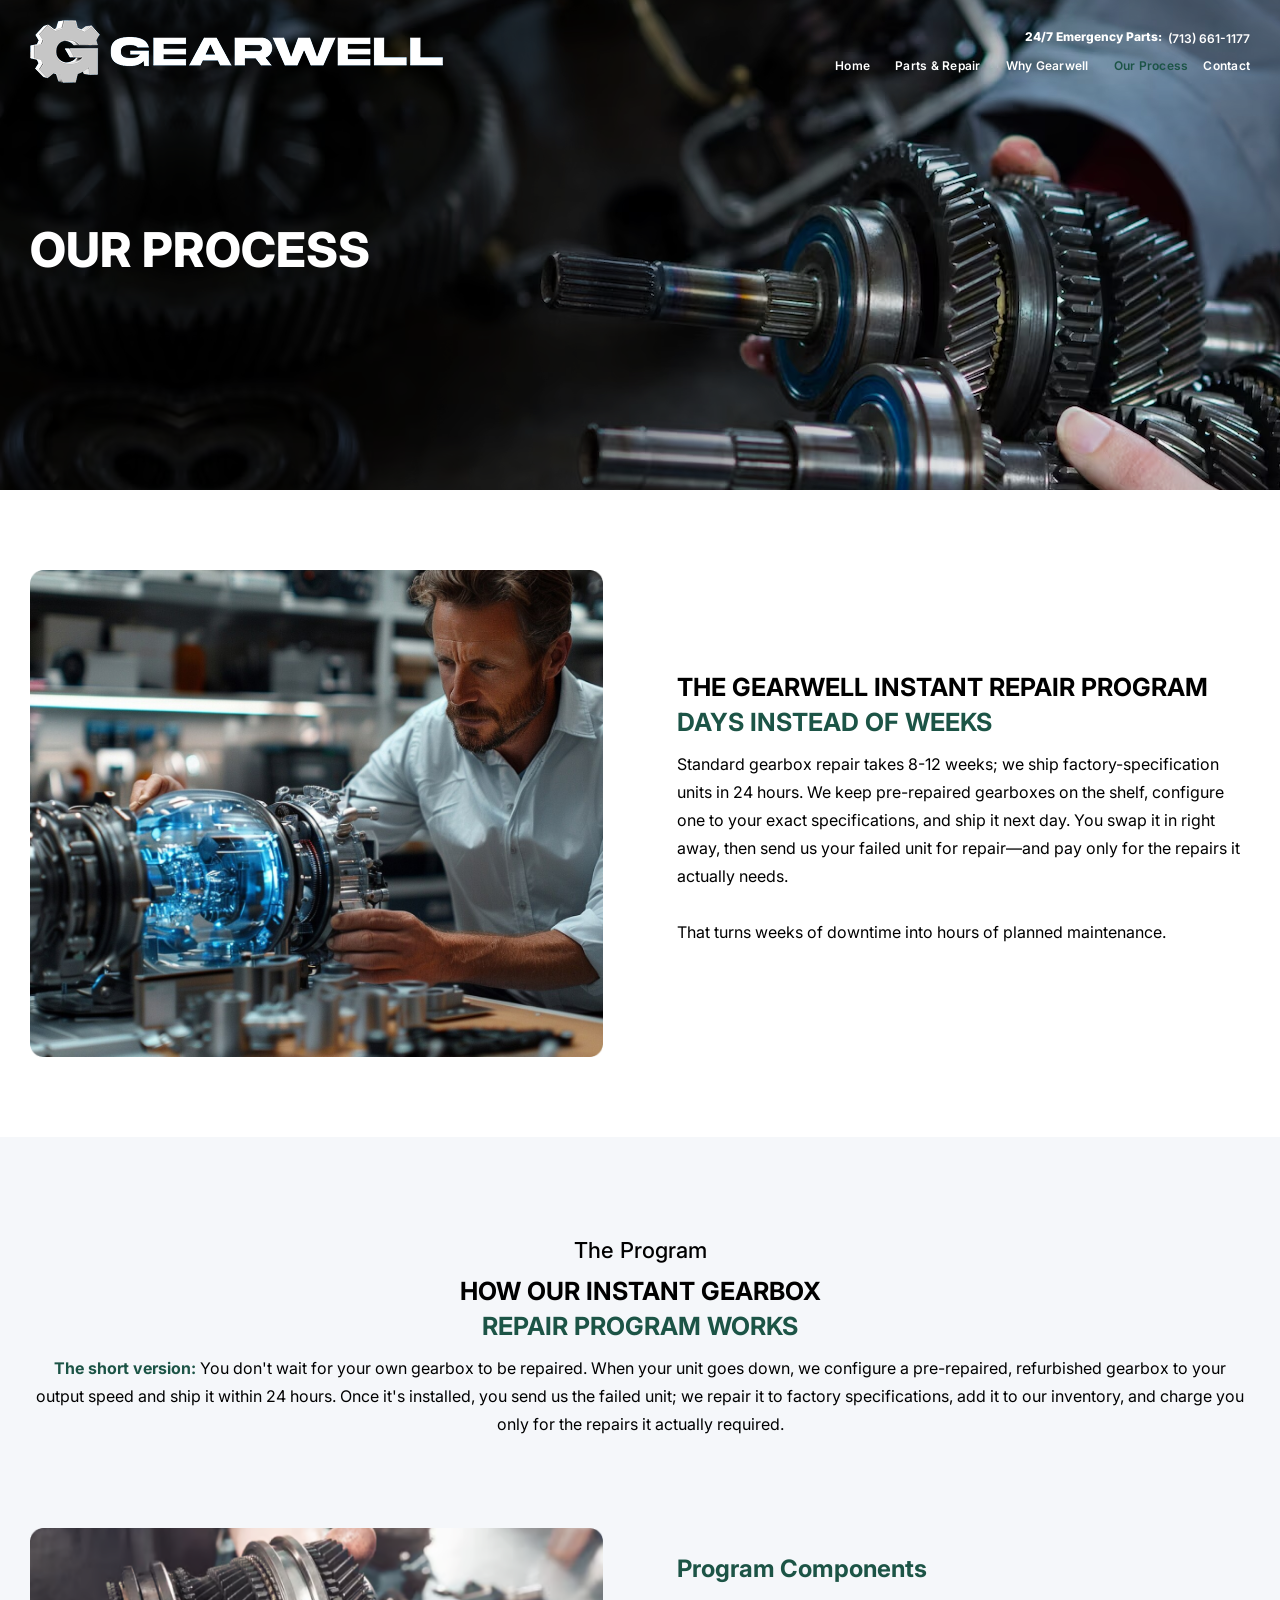
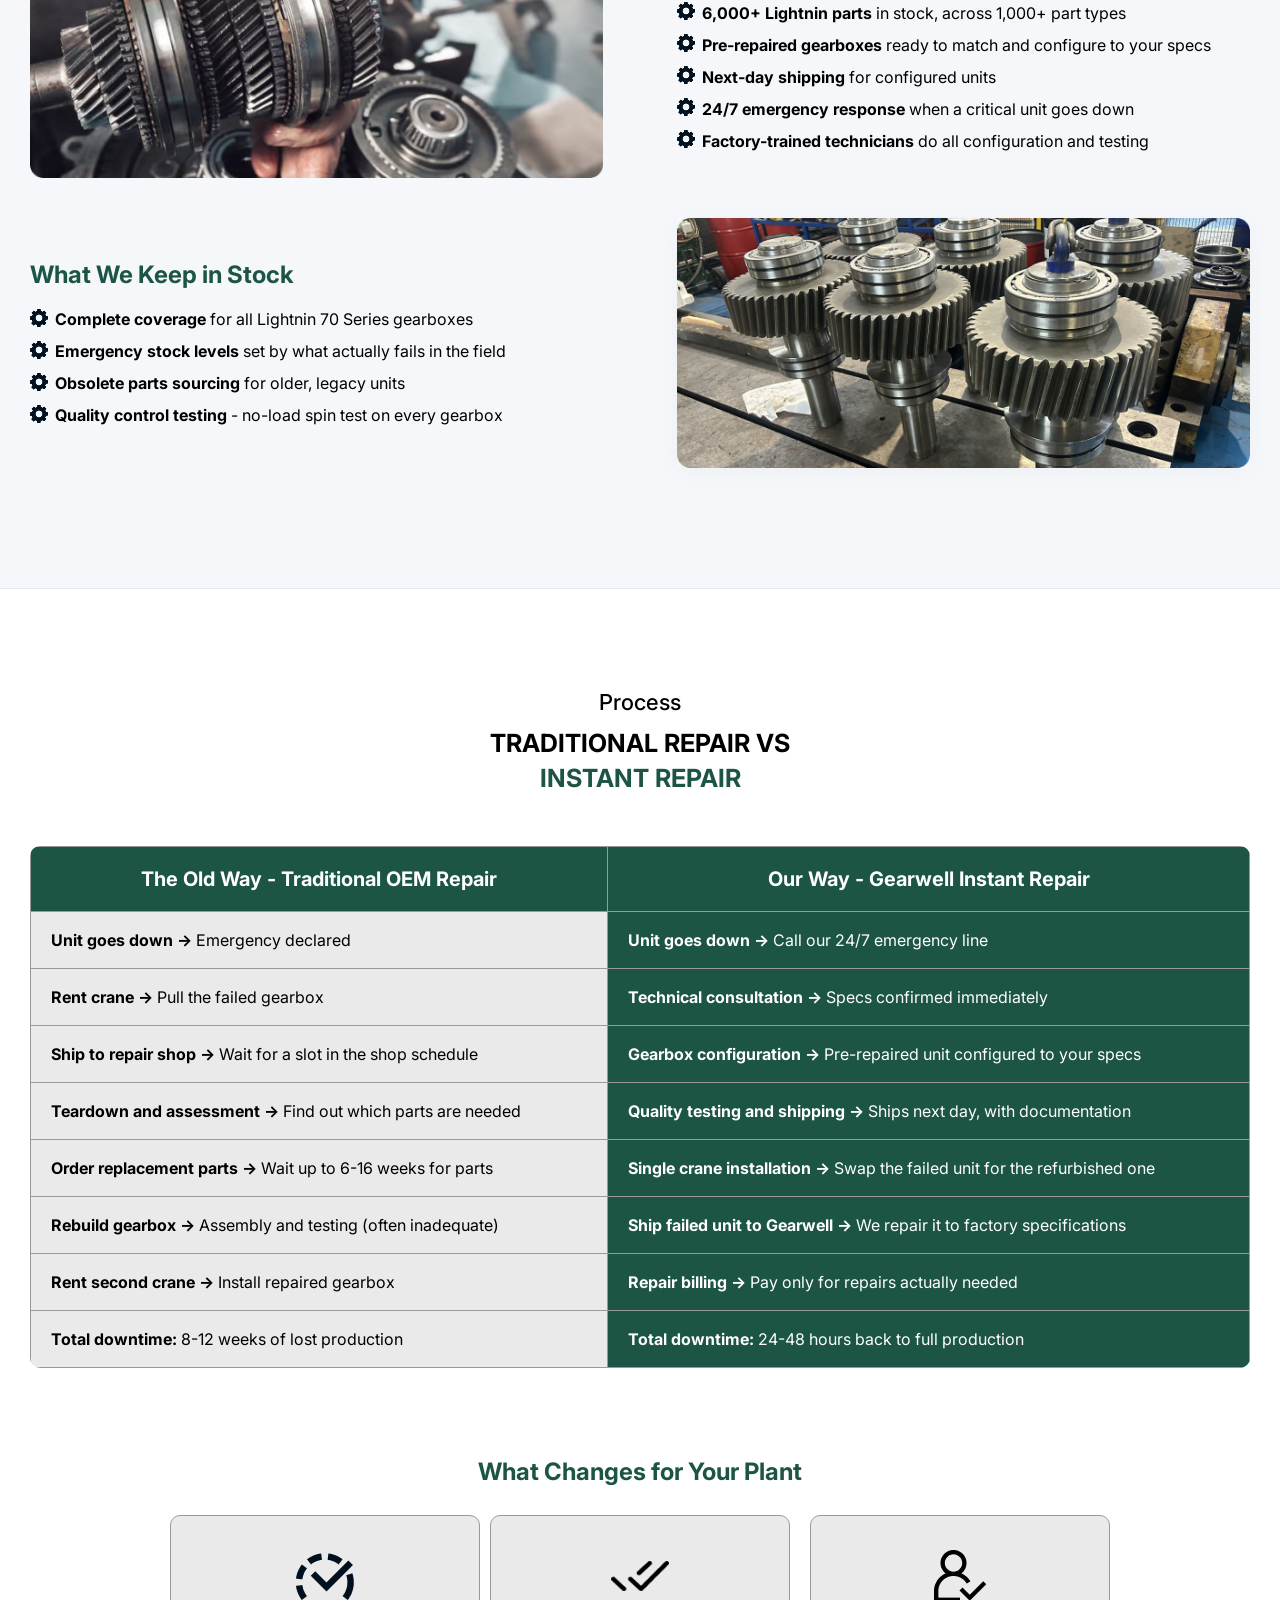
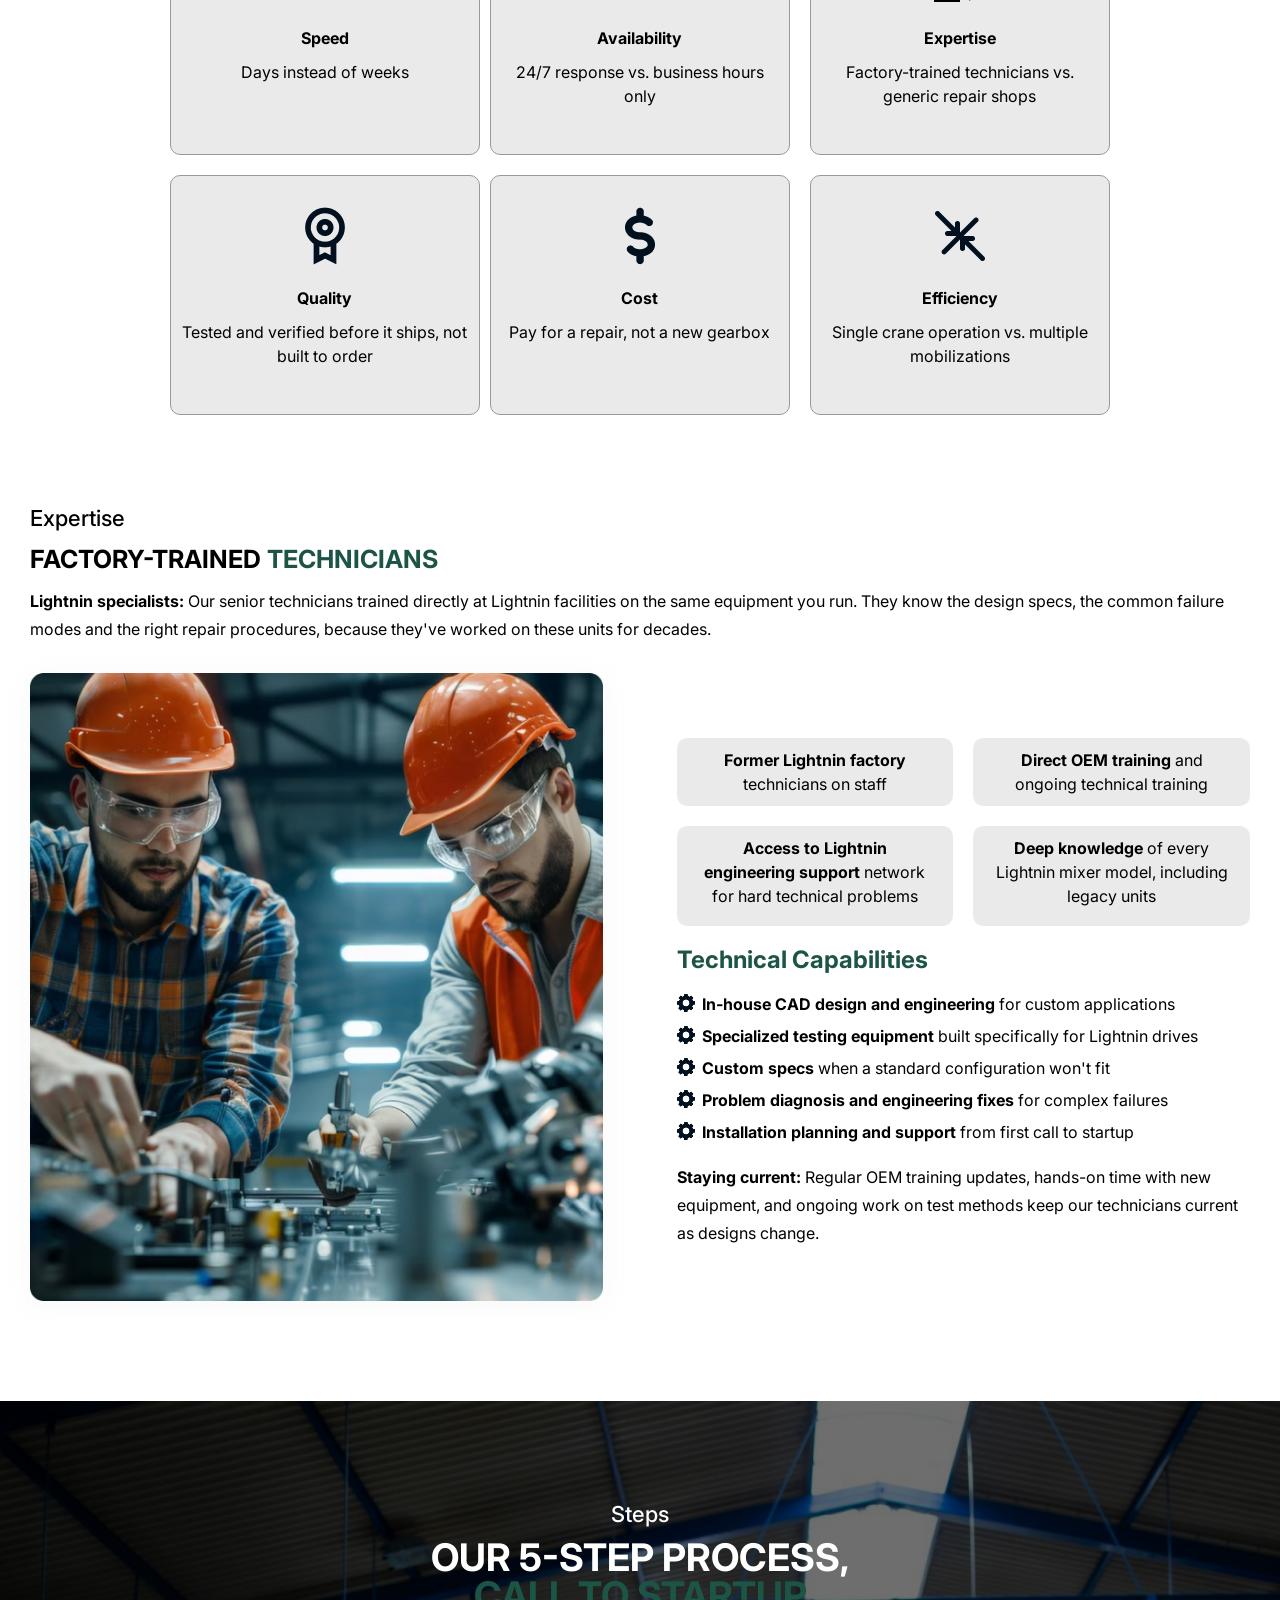
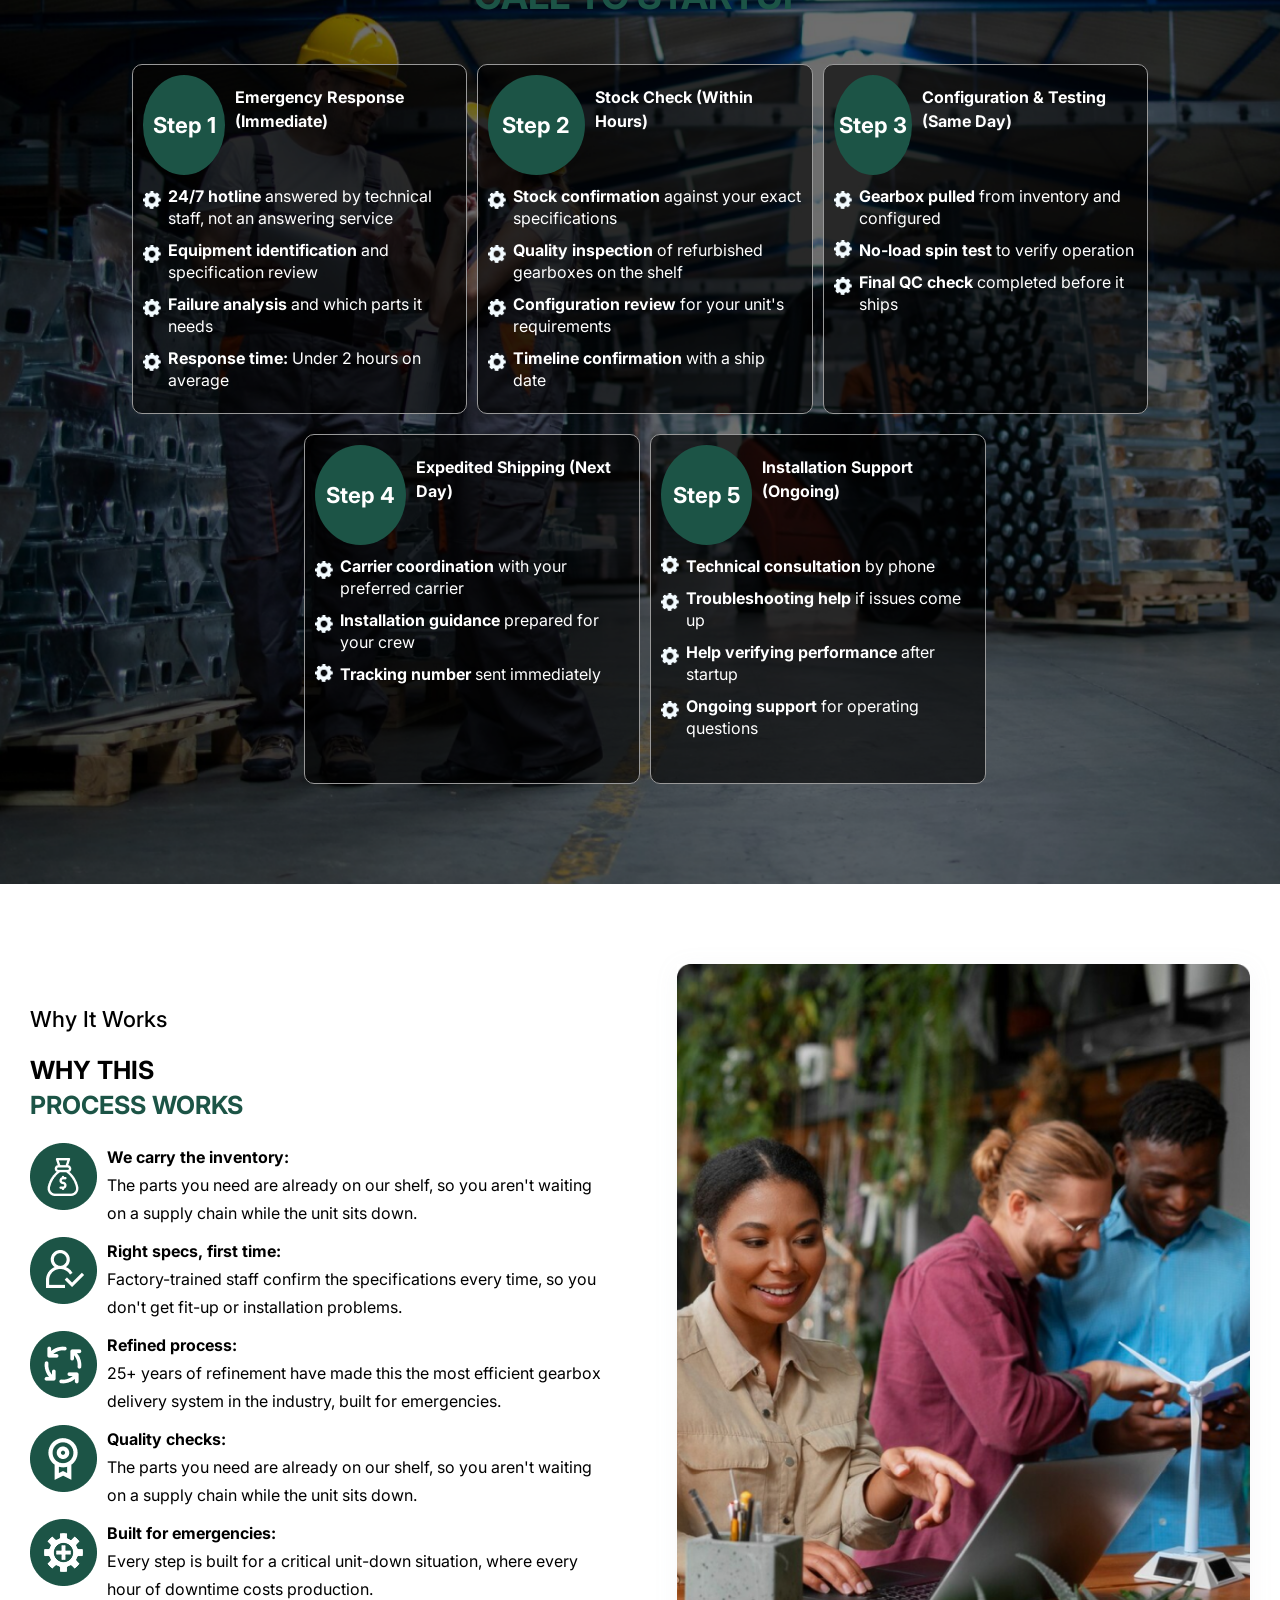
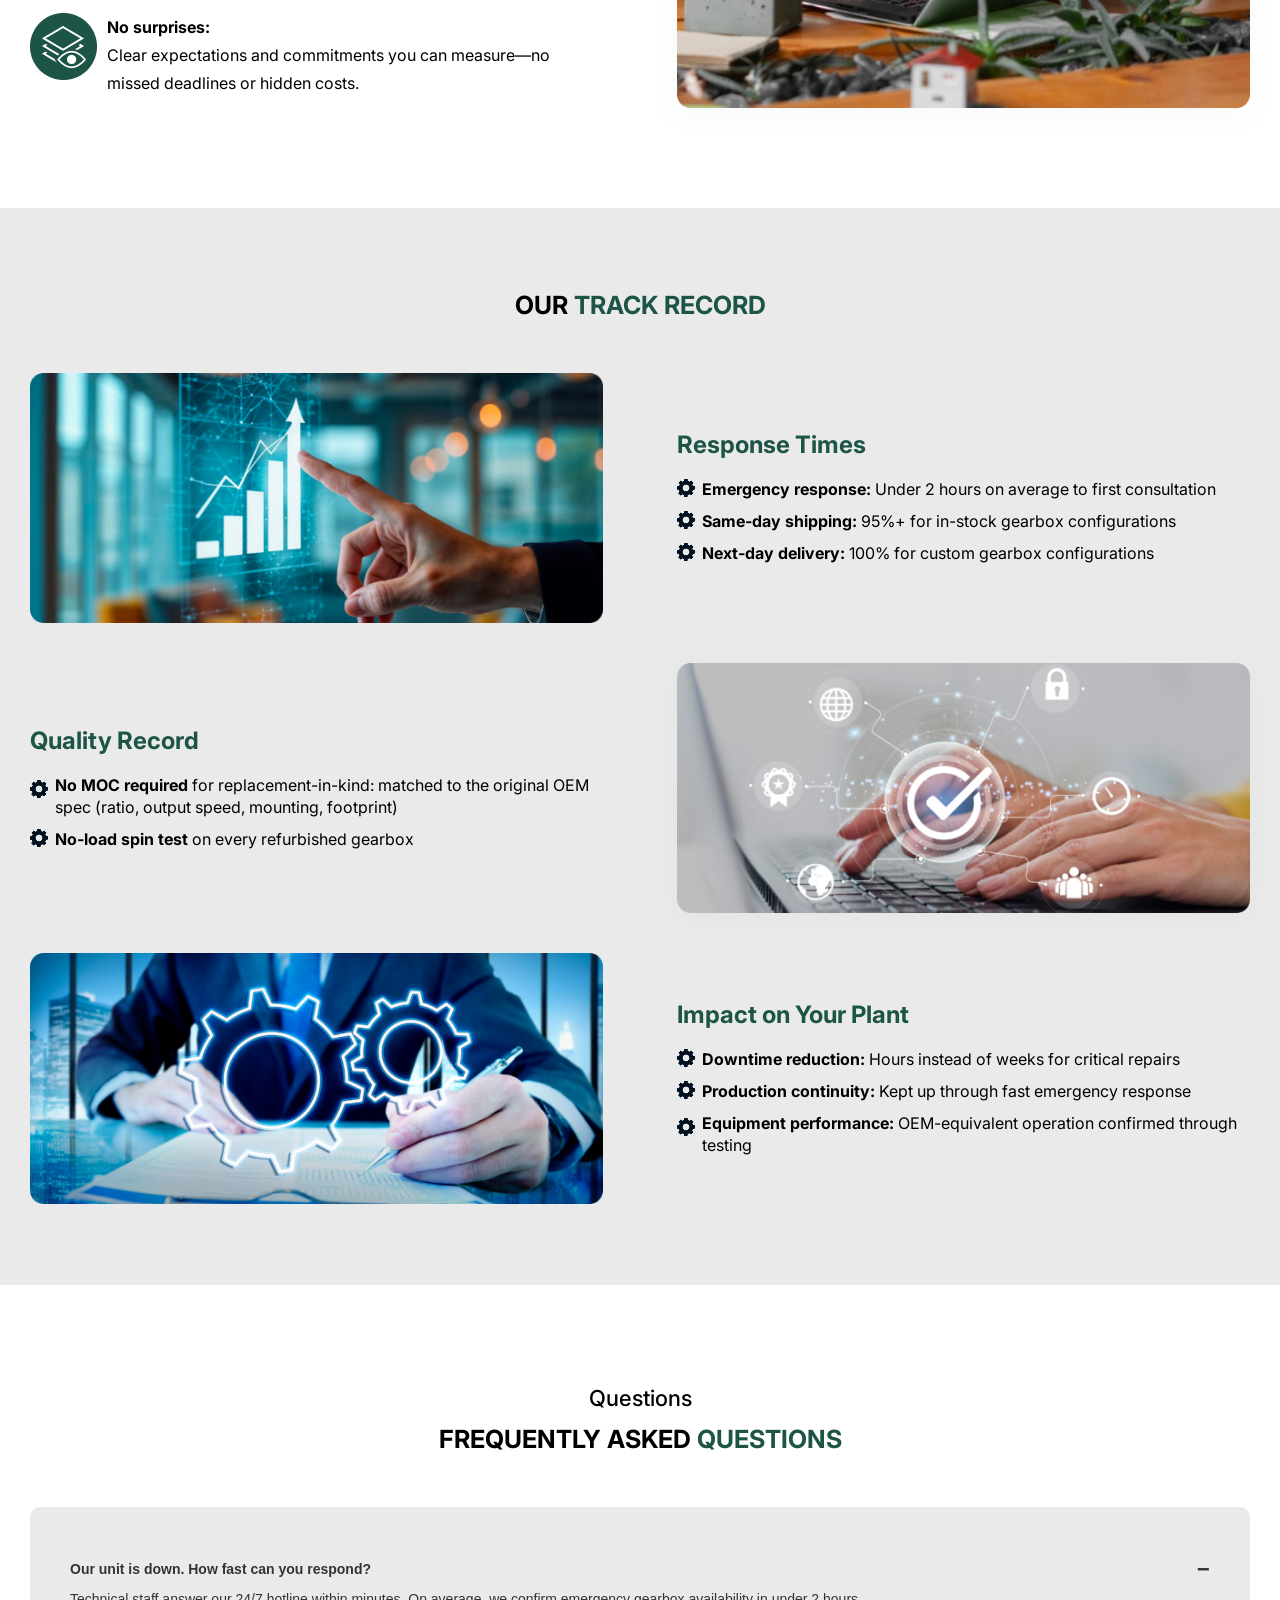
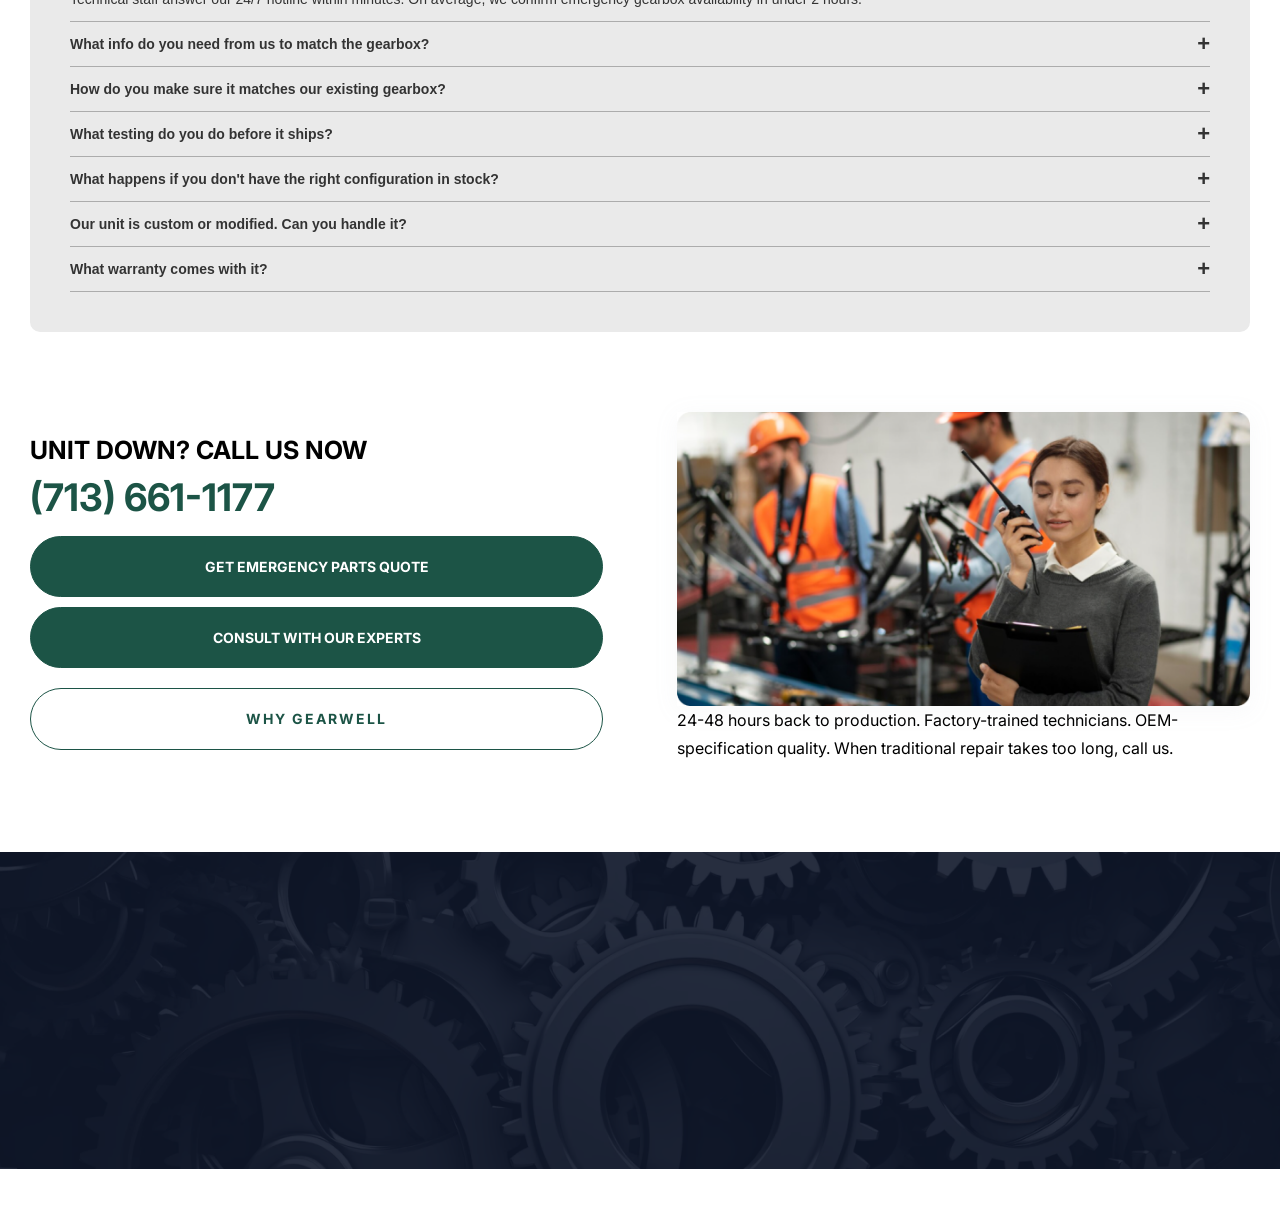
==== our-process/index.html @ dac8d780 "Static rebuild of the Gearwell site off Webflow Standalone HTML/CSS/JS migrated from gearwell.webflo" ====
<!DOCTYPE html><!-- This site was created in Webflow. https://webflow.com --><!-- Last Published: Fri Apr 17 2026 08:28:25 GMT+0000 (Coordinated Universal Time) --><html lang="en"><head><meta charset="utf-8"/><title>Instant Repair Process | Lightnin Parts | Factory-Trained Service</title><meta content="See how Gearwell&#x27;s Instant Repair Program delivers Lightnin gearboxes in days, not weeks. Factory-trained technicians ensure quality." name="description"/><meta content="See how Gearwell&#x27;s Instant Repair Program delivers Lightnin gearboxes in days, not weeks. Factory-trained technicians ensure quality." property="og:description"/><meta content="See how Gearwell&#x27;s Instant Repair Program delivers Lightnin gearboxes in days, not weeks. Factory-trained technicians ensure quality." name="twitter:description"/><meta content="Instant Repair Process | Lightnin Parts | Factory-Trained Service" property="og:title"/><meta content="Instant Repair Process | Lightnin Parts | Factory-Trained Service" name="twitter:title"/><meta content="width=device-width, initial-scale=1" name="viewport"/><link href="/css/gearwell.css" rel="stylesheet" type="text/css"/><link href="https://fonts.googleapis.com" rel="preconnect"/><link href="https://fonts.gstatic.com" rel="preconnect" crossorigin="anonymous"/><link href="https://fonts.googleapis.com/css2?family=Inter:wght@300;400;500;600;700;800;900&display=swap" rel="stylesheet"/><script type="text/javascript">!function(o,c){var n=c.documentElement,t=" w-mod-";n.className+=t+"js",("ontouchstart"in o||o.DocumentTouch&&c instanceof DocumentTouch)&&(n.className+=t+"touch")}(window,document);</script><link href="/images/698d8f3b1272c0a02df2cf87_favicon-4.png" rel="shortcut icon" type="image/x-icon"/><style>  
  .link-2 {
    color: #fff;
}
  ul.nav-menu a:hover,a.nav-link.w--current
 {
    color: #1c5446;
}
  .div-copyright.mobile {
    display: none;
}
  .nav-dropdown.w-dropdown .text-block a {
    color: #fff;
    text-decoration: none;
}
   @media screen and (max-width: 2560px) {
  /*.container-full {
    width: 1280px;
  }*/
  }
  
  @media screen and (max-width: 1180px) {
  ul, ol {
    margin-top: 0;
    /* margin-bottom: 10px; */
    padding-left: 0;
}
  }
    @media screen and (max-width: 1024px) {
  .nav-link {
   
    padding: 5px 0 5px 15px;
    }
      
      .nav-dropdown-toggle {
   
    padding: 5px 30px 5px 15px;
    font-size: 12px;
  
}
      .nav-link1 {
    
    padding: 5px 0 5px 0px;
      }
  }
  @media screen and (max-width: 768px) {
.nav-link,.nav-link1 {
    color: #000;
}

.w-nav-overlay .text-block {
    color: #000;
}
    .nav-dropdown-icon {
    color: #000;
    }
    
    .nav-dropdown-link {
  
    font-size: 12px;
    font-weight: 700;
}
}
  
   @media screen and (max-width: 736px) {
     
     .div-copyright.desktop {
    display: none;
}

.div-copyright.mobile {
    display: inline-flex;
}
  }
  
    @media screen and (max-width: 568px) {
      .nav-menu {
        
        padding-bottom: 0px;
      
    }
  }
</style><style>
.div-block-14 {
   
    background: linear-gradient(180deg, #1C5446 0%, #226C59 112.05%);
    }
    
    .list li {
    
    background: url('/images/698319d9b749dfa4b54b0b53_Untitled-4-1-1-.png');
   
    background-repeat: no-repeat;
    background-position: left center;
    background-size: 18px 18px;
    padding-left: 25px;
    background-position: top 23% left;
    line-height: 22px;
    margin: 10px 0px 10px 0px;
    }
.list{
padding-left:0px
}
table {
    width: 100%;
  
  border-spacing: 0; /* Removes space between borders */
 
  border-radius: 10px; /* Applies to the outer border of the table element */
  overflow: hidden;
}



table th {
    text-align: center;
    background: #1C5446;
    color: #fff;
    padding: 20px;
    font-size: 20px;
    line-height: 24px;
    font-family: 'Inter';
    border-top: 1px solid #999999;
    border-left: 1px solid #999999;
    border-right: 1px solid #999999;
}

table td {
    text-align: left;
    background: #1C5446;
     color: #fff; 
    padding: 20px;
    font-size: 16px;
    line-height: 16px;
    font-family: 'Inter';
    border: 1px solid #999999;
}

table tr td:first-child {
    
    background: #EAEAEA; 
    color: #000;
}
.list-icon-black li {
    
    background: url(/images/6981a65d8bf5d5975079b327_Untitled-4-1.png);
   
    background-repeat: no-repeat;
    background-position: left center;
    background-size: 18px 18px;
    padding-left: 25px;
     background-position: top 23% left;
    line-height: 22px;
    margin: 10px 0px 10px 0px;
    }
.list-icon-black{
padding-left:0px
}

.div-block-12 .columns-2-copy {
    margin-left: auto;
    margin-right: auto;
}

.div-block-20 {
    box-shadow: 0px 4px 16px 0px #00000040;
}

.cards.w-row {
    margin-left: auto;
    margin-right: auto;
}

.card.height-255.background-grey:hover {
    background:  #1C5446;
}

.card.height-255.background-grey:hover h4.card-title,.card.height-255.background-grey:hover .card-content  {
    color: #fff;
}

.card.height-240.background-grey:hover {
    background:  #1C5446;
}

.card.height-240.background-grey:hover h4.card-title,.card.height-240.background-grey:hover .card-content  {
    color: #fff;
}

    .card-name {
    
        margin: 0!important;
    }
    </style></head><body><div class="section-header"><div data-animation="default" data-collapse="medium" data-duration="400" data-easing="ease" data-easing2="ease" role="banner" class="container-navbar w-nav"><div class="container-regular"><div class="navbar-wrapper"><a href="#" class="navbar-brand w-nav-brand"><img src="/images/6971af7d9f6d87b6bb3548bd_logo-1.png" loading="lazy" alt="" class="image-13"/></a><div class="div-block-22"><div class="div-block-2"><p class="paragraph-2">24/7 Emergency Parts:  </p><p class="paragraph-3"><a href="tel:(713)661-1177" class="link-2">(713) 661-1177</a></p></div><div class="menu-button w-nav-button"><div class="icon w-icon-nav-menu"></div></div><nav role="navigation" class="nav-menu-wrapper w-nav-menu"><ul role="list" class="nav-menu w-list-unstyled"><li><a href="/" class="nav-link">Home</a></li><li><a href="/parts-repair" class="nav-link">Parts &amp; Repair</a></li><li><a href="/why-gearwell" class="nav-link">Why Gearwell</a></li><li><a href="/our-process" aria-current="page" class="nav-link w--current">Our Process</a></li><li><a href="#" class="nav-link1">Contact</a></li></ul></nav></div></div></div></div></div><section class="section-banner"><div class="w-layout-blockcontainer container-full w-container"><h1 class="heading-style-h1">Our process</h1></div></section><section class="section-instantrepair"><div class="container-full"><div class="div-flex"><div class="div-split"><img src="/images/6985c861711a1957a61fcfe8_Mask-group---2026-02-06T162357.436.png" loading="lazy" alt="" class="image-left"/></div><div class="div-split"><h2 class="heading-style-h2 heading-weight-bold heading-transform-capitalization heading-font heading-color-black">The Gearwell Instant Repair Program <br/>‍<strong class="text-color-green">Days Instead of Weeks</strong></h2><p class="text-size-small max-width-large text-color-primary">Standard gearbox repair takes 8-12 weeks; we ship factory-specification units in 24 hours. We keep pre-repaired gearboxes on the shelf, configure one to your exact specifications, and ship it next day. You swap it in right away, then send us your failed unit for repair—and pay only for the repairs it actually needs.<br/><br/>That turns weeks of downtime into hours of planned maintenance.</p></div></div></div></section><section class="section-repairprogram"><div class="container-full"><h3 class="heading-style-h4 text-align-center">The Program</h3><h2 class="heading-style-h2 heading-weight-bold heading-transform-capitalization heading-font heading-color-black text-align-center">How Our Instant Gearbox <br/>‍<strong class="text-color-green">Repair Program Works</strong></h2><p class="text-size-small max-width-large text-color-primary text-align-center"><strong class="text-color-green">The short version:</strong> You don&#x27;t wait for your own gearbox to be repaired. When your unit goes down, we configure a pre-repaired, refurbished gearbox to your output speed and ship it within 24 hours. Once it&#x27;s installed, you send us the failed unit; we repair it to factory specifications, add it to our inventory, and charge you only for the repairs it actually required.</p><div class="spacer-small"></div><div class="container-full"><div class="spacer-small"></div><div class="div-flex"><div class="div-split"><img src="/images/6985c9cd9b76f043ec5e4b50_Mask-group---2026-02-06T162949.519.png" loading="lazy" sizes="(max-width: 630px) 100vw, 630px" srcset="/images/6985c9cd9b76f043ec5e4b50_Mask-group---2026-02-06T162949.519-p-500.png 500w, /images/6985c9cd9b76f043ec5e4b50_Mask-group---2026-02-06T162949.519.png 630w" alt="" class="image-left"/></div><div class="div-split"><h3 class="heading-style-h3">Program Components</h3><div class="list w-richtext"><ul role="list" class="list-icon-black"><li class="list-item"><strong>6,000+ Lightnin parts </strong>in stock, across 1,000+ part types</li><li class="list-item"><strong>Pre-repaired gearboxes</strong> ready to match and configure to your specs</li><li class="list-item"><strong>Next-day shipping </strong>for configured units</li><li><strong>24/7 emergency response</strong> when a critical unit goes down</li><li><strong>Factory-trained technicians</strong> do all configuration and testing</li></ul></div></div></div><div class="spacer-small"></div><div class="div-flex"><div class="div-split"><h3 class="heading-style-h3">What We Keep in Stock</h3><div class="list w-richtext"><ul role="list" class="list-icon-black"><li class="list-item"><strong>Complete coverage </strong>for all Lightnin 70 Series gearboxes</li><li class="list-item"><strong>Emergency stock levels </strong>set by what actually fails in the field</li><li><strong>Obsolete parts sourcing</strong> for older, legacy units</li><li><strong>Quality control testing</strong> - no-load spin test on every gearbox</li></ul></div></div><div class="div-split"><img src="/images/6985838ab36ba42b6c9b5895_Mask-group---2026-02-06T112931.207.png" loading="lazy" sizes="(max-width: 630px) 100vw, 630px" srcset="/images/6985838ab36ba42b6c9b5895_Mask-group---2026-02-06T112931.207-p-500.png 500w, /images/6985838ab36ba42b6c9b5895_Mask-group---2026-02-06T112931.207.png 630w" alt="" class="image-right"/></div></div><div class="spacer-small"></div></div></div></section><section class="section-process"><div class="w-layout-blockcontainer container-full w-container"><h3 class="heading-style-h4 text-align-center">Process</h3><h2 class="heading-style-h2 heading-weight-bold heading-transform-capitalization heading-font heading-color-black text-align-center">Traditional Repair vs<br/>‍<strong class="text-color-green">Instant Repair</strong></h2><div class="spacer-small"></div><div class="code-table w-embed"><table>
  <tr>
    <th>The Old Way - Traditional OEM Repair</th>
    <th>Our Way - Gearwell Instant Repair</th>
 
  </tr>
  <tr>
    <td><b>Unit goes down →</b> Emergency declared</td>
    <td><b>Unit goes down →</b> Call our 24/7 emergency line</td>
   
  <tr>
    <td><b>Rent crane →</b> Pull the failed gearbox</td>
    <td><b>Technical consultation →</b> Specs confirmed immediately</td>
  </tr>
  <tr>
    <td><b>Ship to repair shop →</b> Wait for a slot in the shop schedule</td>
    <td><b>Gearbox configuration →</b> Pre-repaired unit configured to your specs</td>
     </tr>
   <tr>
    <td><b>Teardown and assessment →</b> Find out which parts are needed</td>
    <td><b>Quality testing and shipping →</b> Ships next day, with documentation</td>
  </tr>
   <tr>
    <td><b>Order replacement parts →</b> Wait up to 6-16 weeks for parts</td>
    <td><b>Single crane installation →</b> Swap the failed unit for the refurbished one</td>
   
  </tr>
  <tr>
    <td><b>Rebuild gearbox →</b> Assembly and testing (often inadequate)</td>
    <td><b>Ship failed unit to Gearwell →</b> We repair it to factory specifications</td>
  </tr>
   <tr>
    <td><b>Rent second crane →</b> Install repaired gearbox</td>
    <td><b>Repair billing →</b> Pay only for repairs actually needed</td>
   
  </tr>
   <tr>
    <td><b>Total downtime:</b> 8-12 weeks of lost production</td>
    <td><b>Total downtime:</b> 24-48 hours back to full production</td>
  </tr>
</table></div></div></section><section class="section-benefits"><div class="w-layout-blockcontainer container-small w-container"><h4 class="heading-style-h3 text-align-center">What Changes for Your Plant</h4><div class="spacer-tiny"></div><div class="columns-3 w-row"><div class="column-3 w-col w-col-4"><div class="card height-240 background-grey"><div class="card-icon"><img src="/images/6984221577676d4e450abd69_speed-grader-svgrepo-com-1.png" loading="lazy" alt="" class="image-5"/></div><h4 class="card-title">Speed</h4><div class="card-content">Days instead of weeks</div></div></div><div class="w-col w-col-4"><div class="card height-240 background-grey"><div class="card-icon"><img src="/images/6984228131189a7f31241a09_Vector-12-.png" loading="lazy" alt="" class="image-7"/></div><h4 class="card-title">Availability</h4><div class="card-content">24/7 response vs. business hours only</div></div></div><div class="w-col w-col-4"><div class="card height-240 background-grey"><div class="card-icon"><img src="/images/698422b8e5f5be0f979a881d_user-expert-svgrepo-com-1.png" loading="lazy" alt="" class="image-9"/></div><h4 class="card-title">Expertise</h4><div class="card-content">Factory-trained technicians vs. generic repair shops</div></div></div></div><div class="w-row"><div class="column-3 w-col w-col-4"><div class="card height-240 background-grey"><div class="card-icon"><img src="/images/69842633c731eebbb3b5f7d5_quality-svgrepo-com-1.png" loading="lazy" alt="" class="image-10"/></div><h4 class="card-title">Quality</h4><div class="card-content">Tested and verified before it ships, not built to order</div></div></div><div class="w-col w-col-4"><div class="card height-240 background-grey"><div class="card-icon"><img src="/images/698426530b66edca7a52d0ee_cost-svgrepo-com-1.png" loading="lazy" alt="" class="image-11"/></div><h4 class="card-title">Cost</h4><div class="card-content">Pay for a repair, not a new gearbox</div></div></div><div class="w-col w-col-4"><div class="card height-240 background-grey"><div class="card-icon"><img src="/images/69842668156610a99b698de6_compress-point-svgrepo-com-1.png" loading="lazy" alt="" class="image-12"/></div><h4 class="card-title">Efficiency</h4><div class="card-content">Single crane operation vs. multiple mobilizations</div></div></div></div></div></section><section class="section-expertise"><div class="container-4"><h4 class="heading-style-h4">Expertise</h4><h2 class="heading-style-h2 heading-weight-bold heading-transform-capitalization heading-font heading-color-black">Factory-Trained <strong class="text-color-green">Technicians</strong></h2><p class="text-size-small max-width-large text-color-primary"><strong>Lightnin specialists:</strong> Our senior technicians trained directly at Lightnin facilities on the same equipment you run. They know the design specs, the common failure modes and the right repair procedures, because they&#x27;ve worked on these units for decades.</p><div class="spacer-tiny"></div><div class="div-flex"><div class="div-split"><img src="/images/698d802e7e9ff7dd629b3c06_Mask-group---2026-02-12T125419.121.png" loading="lazy" alt="" class="image-expertise"/></div><div class="div-split"><div class="columns w-row"><div class="column w-col w-col-6"><div class="card-grey"><div class="card-content"><strong>Former Lightnin factory</strong> technicians on staff</div></div></div><div class="column-2 w-col w-col-6"><div class="card-grey"><div class="card-content"><strong>Direct OEM training</strong> and ongoing technical training</div></div></div></div><div class="columns w-row"><div class="column w-col w-col-6"><div class="card-grey height-100"><div class="card-content"><strong>Access to Lightnin engineering support </strong>network for hard technical problems</div></div></div><div class="column-2 w-col w-col-6"><div class="card-grey height-100"><div class="card-content"><strong>Deep knowledge </strong>of every Lightnin mixer model, including legacy units</div></div></div></div><p class="heading-style-h3"><strong>Technical Capabilities</strong></p><div class="list w-richtext"><ul role="list" class="list-icon-black"><li class="list-item"><strong>In-house CAD design and engineering </strong>for custom applications</li><li class="list-item"><strong>Specialized testing equipment </strong>built specifically for Lightnin drives</li><li class="list-item"><strong>Custom specs </strong>when a standard configuration won&#x27;t fit</li><li class="list-item"><strong>Problem diagnosis and engineering fixes </strong>for complex failures</li><li class="list-item"><strong>Installation planning and support </strong>from first call to startup</li></ul></div><p class="text-size-small max-width-large text-color-primary"><strong>Staying current: </strong>Regular OEM training updates, hands-on time with new equipment, and ongoing work on test methods keep our technicians current as designs change.</p></div></div></div></section><section class="section-step"><div class="w-layout-blockcontainer container-full w-container"><h3 class="heading-style-h4 text-align-center text-color-white">Steps</h3><h2 class="heading-style-h2 heading-weight-bold heading-transform-capitalization heading-font text-align-center">Our 5-Step Process, <br/>‍<strong class="text-color-green">Call to Startup</strong></h2><div class="spacer-small"></div><div class="div-large"><div class="cards w-row"><div class="column-3 w-col w-col-4"><div class="card height-350 padding-medium background-transparent"><div class="div-flex gap-small"><div class="card-name"><div class="card-step">Step 1</div></div><div class="div-block-17"><h4 class="card-title text-color-white text-align-left">Emergency Response (Immediate)</h4></div></div><div class="list w-richtext"><ul role="list" class="list-icon white"><li class="list-item"><strong>24/7 hotline </strong>answered by technical staff, not an answering service</li><li class="list-item-2"><strong>Equipment identification </strong>and specification review</li><li class="list-item-3"><strong>Failure analysis </strong>and which parts it needs</li><li class="list-item-4"><strong>Response time: </strong>Under 2 hours on average</li></ul></div></div></div><div class="column-3 w-col w-col-4"><div class="card height-350 padding-medium background-transparent"><div class="div-flex gap-small"><div class="card-name"><div class="card-step">Step 2</div></div><div class="div-block-17"><h4 class="card-title text-color-white text-align-left">Stock Check (Within Hours)</h4></div></div><div class="list w-richtext"><ul role="list" class="list-icon white"><li class="list-item"><strong>Stock confirmation </strong>against your exact specifications</li><li class="list-item"><strong>Quality inspection </strong>of refurbished gearboxes on the shelf</li><li class="list-item"><strong>Configuration review </strong>for your unit&#x27;s requirements</li><li class="list-item"><strong>Timeline confirmation </strong>with a ship date</li></ul></div></div></div><div class="w-col w-col-4"><div class="card height-350 padding-medium background-transparent"><div class="div-flex gap-small"><div class="card-name"><div class="card-step">Step 3</div></div><div class="div-block-17"><h4 class="card-title text-color-white text-align-left">Configuration &amp; Testing (Same Day)</h4></div></div><div class="list w-richtext"><ul role="list" class="list-icon white"><li class="list-item"><strong>Gearbox pulled </strong>from inventory and configured</li><li class="list-item"><strong>No-load spin test</strong> to verify operation</li><li class="list-item"><strong>Final QC check</strong> completed before it ships</li></ul></div></div></div></div><div class="cards w-row"><div class="column-3 w-col w-col-4"><div class="card height-350 padding-medium background-transparent"><div class="div-flex gap-small"><div class="card-name"><div class="card-step">Step 4</div></div><div class="div-block-17"><h4 class="card-title text-color-white text-align-left">Expedited Shipping (Next Day)</h4></div></div><div class="list w-richtext"><ul role="list" class="list-icon white"><li class="list-item"><strong>Carrier coordination </strong>with your preferred carrier</li><li class="list-item"><strong>Installation guidance </strong>prepared for your crew</li><li class="list-item"><strong>Tracking number </strong>sent immediately</li></ul></div></div></div><div class="column-3 w-col w-col-4"><div class="card height-350 padding-medium background-transparent"><div class="div-flex gap-small"><div class="card-name"><div class="card-step">Step 5</div></div><div class="div-block-17"><h4 class="card-title text-color-white text-align-left">Installation Support (Ongoing)</h4></div></div><div class="list w-richtext"><ul role="list" class="list-icon white"><li class="list-item"><strong>Technical consultation </strong>by phone</li><li class="list-item"><strong>Troubleshooting help </strong>if issues come up</li><li class="list-item"><strong>Help verifying performance </strong>after startup</li><li class="list-item"><strong>Ongoing support </strong>for operating questions</li></ul></div></div></div><div class="column-7 w-col w-col-4"><div class="div-block-10-copy"><div class="div-block-16"><div class="card-name"><div class="card-step">Step 3</div></div><div class="div-block-17"><h4 class="heading-91">Configuration &amp; Testing (Same Day)</h4></div></div><div class="w-richtext"><ul role="list" class="list-icon white"><li class="list-item"><strong>Gearbox pulled </strong>from inventory and configured</li><li class="list-item-2"><strong>No-load spin test</strong> to verify operation</li><li class="list-item-3"><strong>Final QC check</strong> completed before it ships</li></ul></div></div></div></div></div></div></section><section class="section-innovation"><div class="container-full"><div class="div-flex"><div class="div-split gap-small"><h4 class="heading-style-h4">Why It Works</h4><h2 class="heading-style-h2 heading-weight-bold heading-transform-capitalization heading-font heading-color-black">Why This<br/>‍<strong class="text-color-green">Process Works</strong></h2><div class="div-flex gap-small"><img src="/images/698466fcbb0b79c9cb3ae29e_Group-391-3-.png" loading="lazy" alt="" class="image-left"/><div class="div-vertical"><div class="text-size-small max-width-large text-color-primary"><strong>We carry the inventory:</strong> <br/>The parts you need are already on our shelf, so you aren&#x27;t waiting on a supply chain while the unit sits down.</div></div></div><div class="div-flex gap-small"><img src="/images/6984681c8eee693e3675b381_Group-391-4-.png" loading="lazy" alt="" class="image-left"/><div class="div-vertical"><div class="text-size-small max-width-large text-color-primary"><strong>Right specs, first time:</strong><br/>Factory-trained staff confirm the specifications every time, so you don&#x27;t get fit-up or installation problems.</div></div></div><div class="div-flex gap-small"><img src="/images/6984689096c48a2df396807b_Group-391-5-.png" loading="lazy" alt="" class="image-left"/><div class="div-vertical"><div class="text-size-small max-width-large text-color-primary"><strong>Refined process:<br/></strong>25+ years of refinement have made this the most efficient gearbox delivery system in the industry, built for emergencies.</div></div></div><div class="div-flex gap-small"><img src="/images/69846aa838c2bc06d49d3b2c_Group-391-6-.png" loading="lazy" alt="" class="image-left"/><div class="div-vertical"><div class="text-size-small max-width-large text-color-primary"><strong>Quality checks:</strong> <br/>The parts you need are already on our shelf, so you aren&#x27;t waiting on a supply chain while the unit sits down.</div></div></div><div class="div-flex gap-small"><img src="/images/69846b1df6b321a117ce6acf_Group-391-8-.png" loading="lazy" alt="" class="image-left"/><div class="div-vertical"><div class="text-size-small max-width-large text-color-primary"><strong>Built for emergencies:</strong><br/>Every step is built for a critical unit-down situation, where every hour of downtime costs production.</div></div></div><div class="div-flex gap-small"><img src="/images/69846b75ae1cf6eb4216d059_Group-391-10-.png" loading="lazy" alt="" class="image-left"/><div class="div-vertical"><div class="text-size-small max-width-large text-color-primary"><strong>No surprises:<br/></strong>Clear expectations and commitments you can measure—no missed deadlines or hidden costs.</div></div></div></div><div class="div-split"><img src="/images/6985ce48c625cbf76cb83b3d_Mask-group---2026-02-06T164916.229.png" loading="lazy" alt="" class="image-innovation"/></div></div></div></section><section class="section-metrics"><div class="container-full"><h2 class="heading-style-h2 heading-weight-bold heading-transform-capitalization heading-font heading-color-black text-align-center">Our <strong class="text-color-green">Track Record</strong></h2><div class="spacer-small"></div><div class="div-flex"><div class="div-split"><img src="/images/6985ce79362cb2066a336f7a_Mask-group---2026-02-06T165010.275.png" loading="lazy" sizes="(max-width: 630px) 100vw, 630px" srcset="/images/6985ce79362cb2066a336f7a_Mask-group---2026-02-06T165010.275-p-500.png 500w, /images/6985ce79362cb2066a336f7a_Mask-group---2026-02-06T165010.275.png 630w" alt="" class="image-left"/></div><div class="div-split"><h3 class="heading-style-h3">Response Times</h3><div class="list w-richtext"><ul role="list" class="list-icon-black"><li class="list-item"><strong>Emergency response: </strong>Under 2 hours on average to first consultation</li><li class="list-item"><strong>Same-day shipping: </strong>95%+ for in-stock gearbox configurations</li><li class="list-item"><strong>Next-day delivery: </strong>100% for custom gearbox configurations</li></ul></div></div></div><div class="spacer-small"></div><div class="div-flex"><div class="div-split"><h3 class="heading-style-h3">Quality Record</h3><div class="list w-richtext"><ul role="list" class="list-icon-black"><li class="list-item"><strong>No MOC required </strong>for replacement-in-kind: matched to the original OEM spec (ratio, output speed, mounting, footprint)</li><li class="list-item"><strong>No-load spin test </strong>on every refurbished gearbox</li></ul></div></div><div class="div-split"><img src="/images/6985ced10b6472897ca73a17_Mask-group---2026-02-06T165132.846.png" loading="lazy" sizes="(max-width: 630px) 100vw, 630px" srcset="/images/6985ced10b6472897ca73a17_Mask-group---2026-02-06T165132.846-p-500.png 500w, /images/6985ced10b6472897ca73a17_Mask-group---2026-02-06T165132.846.png 630w" alt="" class="image-right"/></div></div><div class="spacer-small"></div><div class="div-flex"><div class="div-split"><img src="/images/6985cef155fb0e17affa543d_Mask-group---2026-02-06T165211.128.png" loading="lazy" sizes="(max-width: 630px) 100vw, 630px" srcset="/images/6985cef155fb0e17affa543d_Mask-group---2026-02-06T165211.128-p-500.png 500w, /images/6985cef155fb0e17affa543d_Mask-group---2026-02-06T165211.128.png 630w" alt="" class="image-left"/></div><div class="div-split"><h3 class="heading-style-h3">Impact on Your Plant</h3><div class="list w-richtext"><ul role="list" class="list-icon-black"><li class="list-item"><strong>Downtime reduction: </strong>Hours instead of weeks for critical repairs</li><li class="list-item"><strong>Production continuity: </strong>Kept up through fast emergency response</li><li class="list-item"><strong>Equipment performance:</strong> OEM-equivalent operation confirmed through testing</li></ul></div></div></div></div></section><section class="section-faq"><div class="container-full"><h3 class="heading-style-h4 text-align-center">Questions</h3><h2 class="heading-style-h2 heading-weight-bold heading-transform-capitalization heading-font heading-color-black text-align-center">Frequently Asked <strong class="text-color-green">Questions</strong></h2><div class="spacer-small"></div><div class="div-faq"><div class="w-embed w-script"><div class="accordion-item active">
  <div class="accordion-title">
    <span>Our unit is down. How fast can you respond?</span>
    <span class="toggle-icon">−</span>
  </div>
  <div class="accordion-content">
    Technical staff answer our 24/7 hotline within minutes. On average, we confirm emergency gearbox availability in under 2 hours.
  </div>
</div>

<div class="accordion-item">
  <div class="accordion-title">
    <span>What info do you need from us to match the gearbox?</span>
    <span class="toggle-icon">+</span>
  </div>
  <div class="accordion-content">
    The nameplate data, the output speed you need, or your existing part numbers. If you don't have those, our technicians can often work out the spec from photos or drawings.
  </div>
</div>

<div class="accordion-item">
  <div class="accordion-title">
    <span>How do you make sure it matches our existing gearbox?</span>
    <span class="toggle-icon">+</span>
  </div>
  <div class="accordion-content">
    Former Lightnin technicians check every spec before the gearbox is configured. Every gearbox gets a no-load spin test before it ships.
  </div>
</div>

<div class="accordion-item">
  <div class="accordion-title">
    <span>What testing do you do before it ships?</span>
    <span class="toggle-icon">+</span>
  </div>
  <div class="accordion-content">
    Every refurbished gearbox gets a no-load spin test, a quality check and ratio confirmation. Full test documentation is available on request.
  </div>
</div>

<div class="accordion-item">
  <div class="accordion-title">
    <span>What happens if you don't have the right configuration in stock?</span>
    <span class="toggle-icon">+</span>
  </div>
  <div class="accordion-content">
    We'll give you a real timeline for configuring or sourcing it. Our pre-repaired stock covers most common configurations.
  </div>
</div>

<div class="accordion-item">
  <div class="accordion-title">
    <span>Our unit is custom or modified. Can you handle it?</span>
    <span class="toggle-icon">+</span>
  </div>
  <div class="accordion-content">
    Yes. In-house engineering and CAD let us work with non-standard configurations, and factory-trained technicians can adapt a standard gearbox to match your custom requirements.
  </div>
</div>

<div class="accordion-item">
  <div class="accordion-title">
    <span>What warranty comes with it?</span>
    <span class="toggle-icon">+</span>
  </div>
  <div class="accordion-content">
    Every refurbished gearbox carries a full workmanship guarantee, with warranty coverage backed by factory-trained technical support.
  </div>
</div>
<style>
.accordion-item {
  border-bottom: 1px solid #ACACAC;
  padding: 12px 0;
}

.accordion-title {
  display: flex;
  justify-content: space-between;
  align-items: center;
  cursor: pointer;
  font-weight: 600;
}

.toggle-icon {
  font-size: 22px;
  transition: transform 0.3s ease;
}

.accordion-content {
  max-height: 0;
  overflow: hidden;
  transition: max-height 0.35s ease;
  padding-top: 0;
}

.accordion-item.active .accordion-content {
  max-height: 500px;
  padding-top: 10px;
}

.accordion-item.active .toggle-icon {
  content: "-";
  transform: rotate(180deg); /* makes + look like × / − */
}
</style>
<script>
document.querySelectorAll('.accordion-title').forEach(title => {
  title.addEventListener('click', () => {
    const currentItem = title.parentElement;

    document.querySelectorAll('.accordion-item').forEach(item => {
      if (item !== currentItem) {
        item.classList.remove('active');
        item.querySelector('.toggle-icon').textContent = '+';
      }
    });

    const icon = title.querySelector('.toggle-icon');
    const isActive = currentItem.classList.contains('active');

    currentItem.classList.toggle('active');
    icon.textContent = isActive ? '+' : '−';
  });
});
</script></div></div></div></section><section class="section-contact"><div class="container-full"><div class="div-flex"><div class="div-split"><h2 class="heading-style-h2 heading-weight-bold heading-transform-capitalization heading-font heading-color-black">Unit Down? <strong>Call Us Now</strong> </h2><p class="heading-style-h2"><strong class="text-color-green">(713) 661-1177</strong></p><a href="#" class="button-link button-width button-padding-small text-align-center w-button">Get Emergency Parts Quote</a><a href="#" class="button-link button-width button-padding-small text-align-center w-button"> Consult with Our Experts </a><a href="#" class="button-large w-button">Why Gearwell</a></div><div class="div-split"><img src="/images/698d80d3c1b4f18efc138665_Mask-group---2026-02-12T125657.889.png" loading="lazy" sizes="(max-width: 630px) 100vw, 630px" srcset="/images/698d80d3c1b4f18efc138665_Mask-group---2026-02-12T125657.889-p-500.png 500w, /images/698d80d3c1b4f18efc138665_Mask-group---2026-02-12T125657.889.png 630w" alt="" class="image-right"/><p class="text-size-small max-width-large text-color-primary">24-48 hours back to production. Factory-trained technicians. OEM-specification quality. When traditional repair takes too long, call us.</p></div></div></div></section><section class="section-footer"><div data-w-id="54fc4a2b-0a58-c2c3-1911-6f0c0dac542e" class="w-layout-blockcontainer container-full w-container"><div class="w-row"><div class="column-10 w-col w-col-6"><div class="div-small"><img src="/images/6971af7d9f6d87b6bb3548bd_logo-1.png" loading="lazy" alt="" class="image-logo"/><h5 class="heading-style-h5">Follow Us</h5><div class="div-social-icons"><img src="/images/6971fd3e679dc4435477c2f4_youtube.png" loading="lazy" alt="" class="image-icon"/><img src="/images/6971fdde615394d25b2bef2a_facebook.png" loading="lazy" alt="" class="image-icon"/><img src="/images/6972fc5e0268189c88d45d55_twitter.png" loading="lazy" alt="" class="image-icon"/><img src="/images/6972fca57a5091212b10971c_instagram.png" loading="lazy" alt="" class="image-icon"/><img src="/images/6972fcd18c04696397f1b4bf_linkedin.png" loading="lazy" alt="" class="image-icon"/></div><div class="div-copyright desktop"><p class="paragraph-size-small"> @ 2025 Gearwell</p><a href="https://sun-softwares.com/" target="_blank" class="link-image w-inline-block"><img src="/images/6972fd6a92c9ea4b2c225c73_sun_logo-1-4-.png" loading="lazy" alt="" class="image-icon"/></a></div></div></div><div class="column-11 w-col w-col-3"><h4 class="heading-style-h4 text-color-white"><strong>Quick Links</strong></h4><div class="div-block-6"><a href="/" class="link">Home</a><a href="/parts-repair" class="link">Parts &amp; Repair</a><a href="/why-gearwell" class="link">Why Gearwell</a><a href="/our-process" aria-current="page" class="link w--current">Our Process</a><a href="#" class="link">Resources</a><a href="#" class="link">Contact</a></div></div><div class="w-col w-col-3"><h4 class="heading-style-h4 text-color-white"><strong>Contact Us</strong></h4><div class="div-contact-info"><img src="/images/697301d5d04c0bf7f92420db_phone-2-4-.png" loading="lazy" alt="" class="image-icon"/><a href="tel:(713)661-1177" class="link-phone w-inline-block"><p class="paragraph-size-16">(713) 661-1177</p></a></div><div class="div-contact-info"><img src="/images/697302b4b2373d7e7e5b01bc_email-2.png" loading="lazy" alt=""/><a href="mailto:hello@gearwell.com" class="link-email w-inline-block"><p class="paragraph-size-16">hello@gearwell.com</p></a></div><div class="div-copyright mobile"><p class="paragraph-size-small"> @ 2025 Gearwell</p><a href="https://sun-softwares.com/" target="_blank" class="link-image w-inline-block"><img src="/images/6972fd6a92c9ea4b2c225c73_sun_logo-1-4-.png" loading="lazy" alt="" class="image-icon"/></a></div></div></div></div></section><script src="/js/site.js" defer></script></body></html>
---- css/gearwell.css ----
html {
  -webkit-text-size-adjust: 100%;
  -ms-text-size-adjust: 100%;
  font-family: sans-serif;
}

body {
  margin: 0;
}

article, aside, details, figcaption, figure, footer, header, hgroup, main, menu, nav, section, summary {
  display: block;
}

audio, canvas, progress, video {
  vertical-align: baseline;
  display: inline-block;
}

audio:not([controls]) {
  height: 0;
  display: none;
}

[hidden], template {
  display: none;
}

a {
  background-color: #0000;
}

a:active, a:hover {
  outline: 0;
}

abbr[title] {
  border-bottom: 1px dotted;
}

b, strong {
  font-weight: bold;
}

dfn {
  font-style: italic;
}

h1 {
  margin: .67em 0;
  font-size: 2em;
}

mark {
  color: #000;
  background: #ff0;
}

small {
  font-size: 80%;
}

sub, sup {
  vertical-align: baseline;
  font-size: 75%;
  line-height: 0;
  position: relative;
}

sup {
  top: -.5em;
}

sub {
  bottom: -.25em;
}

img {
  border: 0;
}

svg:not(:root) {
  overflow: hidden;
}

hr {
  box-sizing: content-box;
  height: 0;
}

pre {
  overflow: auto;
}

code, kbd, pre, samp {
  font-family: monospace;
  font-size: 1em;
}

button, input, optgroup, select, textarea {
  color: inherit;
  font: inherit;
  margin: 0;
}

button {
  overflow: visible;
}

button, select {
  text-transform: none;
}

button, html input[type="button"], input[type="reset"] {
  -webkit-appearance: button;
  cursor: pointer;
}

button[disabled], html input[disabled] {
  cursor: default;
}

button::-moz-focus-inner, input::-moz-focus-inner {
  border: 0;
  padding: 0;
}

input {
  line-height: normal;
}

input[type="checkbox"], input[type="radio"] {
  box-sizing: border-box;
  padding: 0;
}

input[type="number"]::-webkit-inner-spin-button, input[type="number"]::-webkit-outer-spin-button {
  height: auto;
}

input[type="search"] {
  -webkit-appearance: none;
}

input[type="search"]::-webkit-search-cancel-button, input[type="search"]::-webkit-search-decoration {
  -webkit-appearance: none;
}

legend {
  border: 0;
  padding: 0;
}

textarea {
  overflow: auto;
}

optgroup {
  font-weight: bold;
}

table {
  border-collapse: collapse;
  border-spacing: 0;
}

td, th {
  padding: 0;
}

@font-face {
  font-family: webflow-icons;
  src: url("[data-uri]") format("truetype");
  font-weight: normal;
  font-style: normal;
}

[class^="w-icon-"], [class*=" w-icon-"] {
  speak: none;
  font-variant: normal;
  text-transform: none;
  -webkit-font-smoothing: antialiased;
  -moz-osx-font-smoothing: grayscale;
  font-style: normal;
  font-weight: normal;
  line-height: 1;
  font-family: webflow-icons !important;
}

.w-icon-slider-right:before {
  content: "";
}

.w-icon-slider-left:before {
  content: "";
}

.w-icon-nav-menu:before {
  content: "";
}

.w-icon-arrow-down:before, .w-icon-dropdown-toggle:before {
  content: "";
}

.w-icon-file-upload-remove:before {
  content: "";
}

.w-icon-file-upload-icon:before {
  content: "";
}

* {
  box-sizing: border-box;
}

html {
  height: 100%;
}

body {
  color: #333;
  background-color: #fff;
  min-height: 100%;
  margin: 0;
  font-family: Arial, sans-serif;
  font-size: 14px;
  line-height: 20px;
}

img {
  vertical-align: middle;
  max-width: 100%;
  display: inline-block;
}

html.w-mod-touch * {
  background-attachment: scroll !important;
}

.w-block {
  display: block;
}

.w-inline-block {
  max-width: 100%;
  display: inline-block;
}

.w-clearfix:before, .w-clearfix:after {
  content: " ";
  grid-area: 1 / 1 / 2 / 2;
  display: table;
}

.w-clearfix:after {
  clear: both;
}

.w-hidden {
  display: none;
}

.w-button {
  color: #fff;
  line-height: inherit;
  cursor: pointer;
  background-color: #3898ec;
  border: 0;
  border-radius: 0;
  padding: 9px 15px;
  text-decoration: none;
  display: inline-block;
}

input.w-button {
  -webkit-appearance: button;
}

html[data-w-dynpage] [data-w-cloak] {
  color: #0000 !important;
}

.w-code-block {
  margin: unset;
}

pre.w-code-block code {
  all: inherit;
}

pre.w-code-block code > span {
  display: block !important;
}

.w-optimization {
  display: contents;
}

.w-webflow-badge, .w-webflow-badge > img {
  box-sizing: unset;
  width: unset;
  height: unset;
  max-height: unset;
  max-width: unset;
  min-height: unset;
  min-width: unset;
  margin: unset;
  padding: unset;
  float: unset;
  clear: unset;
  border: unset;
  border-radius: unset;
  background: unset;
  background-image: unset;
  background-position: unset;
  background-size: unset;
  background-repeat: unset;
  background-origin: unset;
  background-clip: unset;
  background-attachment: unset;
  background-color: unset;
  box-shadow: unset;
  transform: unset;
  direction: unset;
  font-family: unset;
  font-weight: unset;
  color: unset;
  font-size: unset;
  line-height: unset;
  font-style: unset;
  font-variant: unset;
  text-align: unset;
  letter-spacing: unset;
  -webkit-text-decoration: unset;
  text-decoration: unset;
  text-indent: unset;
  text-transform: unset;
  list-style-type: unset;
  text-shadow: unset;
  vertical-align: unset;
  cursor: unset;
  white-space: unset;
  word-break: unset;
  word-spacing: unset;
  word-wrap: unset;
  transition: unset;
}

.w-webflow-badge {
  white-space: nowrap;
  cursor: pointer;
  box-shadow: 0 0 0 1px #0000001a, 0 1px 3px #0000001a;
  visibility: visible !important;
  opacity: 1 !important;
  z-index: 2147483647 !important;
  color: #aaadb0 !important;
  width: auto !important;
  height: auto !important;
  overflow: unset !important;
  background-color: #fff !important;
  border-radius: 3px !important;
  margin: 0 !important;
  padding: 6px !important;
  font-size: 12px !important;
  line-height: 14px !important;
  text-decoration: none !important;
  display: inline-block !important;
  position: fixed !important;
  inset: auto 12px 12px auto !important;
  transform: none !important;
}

.w-webflow-badge > img {
  position: unset;
  visibility: unset !important;
  opacity: 1 !important;
  vertical-align: middle !important;
  display: inline-block !important;
}

h1, h2, h3, h4, h5, h6 {
  margin-bottom: 10px;
  font-weight: bold;
}

h1 {
  margin-top: 20px;
  font-size: 38px;
  line-height: 44px;
}

h2 {
  margin-top: 20px;
  font-size: 32px;
  line-height: 36px;
}

h3 {
  margin-top: 20px;
  font-size: 24px;
  line-height: 30px;
}

h4 {
  margin-top: 10px;
  font-size: 18px;
  line-height: 24px;
}

h5 {
  margin-top: 10px;
  font-size: 14px;
  line-height: 20px;
}

h6 {
  margin-top: 10px;
  font-size: 12px;
  line-height: 18px;
}

p {
  margin-top: 0;
  margin-bottom: 10px;
}

blockquote {
  border-left: 5px solid #e2e2e2;
  margin: 0 0 10px;
  padding: 10px 20px;
  font-size: 18px;
  line-height: 22px;
}

figure {
  margin: 0 0 10px;
}

figcaption {
  text-align: center;
  margin-top: 5px;
}

ul, ol {
  margin-top: 0;
  margin-bottom: 10px;
  padding-left: 40px;
}

.w-list-unstyled {
  padding-left: 0;
  list-style: none;
}

.w-embed:before, .w-embed:after {
  content: " ";
  grid-area: 1 / 1 / 2 / 2;
  display: table;
}

.w-embed:after {
  clear: both;
}

.w-video {
  width: 100%;
  padding: 0;
  position: relative;
}

.w-video iframe, .w-video object, .w-video embed {
  border: none;
  width: 100%;
  height: 100%;
  position: absolute;
  top: 0;
  left: 0;
}

fieldset {
  border: 0;
  margin: 0;
  padding: 0;
}

button, [type="button"], [type="reset"] {
  cursor: pointer;
  -webkit-appearance: button;
  border: 0;
}

.w-form {
  margin: 0 0 15px;
}

.w-form-done {
  text-align: center;
  background-color: #ddd;
  padding: 20px;
  display: none;
}

.w-form-fail {
  background-color: #ffdede;
  margin-top: 10px;
  padding: 10px;
  display: none;
}

label {
  margin-bottom: 5px;
  font-weight: bold;
  display: block;
}

.w-input, .w-select {
  color: #333;
  vertical-align: middle;
  background-color: #fff;
  border: 1px solid #ccc;
  width: 100%;
  height: 38px;
  margin-bottom: 10px;
  padding: 8px 12px;
  font-size: 14px;
  line-height: 1.42857;
  display: block;
}

.w-input::placeholder, .w-select::placeholder {
  color: #999;
}

.w-input:focus, .w-select:focus {
  border-color: #3898ec;
  outline: 0;
}

.w-input[disabled], .w-select[disabled], .w-input[readonly], .w-select[readonly], fieldset[disabled] .w-input, fieldset[disabled] .w-select {
  cursor: not-allowed;
}

.w-input[disabled]:not(.w-input-disabled), .w-select[disabled]:not(.w-input-disabled), .w-input[readonly], .w-select[readonly], fieldset[disabled]:not(.w-input-disabled) .w-input, fieldset[disabled]:not(.w-input-disabled) .w-select {
  background-color: #eee;
}

textarea.w-input, textarea.w-select {
  height: auto;
}

.w-select {
  background-color: #f3f3f3;
}

.w-select[multiple] {
  height: auto;
}

.w-form-label {
  cursor: pointer;
  margin-bottom: 0;
  font-weight: normal;
  display: inline-block;
}

.w-radio {
  margin-bottom: 5px;
  padding-left: 20px;
  display: block;
}

.w-radio:before, .w-radio:after {
  content: " ";
  grid-area: 1 / 1 / 2 / 2;
  display: table;
}

.w-radio:after {
  clear: both;
}

.w-radio-input {
  float: left;
  margin: 3px 0 0 -20px;
  line-height: normal;
}

.w-file-upload {
  margin-bottom: 10px;
  display: block;
}

.w-file-upload-input {
  opacity: 0;
  z-index: -100;
  width: .1px;
  height: .1px;
  position: absolute;
  overflow: hidden;
}

.w-file-upload-default, .w-file-upload-uploading, .w-file-upload-success {
  color: #333;
  display: inline-block;
}

.w-file-upload-error {
  margin-top: 10px;
  display: block;
}

.w-file-upload-default.w-hidden, .w-file-upload-uploading.w-hidden, .w-file-upload-error.w-hidden, .w-file-upload-success.w-hidden {
  display: none;
}

.w-file-upload-uploading-btn {
  cursor: pointer;
  background-color: #fafafa;
  border: 1px solid #ccc;
  margin: 0;
  padding: 8px 12px;
  font-size: 14px;
  font-weight: normal;
  display: flex;
}

.w-file-upload-file {
  background-color: #fafafa;
  border: 1px solid #ccc;
  flex-grow: 1;
  justify-content: space-between;
  margin: 0;
  padding: 8px 9px 8px 11px;
  display: flex;
}

.w-file-upload-file-name {
  font-size: 14px;
  font-weight: normal;
  display: block;
}

.w-file-remove-link {
  cursor: pointer;
  width: auto;
  height: auto;
  margin-top: 3px;
  margin-left: 10px;
  padding: 3px;
  display: block;
}

.w-icon-file-upload-remove {
  margin: auto;
  font-size: 10px;
}

.w-file-upload-error-msg {
  color: #ea384c;
  padding: 2px 0;
  display: inline-block;
}

.w-file-upload-info {
  padding: 0 12px;
  line-height: 38px;
  display: inline-block;
}

.w-file-upload-label {
  cursor: pointer;
  background-color: #fafafa;
  border: 1px solid #ccc;
  margin: 0;
  padding: 8px 12px;
  font-size: 14px;
  font-weight: normal;
  display: inline-block;
}

.w-icon-file-upload-icon, .w-icon-file-upload-uploading {
  width: 20px;
  margin-right: 8px;
  display: inline-block;
}

.w-icon-file-upload-uploading {
  height: 20px;
}

.w-container {
  max-width: 940px;
  margin-left: auto;
  margin-right: auto;
}

.w-container:before, .w-container:after {
  content: " ";
  grid-area: 1 / 1 / 2 / 2;
  display: table;
}

.w-container:after {
  clear: both;
}

.w-container .w-row {
  margin-left: -10px;
  margin-right: -10px;
}

.w-row:before, .w-row:after {
  content: " ";
  grid-area: 1 / 1 / 2 / 2;
  display: table;
}

.w-row:after {
  clear: both;
}

.w-row .w-row {
  margin-left: 0;
  margin-right: 0;
}

.w-col {
  float: left;
  width: 100%;
  min-height: 1px;
  padding-left: 10px;
  padding-right: 10px;
  position: relative;
}

.w-col .w-col {
  padding-left: 0;
  padding-right: 0;
}

.w-col-1 {
  width: 8.33333%;
}

.w-col-2 {
  width: 16.6667%;
}

.w-col-3 {
  width: 25%;
}

.w-col-4 {
  width: 33.3333%;
}

.w-col-5 {
  width: 41.6667%;
}

.w-col-6 {
  width: 50%;
}

.w-col-7 {
  width: 58.3333%;
}

.w-col-8 {
  width: 66.6667%;
}

.w-col-9 {
  width: 75%;
}

.w-col-10 {
  width: 83.3333%;
}

.w-col-11 {
  width: 91.6667%;
}

.w-col-12 {
  width: 100%;
}

.w-hidden-main {
  display: none !important;
}

@media screen and (max-width: 991px) {
  .w-container {
    max-width: 728px;
  }

  .w-hidden-main {
    display: inherit !important;
  }

  .w-hidden-medium {
    display: none !important;
  }

  .w-col-medium-1 {
    width: 8.33333%;
  }

  .w-col-medium-2 {
    width: 16.6667%;
  }

  .w-col-medium-3 {
    width: 25%;
  }

  .w-col-medium-4 {
    width: 33.3333%;
  }

  .w-col-medium-5 {
    width: 41.6667%;
  }

  .w-col-medium-6 {
    width: 50%;
  }

  .w-col-medium-7 {
    width: 58.3333%;
  }

  .w-col-medium-8 {
    width: 66.6667%;
  }

  .w-col-medium-9 {
    width: 75%;
  }

  .w-col-medium-10 {
    width: 83.3333%;
  }

  .w-col-medium-11 {
    width: 91.6667%;
  }

  .w-col-medium-12 {
    width: 100%;
  }

  .w-col-stack {
    width: 100%;
    left: auto;
    right: auto;
  }
}

@media screen and (max-width: 767px) {
  .w-hidden-main, .w-hidden-medium {
    display: inherit !important;
  }

  .w-hidden-small {
    display: none !important;
  }

  .w-row, .w-container .w-row {
    margin-left: 0;
    margin-right: 0;
  }

  .w-col {
    width: 100%;
    left: auto;
    right: auto;
  }

  .w-col-small-1 {
    width: 8.33333%;
  }

  .w-col-small-2 {
    width: 16.6667%;
  }

  .w-col-small-3 {
    width: 25%;
  }

  .w-col-small-4 {
    width: 33.3333%;
  }

  .w-col-small-5 {
    width: 41.6667%;
  }

  .w-col-small-6 {
    width: 50%;
  }

  .w-col-small-7 {
    width: 58.3333%;
  }

  .w-col-small-8 {
    width: 66.6667%;
  }

  .w-col-small-9 {
    width: 75%;
  }

  .w-col-small-10 {
    width: 83.3333%;
  }

  .w-col-small-11 {
    width: 91.6667%;
  }

  .w-col-small-12 {
    width: 100%;
  }
}

@media screen and (max-width: 479px) {
  .w-container {
    max-width: none;
  }

  .w-hidden-main, .w-hidden-medium, .w-hidden-small {
    display: inherit !important;
  }

  .w-hidden-tiny {
    display: none !important;
  }

  .w-col {
    width: 100%;
  }

  .w-col-tiny-1 {
    width: 8.33333%;
  }

  .w-col-tiny-2 {
    width: 16.6667%;
  }

  .w-col-tiny-3 {
    width: 25%;
  }

  .w-col-tiny-4 {
    width: 33.3333%;
  }

  .w-col-tiny-5 {
    width: 41.6667%;
  }

  .w-col-tiny-6 {
    width: 50%;
  }

  .w-col-tiny-7 {
    width: 58.3333%;
  }

  .w-col-tiny-8 {
    width: 66.6667%;
  }

  .w-col-tiny-9 {
    width: 75%;
  }

  .w-col-tiny-10 {
    width: 83.3333%;
  }

  .w-col-tiny-11 {
    width: 91.6667%;
  }

  .w-col-tiny-12 {
    width: 100%;
  }
}

.w-widget {
  position: relative;
}

.w-widget-map {
  width: 100%;
  height: 400px;
}

.w-widget-map label {
  width: auto;
  display: inline;
}

.w-widget-map img {
  max-width: inherit;
}

.w-widget-map .gm-style-iw {
  text-align: center;
}

.w-widget-map .gm-style-iw > button {
  display: none !important;
}

.w-widget-twitter {
  overflow: hidden;
}

.w-widget-twitter-count-shim {
  vertical-align: top;
  text-align: center;
  background: #fff;
  border: 1px solid #758696;
  border-radius: 3px;
  width: 28px;
  height: 20px;
  display: inline-block;
  position: relative;
}

.w-widget-twitter-count-shim * {
  pointer-events: none;
  -webkit-user-select: none;
  user-select: none;
}

.w-widget-twitter-count-shim .w-widget-twitter-count-inner {
  text-align: center;
  color: #999;
  font-family: serif;
  font-size: 15px;
  line-height: 12px;
  position: relative;
}

.w-widget-twitter-count-shim .w-widget-twitter-count-clear {
  display: block;
  position: relative;
}

.w-widget-twitter-count-shim.w--large {
  width: 36px;
  height: 28px;
}

.w-widget-twitter-count-shim.w--large .w-widget-twitter-count-inner {
  font-size: 18px;
  line-height: 18px;
}

.w-widget-twitter-count-shim:not(.w--vertical) {
  margin-left: 5px;
  margin-right: 8px;
}

.w-widget-twitter-count-shim:not(.w--vertical).w--large {
  margin-left: 6px;
}

.w-widget-twitter-count-shim:not(.w--vertical):before, .w-widget-twitter-count-shim:not(.w--vertical):after {
  content: " ";
  pointer-events: none;
  border: solid #0000;
  width: 0;
  height: 0;
  position: absolute;
  top: 50%;
  left: 0;
}

.w-widget-twitter-count-shim:not(.w--vertical):before {
  border-width: 4px;
  border-color: #75869600 #5d6c7b #75869600 #75869600;
  margin-top: -4px;
  margin-left: -9px;
}

.w-widget-twitter-count-shim:not(.w--vertical).w--large:before {
  border-width: 5px;
  margin-top: -5px;
  margin-left: -10px;
}

.w-widget-twitter-count-shim:not(.w--vertical):after {
  border-width: 4px;
  border-color: #fff0 #fff #fff0 #fff0;
  margin-top: -4px;
  margin-left: -8px;
}

.w-widget-twitter-count-shim:not(.w--vertical).w--large:after {
  border-width: 5px;
  margin-top: -5px;
  margin-left: -9px;
}

.w-widget-twitter-count-shim.w--vertical {
  width: 61px;
  height: 33px;
  margin-bottom: 8px;
}

.w-widget-twitter-count-shim.w--vertical:before, .w-widget-twitter-count-shim.w--vertical:after {
  content: " ";
  pointer-events: none;
  border: solid #0000;
  width: 0;
  height: 0;
  position: absolute;
  top: 100%;
  left: 50%;
}

.w-widget-twitter-count-shim.w--vertical:before {
  border-width: 5px;
  border-color: #5d6c7b #75869600 #75869600;
  margin-left: -5px;
}

.w-widget-twitter-count-shim.w--vertical:after {
  border-width: 4px;
  border-color: #fff #fff0 #fff0;
  margin-left: -4px;
}

.w-widget-twitter-count-shim.w--vertical .w-widget-twitter-count-inner {
  font-size: 18px;
  line-height: 22px;
}

.w-widget-twitter-count-shim.w--vertical.w--large {
  width: 76px;
}

.w-background-video {
  color: #fff;
  height: 500px;
  position: relative;
  overflow: hidden;
}

.w-background-video > video {
  object-fit: cover;
  z-index: -100;
  background-position: 50%;
  background-size: cover;
  width: 100%;
  height: 100%;
  margin: auto;
  position: absolute;
  inset: -100%;
}

.w-background-video > video::-webkit-media-controls-start-playback-button {
  -webkit-appearance: none;
  display: none !important;
}

.w-background-video--control {
  background-color: #0000;
  padding: 0;
  position: absolute;
  bottom: 1em;
  right: 1em;
}

.w-background-video--control > [hidden] {
  display: none !important;
}

.w-slider {
  text-align: center;
  clear: both;
  -webkit-tap-highlight-color: #0000;
  tap-highlight-color: #0000;
  background: #ddd;
  height: 300px;
  position: relative;
}

.w-slider-mask {
  z-index: 1;
  white-space: nowrap;
  height: 100%;
  display: block;
  position: relative;
  left: 0;
  right: 0;
  overflow: hidden;
}

.w-slide {
  vertical-align: top;
  white-space: normal;
  text-align: left;
  width: 100%;
  height: 100%;
  display: inline-block;
  position: relative;
}

.w-slider-nav {
  z-index: 2;
  text-align: center;
  -webkit-tap-highlight-color: #0000;
  tap-highlight-color: #0000;
  height: 40px;
  margin: auto;
  padding-top: 10px;
  position: absolute;
  inset: auto 0 0;
}

.w-slider-nav.w-round > div {
  border-radius: 100%;
}

.w-slider-nav.w-num > div {
  width: auto;
  height: auto;
  font-size: inherit;
  line-height: inherit;
  padding: .2em .5em;
}

.w-slider-nav.w-shadow > div {
  box-shadow: 0 0 3px #3336;
}

.w-slider-nav-invert {
  color: #fff;
}

.w-slider-nav-invert > div {
  background-color: #2226;
}

.w-slider-nav-invert > div.w-active {
  background-color: #222;
}

.w-slider-dot {
  cursor: pointer;
  background-color: #fff6;
  width: 1em;
  height: 1em;
  margin: 0 3px .5em;
  transition: background-color .1s, color .1s;
  display: inline-block;
  position: relative;
}

.w-slider-dot.w-active {
  background-color: #fff;
}

.w-slider-dot:focus {
  outline: none;
  box-shadow: 0 0 0 2px #fff;
}

.w-slider-dot:focus.w-active {
  box-shadow: none;
}

.w-slider-arrow-left, .w-slider-arrow-right {
  cursor: pointer;
  color: #fff;
  -webkit-tap-highlight-color: #0000;
  tap-highlight-color: #0000;
  -webkit-user-select: none;
  user-select: none;
  width: 80px;
  margin: auto;
  font-size: 40px;
  position: absolute;
  inset: 0;
  overflow: hidden;
}

.w-slider-arrow-left [class^="w-icon-"], .w-slider-arrow-right [class^="w-icon-"], .w-slider-arrow-left [class*=" w-icon-"], .w-slider-arrow-right [class*=" w-icon-"] {
  position: absolute;
}

.w-slider-arrow-left:focus, .w-slider-arrow-right:focus {
  outline: 0;
}

.w-slider-arrow-left {
  z-index: 3;
  right: auto;
}

.w-slider-arrow-right {
  z-index: 4;
  left: auto;
}

.w-icon-slider-left, .w-icon-slider-right {
  width: 1em;
  height: 1em;
  margin: auto;
  inset: 0;
}

.w-slider-aria-label {
  clip: rect(0 0 0 0);
  border: 0;
  width: 1px;
  height: 1px;
  margin: -1px;
  padding: 0;
  position: absolute;
  overflow: hidden;
}

.w-slider-force-show {
  display: block !important;
}

.w-dropdown {
  text-align: left;
  z-index: 900;
  margin-left: auto;
  margin-right: auto;
  display: inline-block;
  position: relative;
}

.w-dropdown-btn, .w-dropdown-toggle, .w-dropdown-link {
  vertical-align: top;
  color: #222;
  text-align: left;
  white-space: nowrap;
  margin-left: auto;
  margin-right: auto;
  padding: 20px;
  text-decoration: none;
  position: relative;
}

.w-dropdown-toggle {
  -webkit-user-select: none;
  user-select: none;
  cursor: pointer;
  padding-right: 40px;
  display: inline-block;
}

.w-dropdown-toggle:focus {
  outline: 0;
}

.w-icon-dropdown-toggle {
  width: 1em;
  height: 1em;
  margin: auto 20px auto auto;
  position: absolute;
  top: 0;
  bottom: 0;
  right: 0;
}

.w-dropdown-list {
  background: #ddd;
  min-width: 100%;
  display: none;
  position: absolute;
}

.w-dropdown-list.w--open {
  display: block;
}

.w-dropdown-link {
  color: #222;
  padding: 10px 20px;
  display: block;
}

.w-dropdown-link.w--current {
  color: #0082f3;
}

.w-dropdown-link:focus {
  outline: 0;
}

@media screen and (max-width: 767px) {
  .w-nav-brand {
    padding-left: 10px;
  }
}

.w-lightbox-backdrop {
  cursor: auto;
  letter-spacing: normal;
  text-indent: 0;
  text-shadow: none;
  text-transform: none;
  visibility: visible;
  white-space: normal;
  word-break: normal;
  word-spacing: normal;
  word-wrap: normal;
  color: #fff;
  text-align: center;
  z-index: 2000;
  opacity: 0;
  -webkit-user-select: none;
  -moz-user-select: none;
  -webkit-tap-highlight-color: transparent;
  background: #000000e6;
  outline: 0;
  font-family: Helvetica Neue, Helvetica, Ubuntu, Segoe UI, Verdana, sans-serif;
  font-size: 17px;
  font-style: normal;
  font-weight: 300;
  line-height: 1.2;
  list-style: disc;
  position: fixed;
  inset: 0;
  -webkit-transform: translate(0);
}

.w-lightbox-backdrop, .w-lightbox-container {
  -webkit-overflow-scrolling: touch;
  height: 100%;
  overflow: auto;
}

.w-lightbox-content {
  height: 100vh;
  position: relative;
  overflow: hidden;
}

.w-lightbox-view {
  opacity: 0;
  width: 100vw;
  height: 100vh;
  position: absolute;
}

.w-lightbox-view:before {
  content: "";
  height: 100vh;
}

.w-lightbox-group, .w-lightbox-group .w-lightbox-view, .w-lightbox-group .w-lightbox-view:before {
  height: 86vh;
}

.w-lightbox-frame, .w-lightbox-view:before {
  vertical-align: middle;
  display: inline-block;
}

.w-lightbox-figure {
  margin: 0;
  position: relative;
}

.w-lightbox-group .w-lightbox-figure {
  cursor: pointer;
}

.w-lightbox-img {
  width: auto;
  max-width: none;
  height: auto;
}

.w-lightbox-image {
  float: none;
  max-width: 100vw;
  max-height: 100vh;
  display: block;
}

.w-lightbox-group .w-lightbox-image {
  max-height: 86vh;
}

.w-lightbox-caption {
  text-align: left;
  text-overflow: ellipsis;
  white-space: nowrap;
  background: #0006;
  padding: .5em 1em;
  position: absolute;
  bottom: 0;
  left: 0;
  right: 0;
  overflow: hidden;
}

.w-lightbox-embed {
  width: 100%;
  height: 100%;
  position: absolute;
  inset: 0;
}

.w-lightbox-control {
  cursor: pointer;
  background-position: center;
  background-repeat: no-repeat;
  background-size: 24px;
  width: 4em;
  transition: all .3s;
  position: absolute;
  top: 0;
}

.w-lightbox-left {
  background-image: url("[data-uri]");
  display: none;
  bottom: 0;
  left: 0;
}

.w-lightbox-right {
  background-image: url("[data-uri]");
  display: none;
  bottom: 0;
  right: 0;
}

.w-lightbox-close {
  background-image: url("[data-uri]");
  background-size: 18px;
  height: 2.6em;
  right: 0;
}

.w-lightbox-strip {
  white-space: nowrap;
  padding: 0 1vh;
  line-height: 0;
  position: absolute;
  bottom: 0;
  left: 0;
  right: 0;
  overflow: auto hidden;
}

.w-lightbox-item {
  box-sizing: content-box;
  cursor: pointer;
  width: 10vh;
  padding: 2vh 1vh;
  display: inline-block;
  -webkit-transform: translate3d(0, 0, 0);
}

.w-lightbox-active {
  opacity: .3;
}

.w-lightbox-thumbnail {
  background: #222;
  height: 10vh;
  position: relative;
  overflow: hidden;
}

.w-lightbox-thumbnail-image {
  position: absolute;
  top: 0;
  left: 0;
}

.w-lightbox-thumbnail .w-lightbox-tall {
  width: 100%;
  top: 50%;
  transform: translate(0, -50%);
}

.w-lightbox-thumbnail .w-lightbox-wide {
  height: 100%;
  left: 50%;
  transform: translate(-50%);
}

.w-lightbox-spinner {
  box-sizing: border-box;
  border: 5px solid #0006;
  border-radius: 50%;
  width: 40px;
  height: 40px;
  margin-top: -20px;
  margin-left: -20px;
  animation: .8s linear infinite spin;
  position: absolute;
  top: 50%;
  left: 50%;
}

.w-lightbox-spinner:after {
  content: "";
  border: 3px solid #0000;
  border-bottom-color: #fff;
  border-radius: 50%;
  position: absolute;
  inset: -4px;
}

.w-lightbox-hide {
  display: none;
}

.w-lightbox-noscroll {
  overflow: hidden;
}

@media (min-width: 768px) {
  .w-lightbox-content {
    height: 96vh;
    margin-top: 2vh;
  }

  .w-lightbox-view, .w-lightbox-view:before {
    height: 96vh;
  }

  .w-lightbox-group, .w-lightbox-group .w-lightbox-view, .w-lightbox-group .w-lightbox-view:before {
    height: 84vh;
  }

  .w-lightbox-image {
    max-width: 96vw;
    max-height: 96vh;
  }

  .w-lightbox-group .w-lightbox-image {
    max-width: 82.3vw;
    max-height: 84vh;
  }

  .w-lightbox-left, .w-lightbox-right {
    opacity: .5;
    display: block;
  }

  .w-lightbox-close {
    opacity: .8;
  }

  .w-lightbox-control:hover {
    opacity: 1;
  }
}

.w-lightbox-inactive, .w-lightbox-inactive:hover {
  opacity: 0;
}

.w-richtext:before, .w-richtext:after {
  content: " ";
  grid-area: 1 / 1 / 2 / 2;
  display: table;
}

.w-richtext:after {
  clear: both;
}

.w-richtext[contenteditable="true"]:before, .w-richtext[contenteditable="true"]:after {
  white-space: initial;
}

.w-richtext ol, .w-richtext ul {
  overflow: hidden;
}

.w-richtext .w-richtext-figure-selected.w-richtext-figure-type-video div:after, .w-richtext .w-richtext-figure-selected[data-rt-type="video"] div:after, .w-richtext .w-richtext-figure-selected.w-richtext-figure-type-image div, .w-richtext .w-richtext-figure-selected[data-rt-type="image"] div {
  outline: 2px solid #2895f7;
}

.w-richtext figure.w-richtext-figure-type-video > div:after, .w-richtext figure[data-rt-type="video"] > div:after {
  content: "";
  display: none;
  position: absolute;
  inset: 0;
}

.w-richtext figure {
  max-width: 60%;
  position: relative;
}

.w-richtext figure > div:before {
  cursor: default !important;
}

.w-richtext figure img {
  width: 100%;
}

.w-richtext figure figcaption.w-richtext-figcaption-placeholder {
  opacity: .6;
}

.w-richtext figure div {
  color: #0000;
  font-size: 0;
}

.w-richtext figure.w-richtext-figure-type-image, .w-richtext figure[data-rt-type="image"] {
  display: table;
}

.w-richtext figure.w-richtext-figure-type-image > div, .w-richtext figure[data-rt-type="image"] > div {
  display: inline-block;
}

.w-richtext figure.w-richtext-figure-type-image > figcaption, .w-richtext figure[data-rt-type="image"] > figcaption {
  caption-side: bottom;
  display: table-caption;
}

.w-richtext figure.w-richtext-figure-type-video, .w-richtext figure[data-rt-type="video"] {
  width: 60%;
  height: 0;
}

.w-richtext figure.w-richtext-figure-type-video iframe, .w-richtext figure[data-rt-type="video"] iframe {
  width: 100%;
  height: 100%;
  position: absolute;
  top: 0;
  left: 0;
}

.w-richtext figure.w-richtext-figure-type-video > div, .w-richtext figure[data-rt-type="video"] > div {
  width: 100%;
}

.w-richtext figure.w-richtext-align-center {
  clear: both;
  margin-left: auto;
  margin-right: auto;
}

.w-richtext figure.w-richtext-align-center.w-richtext-figure-type-image > div, .w-richtext figure.w-richtext-align-center[data-rt-type="image"] > div {
  max-width: 100%;
}

.w-richtext figure.w-richtext-align-normal {
  clear: both;
}

.w-richtext figure.w-richtext-align-fullwidth {
  text-align: center;
  clear: both;
  width: 100%;
  max-width: 100%;
  margin-left: auto;
  margin-right: auto;
  display: block;
}

.w-richtext figure.w-richtext-align-fullwidth > div {
  padding-bottom: inherit;
  display: inline-block;
}

.w-richtext figure.w-richtext-align-fullwidth > figcaption {
  display: block;
}

.w-richtext figure.w-richtext-align-floatleft {
  float: left;
  clear: none;
  margin-right: 15px;
}

.w-richtext figure.w-richtext-align-floatright {
  float: right;
  clear: none;
  margin-left: 15px;
}

.w-nav {
  z-index: 1000;
  background: #ddd;
  position: relative;
}

.w-nav:before, .w-nav:after {
  content: " ";
  grid-area: 1 / 1 / 2 / 2;
  display: table;
}

.w-nav:after {
  clear: both;
}

.w-nav-brand {
  float: left;
  color: #333;
  text-decoration: none;
  position: relative;
}

.w-nav-link {
  vertical-align: top;
  color: #222;
  text-align: left;
  margin-left: auto;
  margin-right: auto;
  padding: 20px;
  text-decoration: none;
  display: inline-block;
  position: relative;
}

.w-nav-link.w--current {
  color: #0082f3;
}

.w-nav-menu {
  float: right;
  position: relative;
}

[data-nav-menu-open] {
  text-align: center;
  background: #c8c8c8;
  min-width: 200px;
  position: absolute;
  top: 100%;
  left: 0;
  right: 0;
  overflow: visible;
  display: block !important;
}

.w--nav-link-open {
  display: block;
  position: relative;
}

.w-nav-overlay {
  width: 100%;
  display: none;
  position: absolute;
  top: 100%;
  left: 0;
  right: 0;
  overflow: hidden;
}

.w-nav-overlay [data-nav-menu-open] {
  top: 0;
}

.w-nav[data-animation="over-left"] .w-nav-overlay {
  width: auto;
}

.w-nav[data-animation="over-left"] .w-nav-overlay, .w-nav[data-animation="over-left"] [data-nav-menu-open] {
  z-index: 1;
  top: 0;
  right: auto;
}

.w-nav[data-animation="over-right"] .w-nav-overlay {
  width: auto;
}

.w-nav[data-animation="over-right"] .w-nav-overlay, .w-nav[data-animation="over-right"] [data-nav-menu-open] {
  z-index: 1;
  top: 0;
  left: auto;
}

.w-nav-button {
  float: right;
  cursor: pointer;
  -webkit-tap-highlight-color: #0000;
  tap-highlight-color: #0000;
  -webkit-user-select: none;
  user-select: none;
  padding: 18px;
  font-size: 24px;
  display: none;
  position: relative;
}

.w-nav-button:focus {
  outline: 0;
}

.w-nav-button.w--open {
  color: #fff;
  background-color: #c8c8c8;
}

.w-nav[data-collapse="all"] .w-nav-menu {
  display: none;
}

.w-nav[data-collapse="all"] .w-nav-button, .w--nav-dropdown-open, .w--nav-dropdown-toggle-open {
  display: block;
}

.w--nav-dropdown-list-open {
  position: static;
}

@media screen and (max-width: 991px) {
  .w-nav[data-collapse="medium"] .w-nav-menu {
    display: none;
  }

  .w-nav[data-collapse="medium"] .w-nav-button {
    display: block;
  }
}

@media screen and (max-width: 767px) {
  .w-nav[data-collapse="small"] .w-nav-menu {
    display: none;
  }

  .w-nav[data-collapse="small"] .w-nav-button {
    display: block;
  }

  .w-nav-brand {
    padding-left: 10px;
  }
}

@media screen and (max-width: 479px) {
  .w-nav[data-collapse="tiny"] .w-nav-menu {
    display: none;
  }

  .w-nav[data-collapse="tiny"] .w-nav-button {
    display: block;
  }
}

.w-tabs {
  position: relative;
}

.w-tabs:before, .w-tabs:after {
  content: " ";
  grid-area: 1 / 1 / 2 / 2;
  display: table;
}

.w-tabs:after {
  clear: both;
}

.w-tab-menu {
  position: relative;
}

.w-tab-link {
  vertical-align: top;
  text-align: left;
  cursor: pointer;
  color: #222;
  background-color: #ddd;
  padding: 9px 30px;
  text-decoration: none;
  display: inline-block;
  position: relative;
}

.w-tab-link.w--current {
  background-color: #c8c8c8;
}

.w-tab-link:focus {
  outline: 0;
}

.w-tab-content {
  display: block;
  position: relative;
  overflow: hidden;
}

.w-tab-pane {
  display: none;
  position: relative;
}

.w--tab-active {
  display: block;
}

@media screen and (max-width: 479px) {
  .w-tab-link {
    display: block;
  }
}

.w-ix-emptyfix:after {
  content: "";
}

@keyframes spin {
  0% {
    transform: rotate(0);
  }

  100% {
    transform: rotate(360deg);
  }
}

.w-dyn-empty {
  background-color: #ddd;
  padding: 10px;
}

.w-dyn-hide, .w-dyn-bind-empty, .w-condition-invisible {
  display: none !important;
}

.wf-layout-layout {
  display: grid;
}

.w-layout-blockcontainer {
  max-width: 940px;
  margin-left: auto;
  margin-right: auto;
  display: block;
}

@media screen and (max-width: 991px) {
  .w-layout-blockcontainer {
    max-width: 728px;
  }
}

@media screen and (max-width: 767px) {
  .w-layout-blockcontainer {
    max-width: none;
  }
}

.slider {
  height: 500px;
}

.slider.no-perspective {
  height: 820px;
  margin-bottom: 140px;
  transform: none;
}

.hero-image {
  width: 100%;
  height: 820px;
}

.slider-thumb-wrap {
  background-color: #bfbfff00;
  width: 294px;
  height: 195px;
  margin-left: 10px;
  margin-right: 10px;
  padding: 10px;
  display: inline-block;
  position: relative;
}

.slider-arrow {
  color: #777;
}

.slider-arrow.left {
  display: none;
  left: -76px;
}

.slider-arrow.right {
  display: none;
  right: -77px;
}

.container-large {
  perspective: 843px;
  perspective-origin: 50% 10%;
  max-width: 100%;
  padding-top: 0;
  padding-left: 0;
  padding-right: 0;
}

.slider-navigation {
  z-index: 4;
  background-color: #ffffff45;
  border: 1px dashed #32ff47;
  height: 100px;
  margin: 0;
  padding-top: 0;
  position: absolute;
  inset: auto 0% -25%;
}

.slider-navigation.default-no-perspective {
  z-index: 5;
  opacity: .07;
  background-color: #fff0;
  border: 1px #000;
  width: auto;
  font-size: 100px;
  display: block;
  bottom: -13%;
}

.slider-navigation.no-perspective {
  grid-column-gap: 16px;
  grid-row-gap: 16px;
  background-color: #fff;
  border-style: none;
  grid-template-rows: auto auto;
  grid-template-columns: 1fr 1fr;
  grid-auto-columns: 1fr;
  margin-top: -30px;
  display: inline;
  bottom: -13%;
}

.slider-navigation.default-no-perspective {
  z-index: 5;
  opacity: .07;
  background-color: #fff0;
  border: 1px #000;
  width: auto;
  height: 195px;
  margin-top: -30px;
  margin-left: auto;
  margin-right: auto;
  padding: 30px 10px;
  font-size: 100px;
}

.slider-navigation.no-perspective {
  border-style: none;
  border-radius: 20px;
  width: auto;
  height: 195px;
  margin-left: auto;
  margin-right: auto;
  padding: 25px 10px;
  display: block;
}

.slider-thumb-image {
  width: 100%;
  height: 100%;
  position: absolute;
  inset: 0%;
}

.heading-style-h2 {
  color: #fff;
  font-family: Inter, sans-serif;
  font-size: 38px;
  font-weight: 400;
  line-height: 38px;
}

.heading-style-h2.heading-weight-bold.heading-transform-capitalization.heading-font.heading-color-black {
  color: #000;
  text-align: left;
  margin-top: 0;
  font-family: Inter, sans-serif;
  font-size: 25px;
  font-weight: 700;
  line-height: 35px;
  text-transform: uppercase;
}

.heading-style-h2.heading-weight-bold.heading-transform-capitalization.heading-font.heading-color-black.text-align-center, .heading-style-h2.heading-weight-bold.heading-transform-capitalization.heading-font.text-align-center {
  text-align: center;
}

.div-medium {
  z-index: auto;
  box-sizing: content-box;
  object-fit: fill;
  flex-flow: column;
  justify-content: center;
  align-items: flex-start;
  width: 80%;
  height: 100%;
  padding-left: 30px;
  display: inline-flex;
  position: absolute;
}

.heading-2 {
  position: absolute;
}

.container-full {
  width: 100%;
  max-width: none;
  height: auto;
}

.heading-style-h1 {
  color: #fff;
  font-family: Inter, sans-serif;
  font-size: 48px;
  font-weight: 800;
  line-height: 48px;
  text-transform: uppercase;
}

.paragraph {
  color: #fff;
  margin-top: 20px;
  font-family: Inter, sans-serif;
  font-size: 18px;
  line-height: 32px;
}

.button-link {
  color: #fff;
  text-transform: uppercase;
  background-color: #1c5446;
  border: 1px solid #1c5446;
  border-radius: 162px;
  margin-top: 20px;
  padding: 25px 45px;
  font-family: Inter, sans-serif;
  font-size: 18px;
  font-weight: 700;
  line-height: 19px;
}

.button-link.button-padding.button-margin.button-width-large {
  margin-top: 10px;
  font-size: 18px;
}

.button-link.button-padding.button-margin.button-width-medium {
  margin-top: 10px;
}

.button-link.button-width.button-padding-small.text-align-center {
  text-align: center;
  width: 100%;
  margin-top: 10px;
  font-size: 14px;
}

.section-header {
  width: 100%;
  max-width: none;
  margin-left: auto;
  margin-right: auto;
  padding-left: 30px;
  padding-right: 30px;
  position: absolute;
}

.container-navbar {
  z-index: 5;
  background-color: #0000;
  width: 100%;
  max-width: 1280px;
  margin-left: auto;
  margin-right: auto;
  padding: 20px 0;
}

.container-regular {
  width: 100%;
  max-width: 1280px;
  min-height: 30px;
  margin-left: auto;
  margin-right: auto;
}

.navbar-wrapper {
  justify-content: space-between;
  align-items: center;
  display: flex;
}

.nav-menu-wrapper {
  text-align: right;
}

.nav-menu {
  justify-content: space-between;
  align-items: center;
  margin-bottom: 0;
  padding-bottom: 0;
  padding-left: 0;
  display: flex;
}

.nav-link {
  color: #fff;
  letter-spacing: .25px;
  text-transform: capitalize;
  margin-left: 5px;
  margin-right: 0;
  padding: 5px 0 5px 20px;
  font-family: Inter, sans-serif;
  font-size: 12px;
  font-weight: 600;
  line-height: 12px;
  text-decoration: none;
}

.nav-link:hover {
  color: #1a1b1fbf;
}

.nav-link:focus-visible, .nav-link[data-wf-focus-visible] {
  outline-offset: 0px;
  color: #0050bd;
  border-radius: 4px;
  outline: 2px solid #0050bd;
}

.nav-link.w--current {
  font-size: 12px;
  line-height: 12px;
}

.nav-dropdown {
  margin-left: 5px;
  margin-right: 5px;
}

.nav-dropdown-toggle {
  letter-spacing: .25px;
  padding: 5px 30px 5px 20px;
  font-size: 14px;
  line-height: 20px;
}

.nav-dropdown-toggle:hover {
  color: #1a1b1fbf;
}

.nav-dropdown-toggle:focus-visible, .nav-dropdown-toggle[data-wf-focus-visible] {
  outline-offset: 0px;
  color: #0050bd;
  border-radius: 5px;
  outline: 2px solid #0050bd;
}

.nav-dropdown-icon {
  color: #fff;
  margin-right: 10px;
}

.nav-dropdown-list {
  background-color: #fff;
  border-radius: 12px;
}

.nav-dropdown-list.w--open {
  padding-top: 10px;
  padding-bottom: 10px;
}

.nav-dropdown-link {
  padding-top: 5px;
  padding-bottom: 5px;
  font-size: 14px;
}

.nav-dropdown-link:focus-visible, .nav-dropdown-link[data-wf-focus-visible] {
  outline-offset: 0px;
  color: #0050bd;
  border-radius: 5px;
  outline: 2px solid #0050bd;
}

.nav-button-wrapper {
  margin-left: 120px;
}

.button-primary {
  color: #fff;
  letter-spacing: 2px;
  text-transform: uppercase;
  background-color: #1a1b1f;
  padding: 12px 25px;
  font-size: 12px;
  line-height: 20px;
  transition: all .2s;
}

.button-primary:hover {
  color: #fff;
  background-color: #32343a;
}

.button-primary:active {
  background-color: #43464d;
}

.text-block {
  color: #fff;
  text-transform: capitalize;
  font-family: Inter, sans-serif;
  font-size: 12px;
  font-weight: 600;
  line-height: 12px;
}

.paragraph-2 {
  color: #fff;
  text-transform: capitalize;
  font-family: Inter, sans-serif;
  font-size: 12px;
  font-weight: 800;
  line-height: 12px;
}

.div-block-2 {
  justify-content: flex-end;
  align-items: center;
  display: flex;
}

.paragraph-3 {
  color: #fff;
  text-transform: capitalize;
  font-family: Inter, sans-serif;
  font-size: 16px;
  font-weight: 600;
  line-height: 16px;
}

.nav-link1 {
  color: #fff;
  letter-spacing: .25px;
  text-transform: capitalize;
  margin-left: 5px;
  margin-right: 0;
  padding: 5px 0 5px 10px;
  font-family: Inter, sans-serif;
  font-size: 12px;
  font-weight: 600;
  line-height: 12px;
  text-decoration: none;
}

.nav-link1:hover {
  color: #1a1b1fbf;
}

.nav-link1:focus-visible, .nav-link1[data-wf-focus-visible] {
  outline-offset: 0px;
  color: #0050bd;
  border-radius: 4px;
  outline: 2px solid #0050bd;
}

.container-3 {
  max-width: 1280px;
}

.section-footer {
  background-color: #000;
  padding: 60px 30px;
}

.div-social-icons {
  grid-column-gap: 5px;
  grid-row-gap: 5px;
  display: flex;
}

.heading-style-h5 {
  color: #e2e8f0;
  margin-top: 0;
  margin-bottom: 0;
  font-family: Inter, sans-serif;
  font-size: 16px;
  font-weight: 500;
}

.paragraph-size-small {
  color: #fff;
  margin-top: 10px;
  font-family: Inter, sans-serif;
  font-size: 16px;
}

.div-block-4 {
  grid-column-gap: 10px;
  grid-row-gap: 10px;
  justify-content: flex-start;
  align-items: center;
  margin-top: 10px;
  display: flex;
}

.image-2 {
  width: 23px;
  max-width: none;
  height: 14px;
}

.div-small {
  grid-column-gap: 10px;
  grid-row-gap: 10px;
  flex-flow: column;
  display: flex;
}

.heading-5 {
  color: #fff;
  margin-bottom: 20px;
  font-family: Inter, sans-serif;
  font-size: 22px;
}

.div-block-6 {
  grid-column-gap: 5px;
  grid-row-gap: 5px;
  flex-flow: column;
  display: flex;
}

.link, .link.w--current {
  color: #e2e8f0;
  font-family: Inter, sans-serif;
  font-size: 16px;
  text-decoration: none;
}

.image-logo {
  object-fit: none;
  align-self: flex-start;
  width: auto;
  max-width: none;
  margin-bottom: 10px;
}

.div-contact-info {
  grid-column-gap: 7px;
  grid-row-gap: 7px;
  object-fit: none;
  flex-flow: row;
  justify-content: flex-start;
  align-items: flex-start;
  display: flex;
}

.paragraph-size-16 {
  color: #fff;
  font-family: Inter, sans-serif;
  font-size: 16px;
  line-height: 16px;
}

.section-equipment {
  background-color: #fff;
  border-top: 0 #000;
  border-bottom: 0 #e4ebf3;
  padding: 80px 30px;
  position: relative;
}

.container-4 {
  width: 100%;
  max-width: 1280px;
  margin-left: auto;
  margin-right: auto;
}

.div-flex {
  justify-content: space-between;
  align-items: center;
  display: flex;
}

.div-flex.spacer-small {
  margin-bottom: 20px;
}

.div-flex.gap-small {
  grid-column-gap: 10px;
  grid-row-gap: 10px;
  justify-content: space-between;
  align-items: flex-start;
  display: flex;
}

.div-split {
  flex-direction: column;
  justify-content: flex-start;
  align-items: flex-start;
  max-width: 47%;
  display: flex;
}

.div-split.mobile {
  display: none;
}

.margin-bottom-24px {
  color: #000;
  margin-bottom: 24px;
  font-family: Inter, sans-serif;
  font-size: 16px;
  line-height: 28px;
}

.margin-bottom-24px.text-style-italic {
  font-style: italic;
  font-weight: 500;
}

.margin-bottom-24px.center {
  text-align: center;
}

.button-primary-2 {
  color: #fff;
  letter-spacing: 2px;
  text-transform: uppercase;
  background-color: #1c5446;
  border-radius: 162px;
  padding: 20px 40px;
  font-family: Inter, sans-serif;
  font-size: 18px;
  font-weight: 700;
  line-height: 20px;
  transition: all .2s;
}

.button-primary-2:hover {
  color: #fff;
  background-color: #32343a;
}

.button-primary-2:active {
  background-color: #43464d;
}

.image-expertise {
  margin-bottom: 20px;
  box-shadow: 0 4px 24px #96a3b514;
}

.columns {
  width: 100%;
  margin-bottom: 20px;
}

.card-grey {
  text-align: center;
  background-color: #eaeaea;
  border-radius: 10px;
  padding: 10px;
}

.column {
  padding-left: 0;
}

.column-2 {
  padding-right: 0;
}

.heading-style-h6 {
  color: #000;
  font-family: Inter, sans-serif;
  font-size: 22px;
  font-weight: 500;
  line-height: 22px;
}

.heading-style-h6.text-align-center {
  text-align: center;
}

.heading-style-h6.text-align-center.text-color-white {
  color: #fff;
}

.card-title {
  color: #000;
  text-transform: capitalize;
  font-family: Inter, sans-serif;
  font-size: 16px;
  font-weight: 700;
  line-height: 24px;
}

.card-title.text-color-white {
  color: #fff;
}

.italic-text {
  color: #1c5446;
  font-style: normal;
}

.text-size-h2 {
  color: #000;
  text-transform: uppercase;
  margin-bottom: 10px;
  font-family: Inter, sans-serif;
  font-size: 38px;
  font-weight: 700;
  line-height: 38px;
}

.text-size-h2.text-align-center.white {
  color: #fff;
}

.text-size-h2.text-align-center {
  text-align: center;
}

.text-size-h2.text-align-center.text-color-white {
  color: #fff;
}

.section-service {
  background-color: #eaeaea;
  border-bottom: 1px solid #e4ebf3;
  padding: 80px 30px;
  position: relative;
}

.container-5 {
  width: 100%;
  max-width: 1280px;
  margin-left: auto;
  margin-right: auto;
}

.centered-heading {
  text-align: center;
  margin-bottom: 16px;
}

.centered-heading.margin-bottom-32px {
  margin-bottom: 32px;
}

.hero-wrapper-2 {
  justify-content: space-between;
  align-items: center;
  margin-bottom: 40px;
  display: flex;
}

.hero-split-2 {
  flex-direction: column;
  justify-content: flex-start;
  align-items: flex-start;
  max-width: 49%;
  display: flex;
}

.margin-bottom-24px-2 {
  color: #000;
  margin-bottom: 24px;
  font-family: Inter, sans-serif;
  font-size: 16px;
  line-height: 28px;
}

.margin-bottom-24px-2.center {
  text-align: center;
}

.button-primary-3 {
  color: #fff;
  letter-spacing: 2px;
  text-transform: uppercase;
  background-color: #1a1b1f;
  padding: 12px 25px;
  font-size: 12px;
  line-height: 20px;
  transition: all .2s;
}

.button-primary-3:hover {
  color: #fff;
  background-color: #32343a;
}

.button-primary-3:active {
  background-color: #43464d;
}

.image-service {
  box-shadow: 0 4px 24px #96a3b514;
}

.heading-7 {
  color: #000;
  text-align: center;
  margin-bottom: 10px;
  font-family: Inter, sans-serif;
  font-size: 22px;
  font-weight: 500;
}

.heading-7.white {
  color: #fff;
}

.list-icon {
  color: #000;
  font-family: Inter, sans-serif;
  font-size: 16px;
  line-height: 28px;
}

.list-icon.white, .list-icon.text-color-white {
  color: #fff;
  padding-left: 0;
}

.heading-style-h4 {
  color: #000;
  text-align: left;
  text-transform: capitalize;
  font-family: Inter, sans-serif;
  font-size: 22px;
  font-weight: 500;
  line-height: 27px;
}

.heading-style-h4.center {
  text-align: center;
  margin-bottom: 30px;
}

.heading-style-h4.white {
  color: #fff;
}

.heading-style-h4.text-align-center {
  text-align: center;
}

.heading-style-h4.text-color-white {
  color: #fff;
}

.heading-style-h4.text-color-white.heading-margin-no {
  margin-top: 0;
  margin-bottom: 20px;
}

.spacer-small {
  margin-bottom: 40px;
}

.card {
  opacity: 1;
  text-align: center;
  background-color: #0000;
  border: 1px solid #999;
  border-radius: 10px;
  height: 275px;
  padding: 20px 10px;
  display: block;
  position: relative;
}

.card.height-260 {
  height: 300px;
}

.card.height-260.padding-small {
  height: 260px;
  padding-top: 10px;
  padding-bottom: 10px;
}

.card.height-200 {
  height: 200px;
}

.card.height-200.padding-small {
  height: 180px;
  padding-top: 10px;
  padding-bottom: 10px;
}

.card.height-200.padding-medium {
  height: 200px;
  padding: 10px 10px 10px 20px;
}

.card.height-200.padding-medium.background-grey {
  background-color: #eaeaea;
}

.card.height-255 {
  height: 200px;
}

.card.height-255.padding-small {
  height: 180px;
  padding-top: 10px;
  padding-bottom: 10px;
}

.card.height-255.padding-medium {
  height: 200px;
  padding: 10px 10px 10px 20px;
}

.card.height-255.padding-medium.background-grey {
  background-color: #eaeaea;
}

.card.height-350 {
  height: 300px;
}

.card.height-350.padding-small {
  height: 260px;
  padding-top: 10px;
  padding-bottom: 10px;
}

.card.height-240 {
  height: 200px;
}

.card.height-240.padding-small {
  height: 180px;
  padding-top: 10px;
  padding-bottom: 10px;
}

.card.height-240.padding-medium {
  height: 200px;
  padding: 10px 10px 10px 20px;
}

.card.height-240.padding-medium.background-grey {
  background-color: #eaeaea;
}

.column-3 {
  padding-left: 10px;
  padding-right: 10px;
}

.heading-9 {
  color: #000;
  text-transform: capitalize;
  font-family: Inter, sans-serif;
  font-size: 16px;
}

.card-content {
  color: #000;
  font-family: Inter, sans-serif;
  font-size: 16px;
  line-height: 24px;
}

.card-content.text-color-white {
  color: #fff;
}

.card-icon {
  background-color: #eaeaea;
  border-radius: 162px;
  justify-content: center;
  align-items: center;
  width: 90px;
  height: 90px;
  min-height: 75px;
  margin-left: auto;
  margin-right: auto;
  display: flex;
}

.container-6 {
  text-align: center;
  width: 100%;
  max-width: 1280px;
}

.code-table {
  margin-left: auto;
  margin-right: auto;
}

.section-compare {
  padding: 80px 30px;
}

.section-works {
  background-image: url("/images/6981d6b25d92f188f5a8ccd0_Mask-group---2026-02-03T163501.205.png");
  background-position: 0%;
  background-size: cover;
  padding: 80px 30px;
}

.cards {
  text-align: center;
  justify-content: center;
  align-items: center;
  width: auto;
  margin-bottom: 20px;
  margin-left: auto;
  margin-right: auto;
  display: flex;
  position: relative;
}

.card-name {
  background-color: #1c5446;
  border-radius: 100%;
  justify-content: center;
  align-items: center;
  width: 100px;
  max-width: none;
  height: 100px;
  min-height: 0;
  margin: auto;
  display: flex;
  position: relative;
}

.card-step {
  color: #fff;
  font-family: Inter, sans-serif;
  font-size: 22px;
  font-weight: 700;
  line-height: 24px;
}

.column-4 {
  padding-right: 0;
}

.heading-9-copy {
  color: #fff;
  text-transform: capitalize;
  font-family: Inter, sans-serif;
  font-size: 16px;
}

.text-block-4-copy {
  color: #fff;
  font-family: Inter, sans-serif;
  font-size: 16px;
  line-height: 24px;
}

.div-block-10-copy {
  opacity: 1;
  text-align: center;
  background-color: #000000a1;
  border: 1px solid #999;
  border-radius: 10px;
  justify-content: flex-start;
  align-items: flex-start;
  height: auto;
  padding: 10px;
  display: block;
  position: relative;
}

.div-block-12 {
  justify-content: center;
  align-items: center;
  width: 100%;
  max-width: 1280px;
  margin-left: auto;
  margin-right: auto;
  display: block;
}

.column-5 {
  display: none;
}

.container-7 {
  text-align: center;
  max-width: 1280px;
}

.text-size-medium {
  color: #fff;
  font-family: Inter, sans-serif;
  font-size: 24px;
  font-weight: 700;
  line-height: 27px;
}

.text-size-medium.text-align-center {
  text-align: center;
}

.small-heading {
  color: #1c5446;
  margin-top: 10px;
  margin-bottom: 24px;
  font-family: Inter, sans-serif;
  font-size: 24px;
  font-weight: 700;
  line-height: 28px;
}

.small-heading.italic {
  font-style: italic;
  font-weight: 500;
}

.div-block-8-copy {
  text-align: center;
  background-color: #eaeaea;
  border-radius: 10px;
  padding: 10px 10px 10px 20px;
}

.text-block-2-copy {
  color: #000;
  text-align: left;
  text-transform: capitalize;
  margin-bottom: 10px;
  font-family: Inter, sans-serif;
  font-size: 16px;
  font-weight: 700;
  line-height: 24px;
}

.text-block-7 {
  color: #000;
  text-align: left;
  font-family: Inter, sans-serif;
  font-size: 16px;
  line-height: 24px;
}

.btn_quotenow {
  color: #fff;
  text-align: center;
  letter-spacing: 2px;
  text-transform: uppercase;
  background-color: #1c5446;
  border-radius: 162px;
  width: 308px;
  margin-top: 10px;
  padding: 20px 40px;
  font-family: Inter, sans-serif;
  font-size: 18px;
  font-weight: 700;
  line-height: 20px;
  transition: all .2s;
}

.btn_quotenow:hover {
  color: #fff;
  background-color: #32343a;
}

.btn_quotenow:active {
  background-color: #43464d;
}

.small-heading1 {
  color: #1c5446;
  margin-top: 10px;
  margin-bottom: 24px;
  font-family: Inter, sans-serif;
  font-size: 38px;
  font-weight: 700;
  line-height: 38px;
}

.small-heading1.italic {
  font-style: italic;
  font-weight: 500;
}

.div-block-13 {
  grid-column-gap: 10px;
  grid-row-gap: 10px;
  display: flex;
}

.button-primary-21 {
  color: #fff;
  letter-spacing: 2px;
  text-transform: uppercase;
  background-color: #1c5446;
  border-radius: 162px;
  margin-top: 10px;
  padding: 20px;
  font-family: Inter, sans-serif;
  font-size: 18px;
  font-weight: 700;
  line-height: 20px;
  transition: all .2s;
}

.button-primary-21:hover {
  color: #fff;
  background-color: #32343a;
}

.button-primary-21:active {
  background-color: #43464d;
}

.hero-split-copy {
  flex-direction: column;
  justify-content: flex-start;
  align-items: flex-start;
  max-width: 50%;
  display: flex;
}

.button-large {
  color: #1c5446;
  text-align: center;
  letter-spacing: 2px;
  text-transform: uppercase;
  background-color: #1c544600;
  border: 1px solid #1c5446;
  border-radius: 162px;
  width: 100%;
  margin-top: 10px;
  padding: 20px 40px;
  font-family: Inter, sans-serif;
  font-size: 14px;
  font-weight: 700;
  line-height: 20px;
  transition: all .2s;
}

.button-large:hover {
  color: #fff;
  background-color: #32343a;
}

.button-large:active {
  background-color: #43464d;
}

.section-banner {
  background-image: url("/images/69830e0ba3b03ec6053ef166_Group-249-2-.png");
  background-position: 0 0;
  background-size: auto;
  justify-content: center;
  align-items: center;
  height: 490px;
  padding-left: 30px;
  padding-right: 30px;
  display: flex;
}

.container-8 {
  width: 100%;
  max-width: 1280px;
}

.heading-10 {
  color: #fff;
  text-transform: uppercase;
  font-size: 48px;
  font-weight: 700;
  line-height: 48px;
}

.section-instantrepair {
  background-color: #f5f7fa00;
  border-bottom: 1px solid #e4ebf3;
  padding: 80px 30px;
  position: relative;
}

.container-9 {
  width: 100%;
  max-width: 1280px;
  margin-left: auto;
  margin-right: auto;
}

.hero-wrapper-3 {
  justify-content: space-between;
  align-items: center;
  display: flex;
}

.hero-split-3 {
  flex-direction: column;
  justify-content: flex-start;
  align-items: flex-start;
  max-width: 46%;
  display: flex;
}

.shadow-two-3 {
  box-shadow: 0 4px 24px #96a3b514;
}

.margin-bottom-24px-3 {
  margin-bottom: 24px;
}

.button-primary-23 {
  color: #fff;
  letter-spacing: 2px;
  text-transform: uppercase;
  background-color: #1a1b1f;
  padding: 12px 25px;
  font-size: 12px;
  line-height: 20px;
  transition: all .2s;
}

.button-primary-23:hover {
  color: #fff;
  background-color: #32343a;
}

.button-primary-23:active {
  background-color: #43464d;
}

.section-repairprogram {
  background-color: #f5f7fa;
  border-bottom: 1px solid #e4ebf3;
  padding: 80px 30px;
  position: relative;
}

.container-10 {
  width: 100%;
  max-width: 1100px;
  margin-left: auto;
  margin-right: auto;
}

.centered-heading-2 {
  text-align: center;
  margin-bottom: 16px;
}

.centered-heading-2.margin-bottom-32px {
  margin-bottom: 32px;
}

.card-green {
  background-color: #1c5446;
  border-radius: 15px;
  padding: 20px;
}

.container-11 {
  text-align: center;
  justify-content: center;
  align-items: center;
  max-width: 956px;
  display: block;
}

.section-benefits {
  padding: 0 30px 80px;
}

.div-block9 {
  margin-bottom: 40px;
}

.image-4 {
  max-width: none;
}

.image-5 {
  width: 58px;
  max-width: none;
  height: 58px;
}

.image-6 {
  max-width: none;
}

.image-7 {
  width: 58px;
  max-width: none;
  height: 30px;
}

.image-8, .image-9 {
  width: 52px;
  max-width: none;
  height: 52px;
}

.columns-3 {
  margin-bottom: 20px;
  margin-left: auto;
  margin-right: auto;
}

.image-10, .image-11 {
  width: 68px;
  height: 68px;
}

.image-12 {
  width: 60px;
  height: 60px;
}

.div-block-15 {
  opacity: 1;
  text-align: center;
  background-color: #eaeaea;
  border: 1px solid #999;
  border-radius: 10px;
  height: 200px;
  padding: 10px;
  display: block;
  position: relative;
}

.text-block2 {
  color: #000;
  text-transform: capitalize;
  font-family: Inter, sans-serif;
  font-size: 16px;
  font-weight: 400;
  line-height: 24px;
}

.list1 {
  color: #000;
  font-family: Inter, sans-serif;
  font-size: 16px;
  line-height: 28px;
}

.list1.white {
  color: #fff;
}

.heading-91 {
  color: #fff;
  text-align: left;
  text-transform: capitalize;
  justify-content: flex-start;
  align-items: flex-start;
  width: auto;
  padding-left: 10px;
  font-family: Inter, sans-serif;
  font-size: 16px;
  display: block;
  position: relative;
}

.div-block-16 {
  grid-column-gap: 0px;
  grid-row-gap: 0px;
  text-align: left;
  justify-content: center;
  align-items: center;
  width: 100%;
  display: flex;
  position: relative;
}

.list-item, .list-item-2, .list-item-3, .list-item-4 {
  text-align: left;
}

.div-block-17 {
  justify-content: flex-start;
  align-items: flex-start;
  display: flex;
  position: relative;
}

.columns-2-copy {
  text-align: center;
  justify-content: center;
  align-items: center;
  width: 90%;
  margin-bottom: 20px;
  margin-left: auto;
  margin-right: auto;
  display: block;
  position: relative;
}

.column-6 {
  padding-right: 0;
}

.column-7 {
  display: none;
}

.div-block-18 {
  grid-column-gap: 15px;
  grid-row-gap: 15px;
  justify-content: flex-start;
  align-items: center;
  width: 100%;
  margin-bottom: 10px;
  display: flex;
}

.div-vertical {
  flex-flow: column;
  display: flex;
}

.text-block-8 {
  color: #000;
  font-family: Inter, sans-serif;
  font-size: 16px;
  line-height: 27px;
}

.div-block-20 {
  background-color: #eaeaea;
  border-radius: 10px;
  padding: 40px;
}

.container-12 {
  max-width: 1280px;
}

.columns3 {
  grid-column-gap: 15px;
  grid-row-gap: 15px;
  flex-flow: column;
  width: 100%;
  margin-bottom: 20px;
  display: flex;
}

.column31 {
  padding-left: 0;
  padding-right: 0;
}

.div-block-21 {
  grid-column-gap: 15px;
  grid-row-gap: 15px;
  flex-flow: column;
  width: 100%;
  display: flex;
}

.div-block8 {
  text-align: left;
  background-color: #eaeaea;
  border-radius: 10px;
  padding: 20px;
}

.hero-heading-center2 {
  background-color: #f5f7fa00;
  background-image: url("/images/69859b1412f135d9374838da_Mask-group---2026-02-06T130954.142.png");
  background-position: 0 0;
  background-size: auto;
  border-bottom: 1px solid #e4ebf3;
  padding: 80px 30px;
  position: relative;
}

.heading7 {
  color: #fff;
  text-align: center;
  margin-bottom: 10px;
  font-family: Inter, sans-serif;
  font-size: 22px;
  font-weight: 500;
}

.heading7.white {
  color: #fff;
}

.text-block3 {
  color: #000;
  text-transform: uppercase;
  margin-bottom: 10px;
  font-size: 38px;
  font-weight: 700;
  line-height: 38px;
}

.text-block3.center {
  color: #fff;
  text-align: center;
}

.text-block3.center.white {
  color: #fff;
}

.margin-bottom24px {
  color: #000;
  margin-bottom: 24px;
  font-family: Inter, sans-serif;
  font-size: 16px;
  line-height: 28px;
}

.margin-bottom24px.italic {
  font-style: italic;
  font-weight: 500;
}

.margin-bottom24px.center {
  color: #fff;
  text-align: center;
}

.columns-4 {
  margin-bottom: 20px;
}

.text-block24 {
  color: #000;
  text-align: left;
  text-transform: capitalize;
  font-family: Inter, sans-serif;
  font-size: 16px;
  font-weight: 400;
  line-height: 24px;
}

.div-block88 {
  text-align: center;
  background-color: #eaeaea;
  border-radius: 10px;
  padding: 10px 20px;
}

.section-career {
  background-color: #eaeaea;
  padding: 0 30px 80px;
}

.div-block15 {
  opacity: 1;
  text-align: center;
  background-color: #eaeaea;
  border: 1px solid #999;
  border-radius: 10px;
  height: 270px;
  padding: 10px;
  display: block;
  position: relative;
}

.column-8 {
  display: none;
}

.container11 {
  text-align: center;
  justify-content: center;
  align-items: center;
  max-width: 1280px;
  display: block;
}

.column-9 {
  padding-right: 0;
}

.container10 {
  width: 100%;
  max-width: 1280px;
  margin-left: auto;
  margin-right: auto;
}

.button-primary29 {
  color: #fff;
  text-align: center;
  letter-spacing: 2px;
  text-transform: uppercase;
  background-color: #1c5446;
  border-radius: 162px;
  width: auto;
  margin-top: 10px;
  padding: 20px 40px;
  font-family: Inter, sans-serif;
  font-size: 18px;
  font-weight: 700;
  line-height: 20px;
  transition: all .2s;
}

.button-primary29:hover {
  color: #fff;
  background-color: #32343a;
}

.button-primary29:active {
  background-color: #43464d;
}

.link-2 {
  font-size: 12px;
  line-height: 12px;
  text-decoration: none;
}

.columns-second-row {
  text-align: center;
  justify-content: center;
  align-items: center;
  width: 85%;
  margin-bottom: 30px;
  margin-left: 0;
  margin-right: 0;
  display: flex;
  position: relative;
}

.small-heading-copy {
  color: #1c5446;
  margin-top: 10px;
  margin-bottom: 10px;
  font-family: Inter, sans-serif;
  font-size: 24px;
  font-weight: 700;
  line-height: 28px;
}

.small-heading-copy.italic {
  font-style: italic;
  font-weight: 500;
}

.btn_findparts {
  color: #fff;
  text-align: center;
  letter-spacing: 2px;
  text-transform: uppercase;
  background-color: #1c5446;
  border-radius: 162px;
  width: 262px;
  margin-top: 10px;
  padding: 20px 40px;
  font-family: Inter, sans-serif;
  font-size: 18px;
  font-weight: 700;
  line-height: 20px;
  transition: all .2s;
}

.btn_findparts:hover {
  color: #fff;
  background-color: #32343a;
}

.btn_findparts:active {
  background-color: #43464d;
}

.btn_learnprocess {
  color: #1c5446;
  letter-spacing: 2px;
  text-transform: uppercase;
  background-color: #1c544600;
  border: 1px solid #1c5446;
  border-radius: 162px;
  margin-top: 10px;
  padding: 20px 40px;
  font-family: Inter, sans-serif;
  font-size: 18px;
  font-weight: 700;
  line-height: 20px;
  transition: all .2s;
}

.btn_learnprocess:hover {
  color: #fff;
  background-color: #32343a;
}

.btn_learnprocess:active {
  background-color: #43464d;
}

.text-color-green {
  color: #1c5446;
}

.text-size-regular {
  color: #fff;
  margin-top: 20px;
  font-family: Inter, sans-serif;
  font-size: 18px;
  line-height: 32px;
}

.text-size-regular.max-width-large.text-color-secondary {
  color: #1c5446;
  font-size: 16px;
  line-height: 29px;
}

.text-size-regular.max-width-large.text-color-black {
  color: #000;
}

.div-large {
  margin-left: auto;
  margin-right: auto;
  display: block;
}

.text-size-small {
  color: #fff;
  margin-top: 20px;
  font-family: Inter, sans-serif;
  font-size: 18px;
  line-height: 32px;
}

.text-size-small.max-width-large.text-color-primary {
  color: #000;
  text-align: left;
  margin-top: 0;
  font-size: 16px;
  line-height: 28px;
}

.text-size-small.max-width-large.text-color-primary.text-align-center, .text-size-small.max-width-large.text-align-center {
  text-align: center;
}

.section-choose {
  background-color: #fff;
  border-top: 0 #000;
  border-bottom: 0 #e4ebf3;
  padding: 80px 30px;
  position: relative;
}

.section-response {
  background-color: #fff;
  border-top: 0 #000;
  border-bottom: 0 #e4ebf3;
  padding: 0 30px 80px;
  position: relative;
}

.div-copyright {
  grid-column-gap: 10px;
  grid-row-gap: 10px;
  justify-content: flex-start;
  align-items: center;
  margin-top: 10px;
  display: flex;
}

.heading-style-h3 {
  color: #1c5446;
  font-family: Inter, sans-serif;
  line-height: 27px;
}

.heading-style-h3.text-align-center {
  text-align: center;
}

.heading-style-h3.text-align-center.heading-margin-bottom {
  text-align: center;
  margin-bottom: 20px;
}

.heading-style-h3.text-color-white {
  color: #fff;
}

.section-process {
  padding: 80px 30px;
}

.section-expertise {
  background-color: #fff;
  border-top: 0 #000;
  border-bottom: 0 #e4ebf3;
  padding: 80px 30px;
  position: relative;
}

.list-icon-black {
  color: #000;
  font-family: Inter, sans-serif;
  font-size: 16px;
  line-height: 28px;
}

.list-icon-black.white {
  color: #fff;
}

.section-step {
  background-image: url("/images/6981d6b25d92f188f5a8ccd0_Mask-group---2026-02-03T163501.205.png");
  background-position: 0%;
  background-size: cover;
  padding: 80px 30px;
}

.section-innovation {
  background-color: #fff;
  border-top: 0 #000;
  border-bottom: 0 #e4ebf3;
  padding: 80px 30px;
  position: relative;
}

.image-innovation {
  margin-bottom: 20px;
  box-shadow: 0 4px 24px #96a3b514;
}

.image-right {
  box-shadow: 0 4px 24px #96a3b514;
}

.section-faq {
  background-color: #f5f7fa;
  border-bottom: 1px solid #e4ebf3;
  padding: 80px 30px;
  position: relative;
}

.section-metrics {
  background-color: #eaeaea;
  border-bottom: 1px solid #e4ebf3;
  padding: 80px 30px;
  position: relative;
}

.section-contact {
  background-color: #fff;
  border-top: 0 #000;
  border-bottom: 0 #e4ebf3;
  padding: 80px 30px;
  position: relative;
}

.section-guarantee {
  background-color: #eaeaea;
  border-bottom: 1px solid #e4ebf3;
  padding: 80px 30px;
  position: relative;
}

.section-advantage {
  padding: 80px 30px;
}

.section-highlights {
  background-color: #fff;
  border-top: 0 #000;
  border-bottom: 0 #e4ebf3;
  padding: 80px 30px;
  position: relative;
}

.div-grey {
  text-align: left;
  background-color: #eaeaea;
  border-radius: 10px;
  padding: 20px;
}

.section-repairprogramworks {
  background-color: #f5f7fa00;
  background-image: url("/images/69859b1412f135d9374838da_Mask-group---2026-02-06T130954.142.png");
  background-position: 0 0;
  background-size: auto;
  border-bottom: 1px solid #e4ebf3;
  padding: 80px 30px;
  position: relative;
}

.section-specialization {
  background-color: #fff;
  border-top: 0 #000;
  border-bottom: 0 #e4ebf3;
  padding: 80px 30px;
  position: relative;
}

.div-block88-copy {
  text-align: center;
  background-color: #eaeaea;
  border-radius: 10px;
  padding: 10px 20px;
}

.columns-6 {
  margin-left: auto;
  margin-right: auto;
}

.list-item-5 {
  font-size: 12px;
}

.image-13 {
  max-width: none;
}

.div-block-22 {
  flex-flow: column;
  display: flex;
}

.spacer-tiny {
  margin-bottom: 40px;
}

.div-faq {
  background-color: #eaeaea;
  border-radius: 10px;
  padding: 40px;
}

.paragraph-large {
  color: #fff;
  font-family: Inter, sans-serif;
  font-size: 38px;
  font-weight: 400;
  line-height: 38px;
}

.paragraph-large.heading-weight-bold.heading-transform-capitalization.heading-font.heading-color-black {
  color: #000;
  margin-top: 0;
  font-family: Inter, sans-serif;
  font-weight: 700;
  text-transform: uppercase;
}

.paragraph-large.heading-weight-bold.heading-transform-capitalization.heading-font.heading-color-black.text-align-center, .paragraph-large.heading-weight-bold.heading-transform-capitalization.heading-font.text-align-center {
  text-align: center;
}

.paragraph-large.text-color-green {
  color: #1c5446;
}

.hero-subscribe-left {
  background-color: #f5f7fa;
  border-bottom: 1px solid #e4ebf3;
  padding: 80px 30px;
  position: relative;
}

.container {
  width: 100%;
  max-width: 940px;
  margin-left: auto;
  margin-right: auto;
}

.hero-wrapper {
  justify-content: space-between;
  align-items: center;
  display: flex;
}

.hero-split {
  flex-direction: column;
  justify-content: flex-start;
  align-items: flex-start;
  max-width: 46%;
  display: flex;
}

.margin-bottom-24px-4 {
  margin-bottom: 24px;
}

.hero-form {
  margin-bottom: 12px;
}

.hero-form-container {
  justify-content: flex-start;
  align-items: stretch;
  display: flex;
}

.hero-form-input {
  color: #1a1b1f;
  border: 1px solid #d1d6db;
  width: 240px;
  height: auto;
  margin-bottom: 0;
  margin-right: 9px;
  padding: 5px 16px;
  font-size: 14px;
  line-height: 20px;
  transition: all .2s;
}

.hero-form-input:hover, .hero-form-input:focus {
  border-color: #76879d;
}

.hero-form-input::placeholder {
  color: #1a1b1fcc;
}

.button-primary-24 {
  color: #fff;
  letter-spacing: 2px;
  text-transform: uppercase;
  background-color: #1a1b1f;
  padding: 12px 25px;
  font-size: 12px;
  line-height: 20px;
  transition: all .2s;
}

.button-primary-24:hover {
  color: #fff;
  background-color: #32343a;
}

.button-primary-24:active {
  background-color: #43464d;
}

.text-link-arrow {
  color: #1a1b1f;
  justify-content: flex-start;
  align-items: center;
  font-size: 14px;
  line-height: 20px;
  text-decoration: none;
  display: flex;
}

.arrow-embed {
  margin-left: 2px;
  display: flex;
}

.shadow-two {
  box-shadow: 0 4px 24px #96a3b514;
}

.collection-list-wrapper {
  display: flex;
}

.collection-list {
  width: 100%;
  display: block;
}

.hero-heading-left {
  background-color: #f5f7fa;
  border-bottom: 1px solid #e4ebf3;
  padding: 80px 30px;
  position: relative;
}

.container-14 {
  width: 100%;
  max-width: 940px;
  margin-left: auto;
  margin-right: auto;
}

.hero-wrapper-4 {
  justify-content: space-between;
  align-items: center;
  display: flex;
}

.hero-split-4 {
  flex-direction: column;
  justify-content: flex-start;
  align-items: flex-start;
  max-width: 46%;
  display: flex;
}

.margin-bottom-24px-5 {
  margin-bottom: 24px;
}

.button-primary-25 {
  color: #fff;
  letter-spacing: 2px;
  text-transform: uppercase;
  background-color: #1a1b1f;
  padding: 12px 25px;
  font-size: 12px;
  line-height: 20px;
  transition: all .2s;
}

.button-primary-25:hover {
  color: #fff;
  background-color: #32343a;
}

.button-primary-25:active {
  background-color: #43464d;
}

.shadow-two-4 {
  box-shadow: 0 4px 24px #96a3b514;
}

.tabs-menu {
  grid-column-gap: 20px;
  grid-row-gap: 20px;
  justify-content: flex-start;
  align-items: center;
  margin-bottom: 80px;
  display: flex;
}

.section {
  padding-top: 80px;
  padding-bottom: 80px;
}

.text-block-9 {
  color: #000;
  font-family: Inter, sans-serif;
  font-size: 16px;
  font-weight: 700;
  line-height: 24px;
}

.hero-heading-right {
  background-color: #f5f7fa;
  border-bottom: 1px solid #e4ebf3;
  padding: 80px 30px;
  position: relative;
}

.container-15 {
  width: 100%;
  max-width: 940px;
  margin-left: auto;
  margin-right: auto;
}

.hero-wrapper-5 {
  grid-column-gap: 40px;
  grid-row-gap: 40px;
  justify-content: space-between;
  align-items: center;
  display: flex;
}

.hero-split-5 {
  flex-direction: column;
  justify-content: flex-start;
  align-items: flex-start;
  max-width: none;
  display: flex;
}

.shadow-two-5 {
  width: 630px;
  max-width: 630px;
  box-shadow: 0 4px 24px #96a3b514;
}

.margin-bottom-24px-6 {
  margin-bottom: 24px;
}

.button-primary-26 {
  color: #fff;
  letter-spacing: 2px;
  text-transform: uppercase;
  background-color: #1a1b1f;
  padding: 12px 25px;
  font-size: 12px;
  line-height: 20px;
  transition: all .2s;
}

.button-primary-26:hover {
  color: #fff;
  background-color: #32343a;
}

.button-primary-26:active {
  background-color: #43464d;
}

.tab-link-tab-3 {
  text-align: center;
  background-color: #eaeaea;
  border-radius: 10px;
  flex-flow: column;
  justify-content: center;
  align-self: auto;
  align-items: center;
  width: 178.5px;
  height: 113px;
  margin-top: auto;
  margin-bottom: auto;
  margin-left: 0;
  display: flex;
}

.tab-link-tab-3.w--current {
  background-color: #1c5446;
}

.div-block-23 {
  background-image: url("/images/69d732d6b1545eadc0124254_Ellipse-8.png");
  background-position: 0 0;
  background-size: auto;
  justify-content: center;
  align-items: center;
  width: 55px;
  height: 55px;
  margin-bottom: 5px;
  display: flex;
}

.image-14 {
  width: 25px;
  height: 30px;
}

.collection-list-wrapper-2 {
  grid-column-gap: 0px;
  grid-row-gap: 0px;
  grid-template-rows: auto auto;
  grid-template-columns: 1fr 1fr;
  grid-auto-columns: 1fr;
  justify-content: center;
  align-items: center;
  width: 100%;
  display: flex;
}

.heading-92 {
  color: #fff;
  margin-bottom: 0;
  padding-left: 20px;
  padding-right: 20px;
  font-family: Inter, sans-serif;
  font-size: 34px;
  position: absolute;
  inset: auto 0% 40px;
}

.collection-item {
  width: 100%;
  margin-left: 0;
  margin-right: 0;
  padding-left: 0;
  padding-right: 0;
}

.collection-list-2 {
  grid-column-gap: 20px;
  grid-row-gap: 20px;
  justify-content: center;
  align-items: center;
  margin-left: 0;
  margin-right: 0;
  display: flex;
}

.image-15 {
  border-radius: 15px;
}

.tabs-content, .tab-pane-tab-3 {
  width: 100%;
}

.image-14-copy {
  width: 33px;
  height: 33px;
}

.image11, .image-21 {
  width: 25px;
  height: 30px;
}

.hero-heading-right1 {
  background-color: #f5f7fa;
  border-bottom: 1px solid #e4ebf3;
  padding: 80px 30px;
  position: relative;
}

@media screen and (min-width: 1280px) {
  .heading-style-h2 {
    margin-top: 0;
  }

  .heading-style-h2.heading-weight-bold {
    font-weight: 700;
  }

  .heading-style-h2.heading-weight-bold.heading-transform-capitalization {
    text-transform: uppercase;
  }

  .heading-style-h2.heading-weight-bold.heading-transform-capitalization.heading-font {
    font-family: Inter, sans-serif;
  text-transform: uppercase;
}

  .heading-style-h2.heading-weight-bold.heading-transform-capitalization.heading-font.heading-color-black {
    color: #000;
  }

  .heading-style-h2.heading-weight-bold.heading-transform-capitalization.heading-font.heading-color-black.text-align-center, .heading-style-h2.heading-weight-bold.heading-transform-capitalization.heading-font.text-align-center {
    text-align: center;
  }

  .div-medium {
    width: 70%;
    padding-left: 30px;
  }

  .container-full {
    max-width: 1280px;
    margin-left: auto;
    margin-right: auto;
  }

  .button-link.button-padding {
    padding: 20px 40px;
  }

  .button-link.button-padding.button-margin {
    margin-top: 10px;
  }

  .button-link.button-padding.button-margin.button-width-large {
    width: 308px;
  }

  .button-link.button-padding.button-margin.button-width-large.button-color-white {
    color: #1c5446;
    background-color: #fff;
  }

  .button-link.button-padding.button-margin.button-width-large.button-color-white.text-align-center {
    text-align: center;
  }

  .button-link.button-padding.button-margin.button-width-medium {
    width: 262px;
  }

  .button-link.button-padding.button-width {
    width: 366px;
  }

  .button-link.button-padding-small {
    padding: 20px;
  }

  .button-link.button-width {
    width: 366px;
  }

  .button-link.button-width.button-padding-small.text-align-center {
    text-align: center;
  }

  .container-navbar {
    padding-left: 0;
    padding-right: 0;
  }

  .section-footer {
    background-image: url("/images/6989a552a0412a8984134ab4_Mask-group-1.png");
    background-position: 50%;
    background-size: cover;
    padding-left: 20px;
    padding-right: 20px;
  }

  .div-flex.gap-small {
    grid-column-gap: 10px;
    grid-row-gap: 10px;
    justify-content: flex-start;
    align-items: flex-start;
    display: flex;
  }

  .div-flex.div-direction-vertical {
    grid-column-gap: 10px;
    grid-row-gap: 10px;
    flex-flow: column;
  }

  .div-split {
    width: 47%;
  }

  .div-split.gap-small {
    grid-column-gap: 10px;
    grid-row-gap: 10px;
  }

  .div-split.mobile {
    display: none;
  }

  .image-expertise {
    width: 100%;
  }

  .card-grey {
    padding-left: 20px;
    padding-right: 20px;
  }

  .card-grey.height-100 {
    height: 100px;
  }

  .heading-style-h6.text-align-center {
    text-align: center;
  }

  .card-title.text-color-white.text-align-left {
    text-align: left;
    overflow-wrap: break-word;
  }

  .image-service {
    width: 100%;
  }

  .list-icon {
    padding-left: 0;
  }

  .list-icon.text-color-white {
    color: #fff;
  }

  .heading-style-h4 {
    color: #000;
    font-size: 22px;
    font-weight: 500;
  }

  .heading-style-h4.text-align-center {
    text-align: center;
  }

  .heading-style-h4.text-align-center.text-color-white, .heading-style-h4.text-color-white {
    color: #fff;
  }

  .spacer-small {
    width: auto;
    display: flex;
  }

  .card.height-260.background-grey {
    background-color: #eaeaea;
  }

  .card.height-255 {
    height: 255px;
  }

  .card.height-255.background-grey {
    background-color: #eaeaea;
    padding-top: 20px;
    padding-bottom: 20px;
  }

  .card.height-350.padding-small {
    height: 350px;
  }

  .card.height-350.background-grey {
    background-color: #eaeaea;
  }

  .card.height-350.padding-medium {
    height: 350px;
    padding: 10px;
  }

  .card.height-350.padding-medium.background-transparent {
    background-color: #000000a1;
  }

  .card.height-240 {
    height: 255px;
  }

  .card.height-240.background-grey {
    background-color: #eaeaea;
    height: 240px;
    padding-top: 20px;
    padding-bottom: 20px;
  }

  .column-3 {
    padding-left: 10px;
    padding-right: 0;
  }

  .column-3.first {
    padding-right: 10px;
  }

  .card-icon {
    width: 80px;
    height: 80px;
  }

  .card-icon.height-auto {
    width: auto;
    height: auto;
  }

  .cards {
    width: 85%;
  }

  .card-name {
    border-radius: 50%;
    width: 100px;
  }

  .btn_quotenow {
    letter-spacing: normal;
    border: 1px solid #1c5446;
    line-height: 17px;
  }

  .button-large {
    margin-top: 20px;
  }

  .section-banner {
    padding-left: 30px;
    padding-right: 30px;
  }

  .heading-10 {
    font-family: Inter, sans-serif;
  text-transform: uppercase;
}

  .section-instantrepair {
    background-color: #fff;
    border-bottom-style: none;
    border-bottom-width: 0;
  }

  .card-green {
    height: 300px;
    padding-left: 40px;
    padding-right: 40px;
  }

  .columns-2-copy {
    display: flex;
  }

  .section-career {
    padding-top: 80px;
  }

  .btn_findparts {
    letter-spacing: normal;
    border: 1px solid #1c5446;
    line-height: 17px;
    text-decoration: none;
  }

  .btn_learnprocess {
    text-align: center;
    letter-spacing: normal;
    width: 308px;
    line-height: 17px;
  }

  .link-block, .link-email, .link-image {
    text-decoration: none;
  }

  .text-size-regular {
    width: 79%;
  }

  .text-size-regular.max-width-large {
    width: auto;
  }

  .text-size-regular.max-width-large.text-color-primary {
    color: #000;
    margin-top: 0;
    line-height: 28px;
  }

  .text-size-regular.max-width-large.text-color-primary.text-style-italic {
    font-style: italic;
  }

  .text-size-regular.max-width-large.text-color-secondary {
    color: #1c5446;
    font-style: normal;
  }

  .container-13 {
    max-width: 1280px;
  }

  .div-large {
    text-align: left;
    width: auto;
  }

  .text-size-small {
    width: 79%;
  }

  .text-size-small.max-width-large {
    width: auto;
  }

  .text-size-small.max-width-large.text-color-primary {
    color: #000;
    margin-top: 0;
    font-size: 16px;
    line-height: 28px;
  }

  .text-size-small.max-width-large.text-color-primary.text-style-italic {
    font-style: italic;
  }

  .text-size-small.max-width-large.text-color-primary.text-align-left {
    text-align: left;
  }

  .text-size-small.max-width-large.text-color-secondary {
    color: #1c5446;
    font-style: normal;
  }

  .text-size-small.max-width-large.text-align-center {
    text-align: center;
  }

  .image-choose, .image-response {
    width: 100%;
  }

  .div-copyright.mobile {
    display: none;
  }

  .heading-style-h3 {
    color: #1c5446;
    font-family: Inter, sans-serif;
    font-size: 24px;
    line-height: 27px;
  }

  .heading-style-h3.text-align-center {
    text-align: center;
  }

  .heading-style-h3.text-align-center.heading-margin-bottom {
    margin-bottom: 20px;
  }

  .heading-style-h3.text-color-white {
    color: #fff;
  }

  .link-phone {
    text-decoration: none;
  }

  .section-expertise {
    padding-top: 0;
  }

  .list-icon-black {
    padding-left: 0;
  }

  .list-icon-black.text-color-white {
    color: #fff;
  }

  .section-faq {
    background-color: #0000;
    border-bottom-style: none;
    padding-bottom: 0;
  }

  .section-advantage {
    padding-top: 80px;
  }

  .section-highlights {
    padding-top: 0;
  }

  .div-grey.height-300 {
    height: 300px;
  }

  .columns-5 {
    margin-left: auto;
    margin-right: auto;
  }

  .cards-flex {
    justify-content: center;
    align-items: center;
    margin-bottom: 20px;
    margin-left: auto;
    margin-right: auto;
    display: flex;
  }

  .spacer-tiny {
    width: auto;
    margin-bottom: 20px;
    display: flex;
  }

  .div-faq {
    max-width: 1240px;
    margin-left: auto;
    margin-right: auto;
  }

  .paragraph-large {
    margin-top: 0;
  }

  .paragraph-large.heading-weight-bold {
    font-weight: 700;
  }

  .paragraph-large.heading-weight-bold.heading-transform-capitalization {
    text-transform: uppercase;
  }

  .paragraph-large.heading-weight-bold.heading-transform-capitalization.heading-font {
    font-family: Inter, sans-serif;
  text-transform: uppercase;
}

  .paragraph-large.heading-weight-bold.heading-transform-capitalization.heading-font.heading-color-black {
    color: #000;
  }

  .paragraph-large.heading-weight-bold.heading-transform-capitalization.heading-font.heading-color-black.text-align-center, .paragraph-large.heading-weight-bold.heading-transform-capitalization.heading-font.text-align-center {
    text-align: center;
  }

  .paragraph-large.text-color-green {
    color: #1c5446;
  }

  .tabs-menu {
    text-align: center;
    margin-bottom: 60px;
  }

  .tabs {
    margin-top: 40px;
    margin-bottom: 40px;
  }

  .section {
    max-width: none;
    padding: 80px 30px;
  }

  .text-block-9 {
    font-size: 16px;
  }

  .text-block-10 {
    font-size: 19px;
  }

  .text-block-11 {
    text-align: center;
    margin-top: 20px;
    font-size: 20px;
  }

  .section-2 {
    padding: 80px 30px;
  }

  .hero-heading-right {
    background-color: #f5f7fa00;
    padding: 0;
  }

  .container-15 {
    max-width: none;
  }

  .hero-wrapper-5 {
    grid-column-gap: 40px;
    grid-row-gap: 40px;
    justify-content: space-between;
    align-items: flex-start;
  }

  .heading-92 {
    font-size: 24px;
    line-height: 34px;
  }

  .collection-list-2 {
    grid-column-gap: 20px;
    grid-row-gap: 20px;
    justify-content: center;
  }

  .section-3 {
    padding-top: 80px;
    padding-bottom: 0;
  }

  .rich-text-block {
    text-align: center;
  }

  .container-16 {
    width: 72%;
    max-width: 1280px;
  }

  .section-4 {
    background-color: #eaeaea;
    padding-top: 80px;
    padding-bottom: 80px;
  }

  .hero-heading-right1 {
    background-color: #f5f7fa00;
    border-bottom-style: none;
    padding: 0;
  }
}

@media screen and (max-width: 991px) {
  .slider.no-perspective {
    margin-bottom: 100px;
  }

  .slider-thumb-wrap {
    width: 200px;
    height: 100px;
  }

  .slider-navigation.default-no-perspective {
    width: 90%;
    height: 150px;
    margin-top: 0;
    position: absolute;
    bottom: -10%;
  }

  .slider-navigation.no-perspective {
    width: 90%;
    height: 150px;
    margin-top: 0;
    display: none;
    position: absolute;
    bottom: -10%;
  }

  .heading-style-h2 {
    margin-top: 0;
  }

  .div-medium {
    width: auto;
    padding-right: 30px;
  }

  .heading-style-h1 {
    margin-top: 0;
    font-size: 38px;
    line-height: 45px;
  }

  .button-link.button-padding.button-margin.button-width-large {
    display: block;
  }

  .button-link.button-padding.button-margin.button-width-medium {
    text-align: center;
    display: block;
  }

  .nav-menu-wrapper {
    background-color: #0000;
  }

  .nav-menu {
    background-color: #fff;
    flex-wrap: wrap;
    justify-content: space-around;
    align-items: center;
    padding-left: 0;
    display: flex;
  }

  .nav-link {
    padding-left: 5px;
    padding-right: 5px;
  }

  .nav-dropdown-list.shadow-three.w--open {
    position: absolute;
  }

  .nav-button-wrapper {
    width: 100%;
    margin-left: 0;
  }

  .menu-button {
    padding: 12px;
  }

  .menu-button.w--open {
    color: #fff;
    background-color: #a6b1bf;
  }

  .div-block-2 {
    justify-content: flex-start;
    align-self: auto;
    align-items: center;
    line-height: 14px;
  }

  .nav-link1 {
    padding-left: 5px;
    padding-right: 5px;
  }

  .div-small {
    width: 100%;
  }

  .image-logo {
    object-fit: contain;
    width: 100%;
  }

  .container-4 {
    max-width: 728px;
  }

  .div-flex {
    flex-direction: column;
    justify-content: flex-start;
    align-items: flex-start;
    margin-bottom: -40px;
  }

  .div-flex.gap-small {
    flex-flow: row;
    margin-bottom: 0;
    display: flex;
  }

  .div-split {
    justify-content: center;
    align-items: center;
    width: 100%;
    max-width: 100%;
    margin-bottom: 40px;
    margin-left: auto;
    margin-right: auto;
  }

  .div-split.mobile {
    display: flex;
  }

  .div-split.desktop {
    display: none;
  }

  .image-expertise {
    align-self: auto;
    width: auto;
    max-width: none;
    margin-left: auto;
    margin-right: auto;
    position: relative;
  }

  .container-5 {
    max-width: 728px;
  }

  .hero-wrapper-2 {
    flex-direction: column;
    justify-content: flex-start;
    align-items: flex-start;
    margin-bottom: -40px;
  }

  .hero-split-2 {
    max-width: 100%;
    margin-bottom: 40px;
  }

  .card {
    height: 230px;
  }

  .card.height-260.padding-small {
    height: 295px;
  }

  .column-3 {
    margin-bottom: 20px;
  }

  .cards {
    flex-flow: column;
    display: flex;
  }

  .card-step {
    color: #fff;
    font-size: 22px;
    font-weight: 700;
    line-height: 24px;
  }

  .hero-split-copy {
    max-width: 100%;
    margin-bottom: 40px;
  }

  .section-banner {
    height: 300px;
  }

  .container-9 {
    max-width: 728px;
  }

  .hero-wrapper-3 {
    flex-direction: column;
    justify-content: flex-start;
    align-items: flex-start;
    margin-bottom: -40px;
  }

  .hero-split-3 {
    max-width: 100%;
    margin-bottom: 40px;
  }

  .container-10, .container10 {
    max-width: 728px;
  }

  .text-size-regular {
    margin-top: 0;
  }

  .text-size-small.max-width-large.text-color-primary {
    text-align: center;
  }

  .heading-style-h3 {
    font-size: 17px;
  }

  .div-block-22 {
    flex-flow: row;
    justify-content: flex-start;
    align-items: center;
  }

  .icon {
    color: #fff;
  }

  .paragraph-large {
    margin-top: 0;
  }

  .columns-7 {
    display: block;
  }

  .container {
    max-width: 728px;
  }

  .hero-wrapper {
    flex-direction: column;
    justify-content: flex-start;
    align-items: flex-start;
    margin-bottom: -40px;
  }

  .hero-split {
    max-width: 100%;
    margin-bottom: 40px;
  }

  .container-14 {
    max-width: 728px;
  }

  .hero-wrapper-4 {
    flex-direction: column;
    justify-content: flex-start;
    align-items: flex-start;
    margin-bottom: -40px;
  }

  .hero-split-4 {
    max-width: 100%;
    margin-bottom: 40px;
  }

  .container-15 {
    max-width: 728px;
  }

  .hero-wrapper-5 {
    flex-direction: column;
    justify-content: flex-start;
    align-items: flex-start;
    margin-bottom: -40px;
  }

  .hero-split-5 {
    max-width: 100%;
    margin-bottom: 40px;
  }
}

@media screen and (max-width: 767px) {
  .slider.no-perspective, .hero-image {
    height: 800px;
  }

  .slider-thumb-wrap {
    width: 140px;
    height: 70px;
  }

  .slider-navigation.default-no-perspective {
    height: 120px;
    padding-top: 25px;
    padding-bottom: 25px;
    bottom: -5%;
  }

  .slider-navigation.no-perspective {
    height: 120px;
    display: flex;
    bottom: -5%;
  }

  .heading-style-h2 {
    font-size: 20px;
    line-height: 31px;
  }

  .heading-style-h2.heading-weight-bold.heading-transform-capitalization.heading-font.heading-color-black {
    text-align: center;
  }

  .heading-style-h1 {
    font-size: 25px;
    line-height: 35px;
  }

  .button-link.button-padding.button-margin.button-width-large {
    text-align: center;
    width: 70%;
    font-size: 14px;
    line-height: 14px;
  }

  .button-link.button-padding.button-margin.button-width-medium {
    width: 70%;
    font-size: 14px;
    line-height: 14px;
  }

  .navbar-wrapper {
    flex-flow: column;
  }

  .navbar-brand {
    padding-left: 0;
  }

  .nav-menu {
    flex-direction: column;
    padding-bottom: 30px;
    padding-left: 0;
  }

  .nav-link {
    padding-top: 10px;
    padding-bottom: 10px;
    display: inline-block;
  }

  .nav-dropdown {
    flex-direction: column;
    align-items: center;
    display: flex;
  }

  .nav-dropdown-toggle {
    padding-top: 10px;
    padding-bottom: 10px;
  }

  .nav-dropdown-list.shadow-three {
    box-shadow: 0 8px 50px #0000000d;
  }

  .nav-dropdown-list.shadow-three.w--open {
    position: relative;
  }

  .nav-dropdown-list.shadow-three.mobile-shadow-hide {
    box-shadow: none;
  }

  .mobile-margin-top-10 {
    margin-top: 10px;
  }

  .nav-link1 {
    padding-top: 10px;
    padding-bottom: 10px;
    display: inline-block;
  }

  .section-equipment {
    padding: 0 15px 60px;
  }

  .div-flex.gap-small {
    grid-column-gap: 10px;
    grid-row-gap: 10px;
    flex-flow: row;
    width: 100%;
  }

  .div-split {
    width: 100%;
    max-width: none;
    margin-bottom: 0;
    padding-top: 20px;
  }

  .div-split.mobile {
    margin-bottom: 0;
  }

  .image-expertise {
    width: 100%;
    overflow: clip;
  }

  .columns {
    column-count: auto;
    width: 100%;
    margin-bottom: 0;
  }

  .column {
    margin-bottom: 10px;
    padding-right: 0;
  }

  .column-2 {
    padding-left: 0;
  }

  .section-service {
    padding: 60px 15px;
  }

  .card.height-260.padding-small {
    height: auto;
    padding-top: 20px;
    padding-bottom: 20px;
  }

  .card.height-200.padding-medium.background-grey {
    height: auto;
  }

  .cards {
    display: block;
  }

  .div-block-13 {
    width: 100%;
  }

  .section-instantrepair, .section-repairprogram, .hero-heading-center2, .section-choose, .section-response {
    padding: 60px 15px;
  }

  .div-copyright.desktop {
    display: none;
  }

  .heading-style-h3 {
    margin-top: 0;
  }

  .section-expertise, .section-innovation, .section-faq, .section-metrics, .section-contact, .section-guarantee, .section-highlights, .section-repairprogramworks, .section-specialization {
    padding: 60px 15px;
  }

  .div-block-22 {
    flex-flow: row;
  }

  .paragraph-large {
    font-size: 20px;
    line-height: 31px;
  }

  .column-10, .column-11 {
    margin-bottom: 20px;
  }

  .hero-subscribe-left, .hero-heading-left, .hero-heading-right, .hero-heading-right1 {
    padding: 60px 15px;
  }
}

@media screen and (max-width: 479px) {
  .slider.no-perspective {
    height: 600px;
    margin-bottom: 60px;
  }

  .heading-style-h2 {
    font-size: 16px;
    line-height: 26px;
  }

  .div-medium {
    padding-top: 0;
  }

  .heading-style-h1 {
    font-size: 12px;
    line-height: 20px;
  }

  .button-link {
    padding-top: 10px;
    padding-bottom: 10px;
    font-size: 12px;
  }

  .button-link.button-padding.button-margin.button-width-large {
    width: 100%;
  }

  .button-link.button-padding.button-margin.button-width-large.button-color-white.text-align-center {
    text-align: center;
    width: 100%;
  }

  .button-link.button-padding.button-margin.button-width-medium {
    width: 100%;
  }

  .section-header {
    position: absolute;
  }

  .nav-menu {
    flex-direction: column;
  }

  .nav-button-wrapper {
    width: auto;
  }

  .section-footer {
    padding-left: 10px;
    padding-right: 10px;
  }

  .image-logo {
    object-fit: contain;
    width: 100%;
    position: relative;
  }

  .container-4 {
    max-width: none;
  }

  .div-flex.gap-small {
    grid-column-gap: 0px;
    grid-row-gap: 0px;
    flex-flow: column;
    width: 100%;
  }

  .container-5 {
    max-width: none;
  }

  .centered-heading {
    margin-bottom: 24px;
  }

  .text-size-medium.text-align-center {
    font-size: 18px;
    line-height: 28px;
  }

  .div-block-13 {
    width: 100%;
  }

  .container-9, .container-10 {
    max-width: none;
  }

  .centered-heading-2 {
    margin-bottom: 24px;
  }

  .container10 {
    max-width: none;
  }

  .text-size-regular {
    font-size: 12px;
    line-height: 22px;
  }

  .heading-style-h3 {
    font-size: 18px;
    line-height: 25px;
  }

  .image-13 {
    width: 100%;
  }

  .div-block-22 {
    flex-flow: column;
  }

  .container {
    max-width: none;
  }

  .hero-form {
    align-self: stretch;
    margin-bottom: 15px;
  }

  .hero-form-container {
    flex-direction: column;
    align-items: flex-start;
  }

  .hero-form-input {
    width: 100%;
    height: 48px;
    margin-bottom: 10px;
  }

  .container-14, .container-15 {
    max-width: none;
  }
}
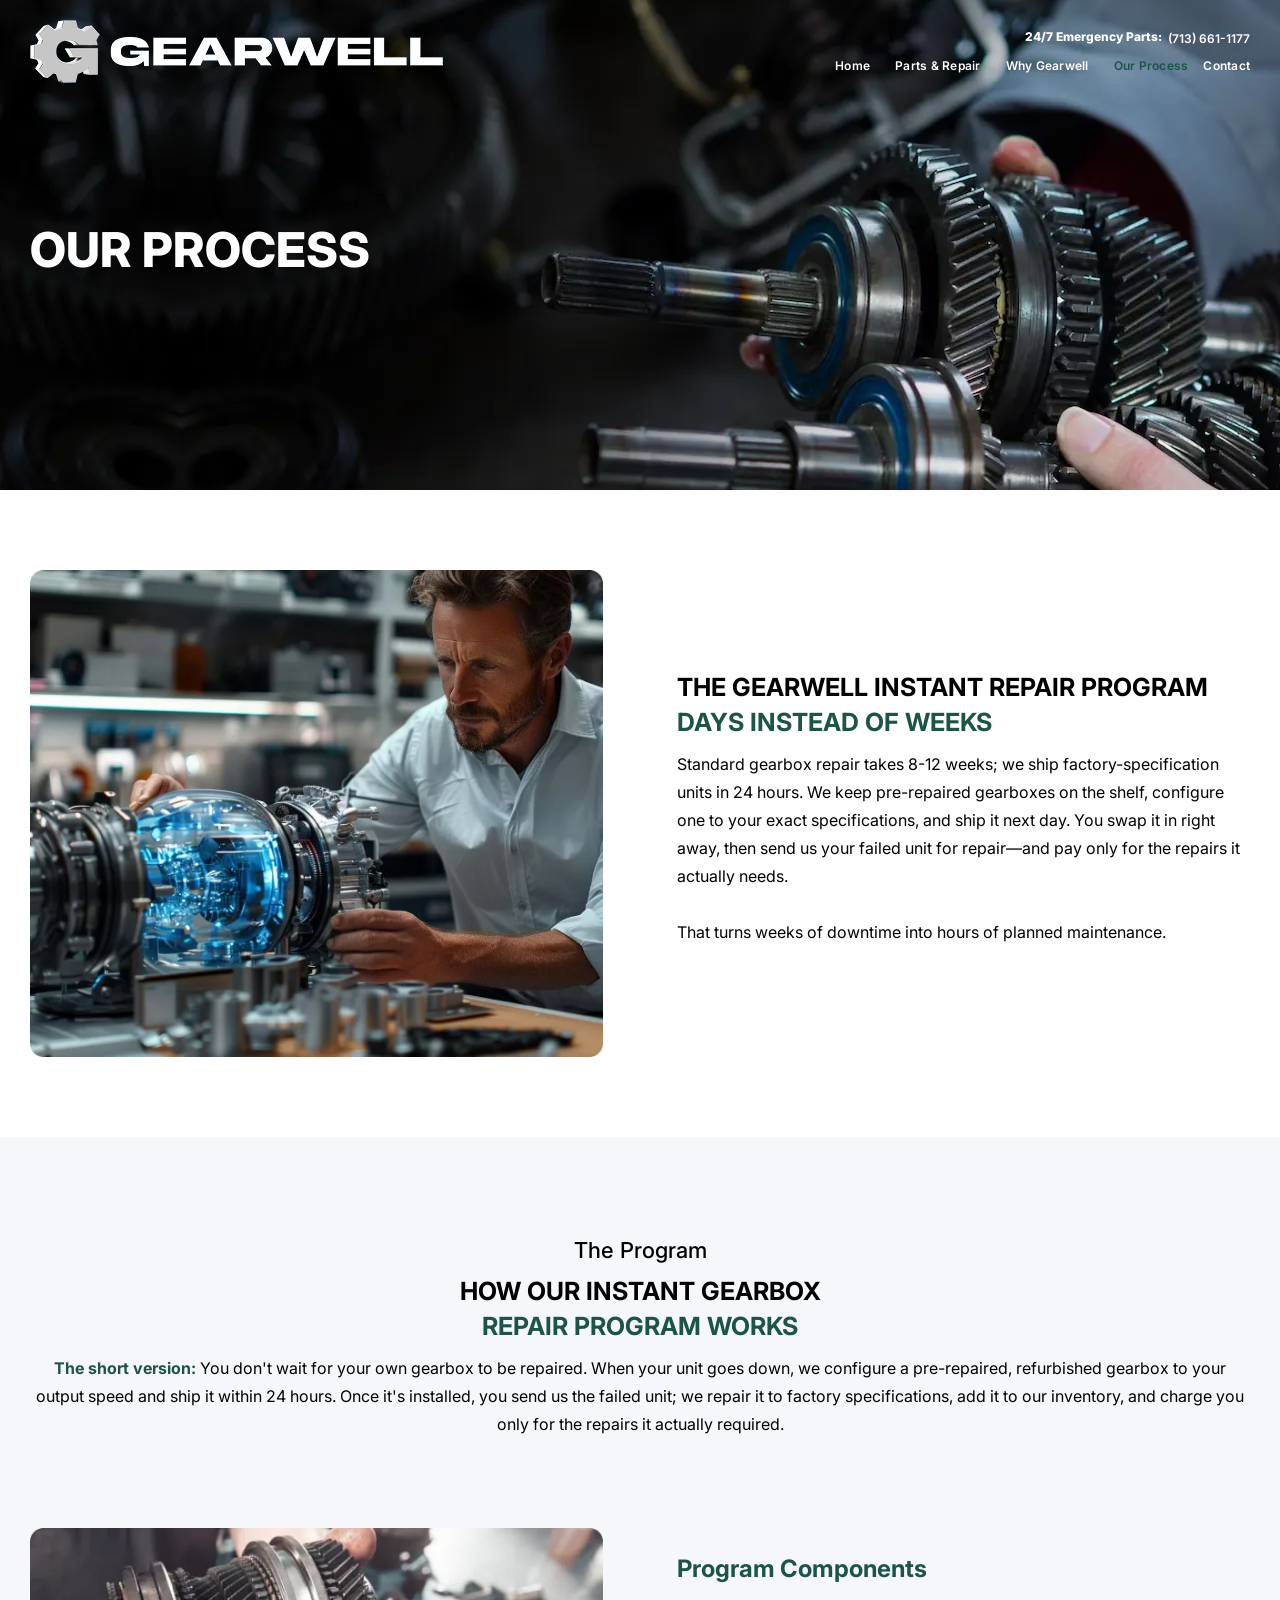
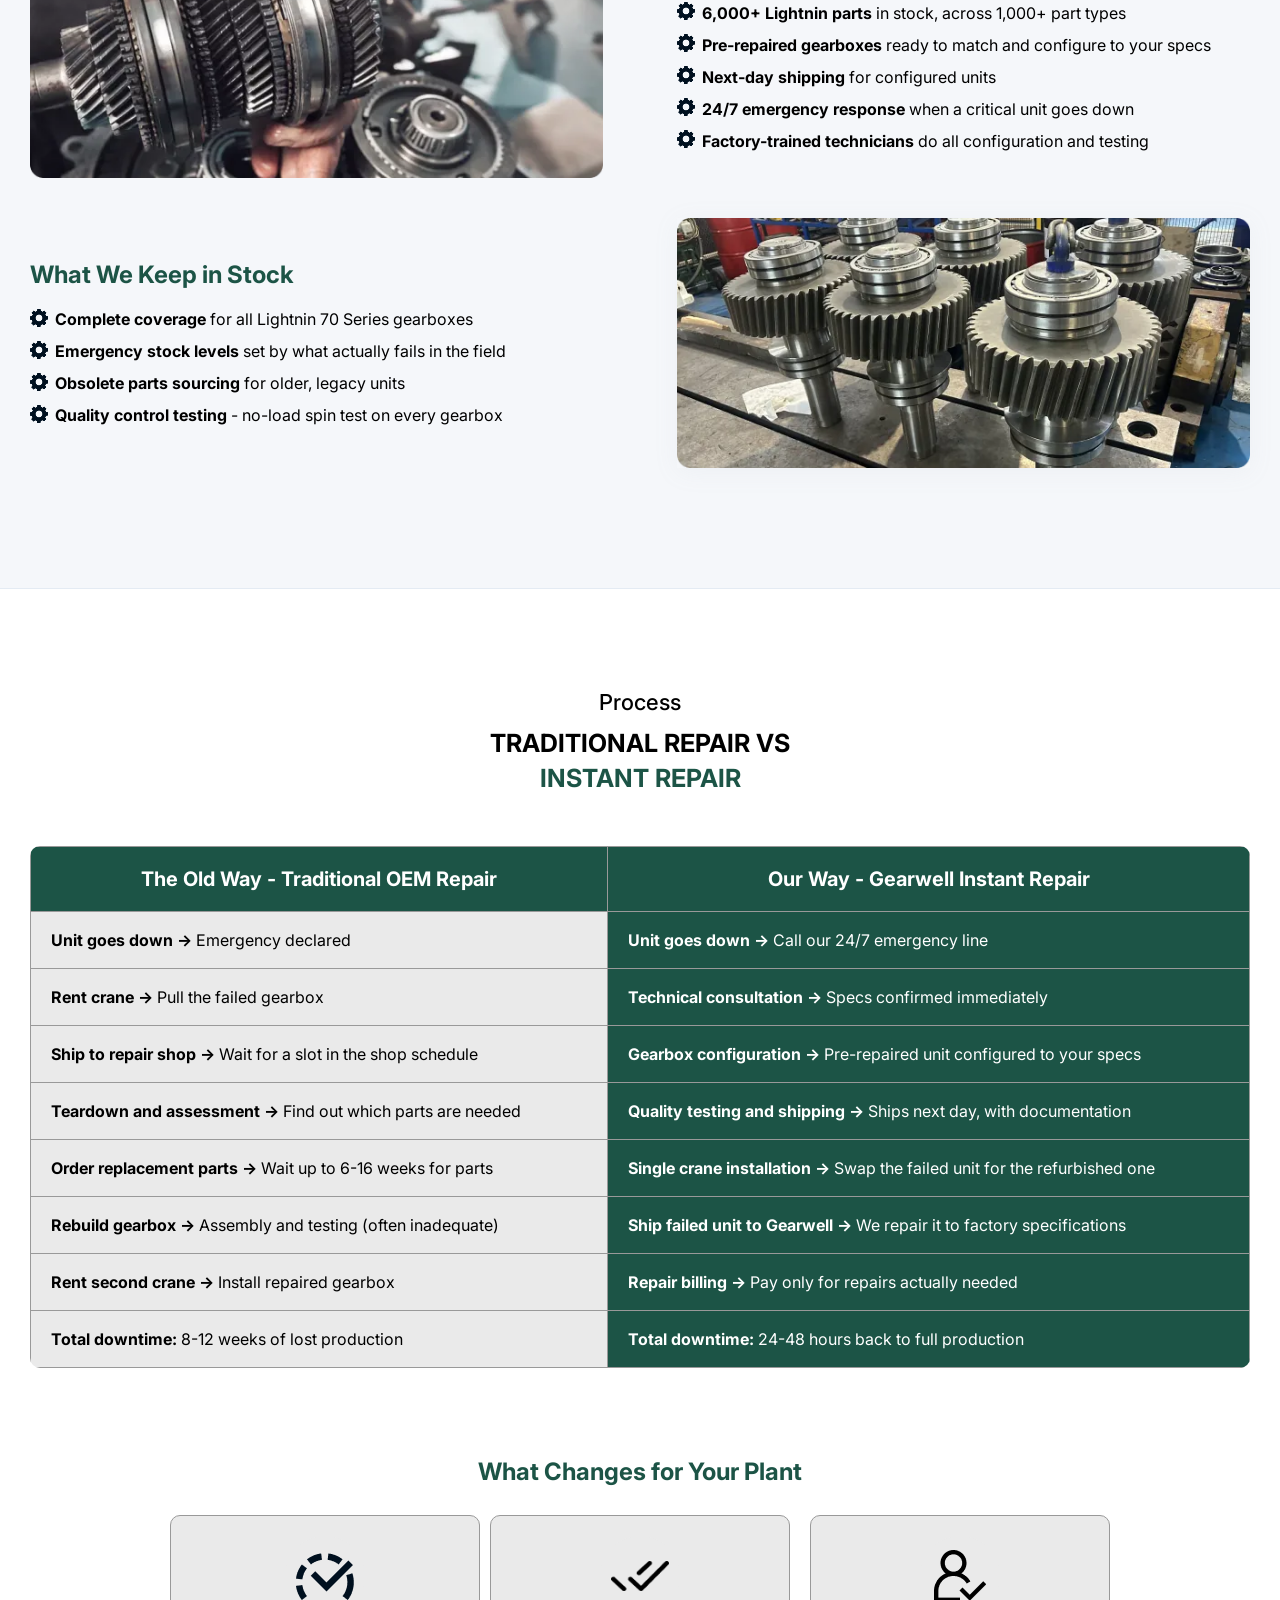
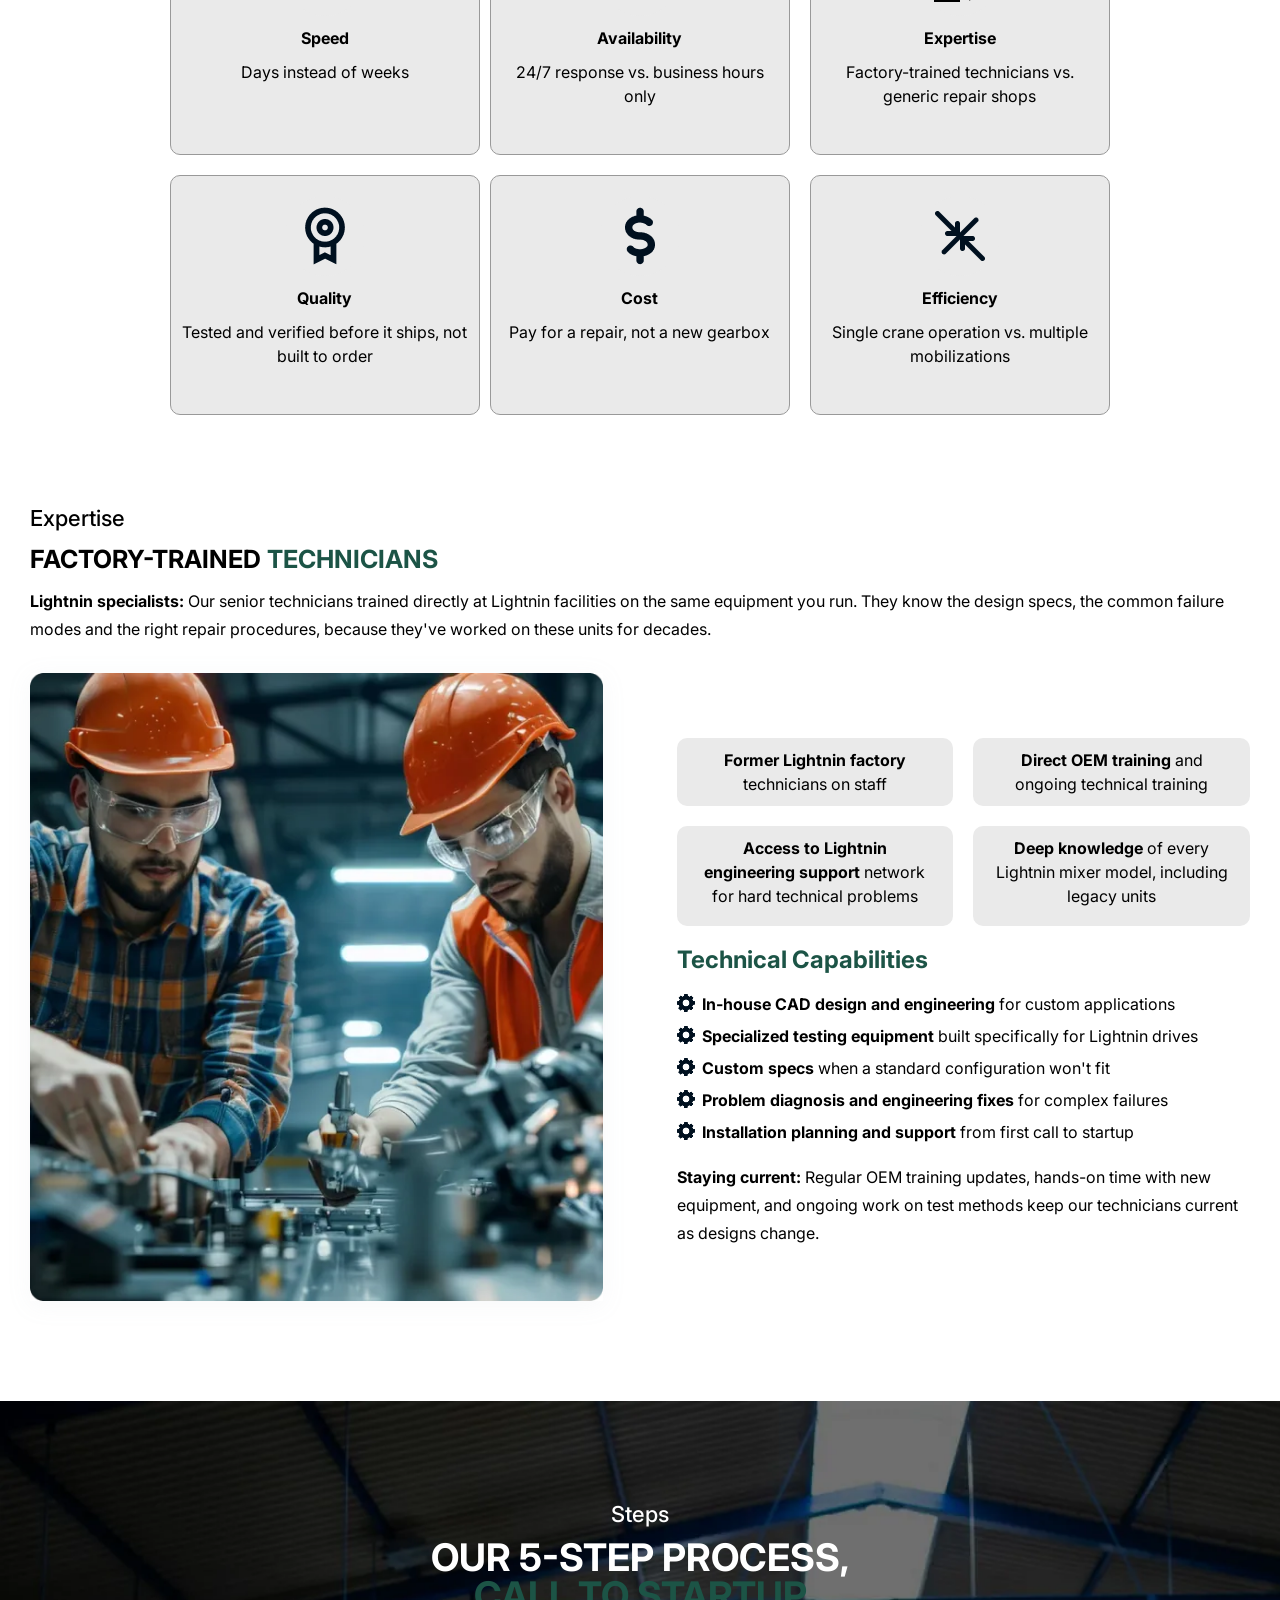
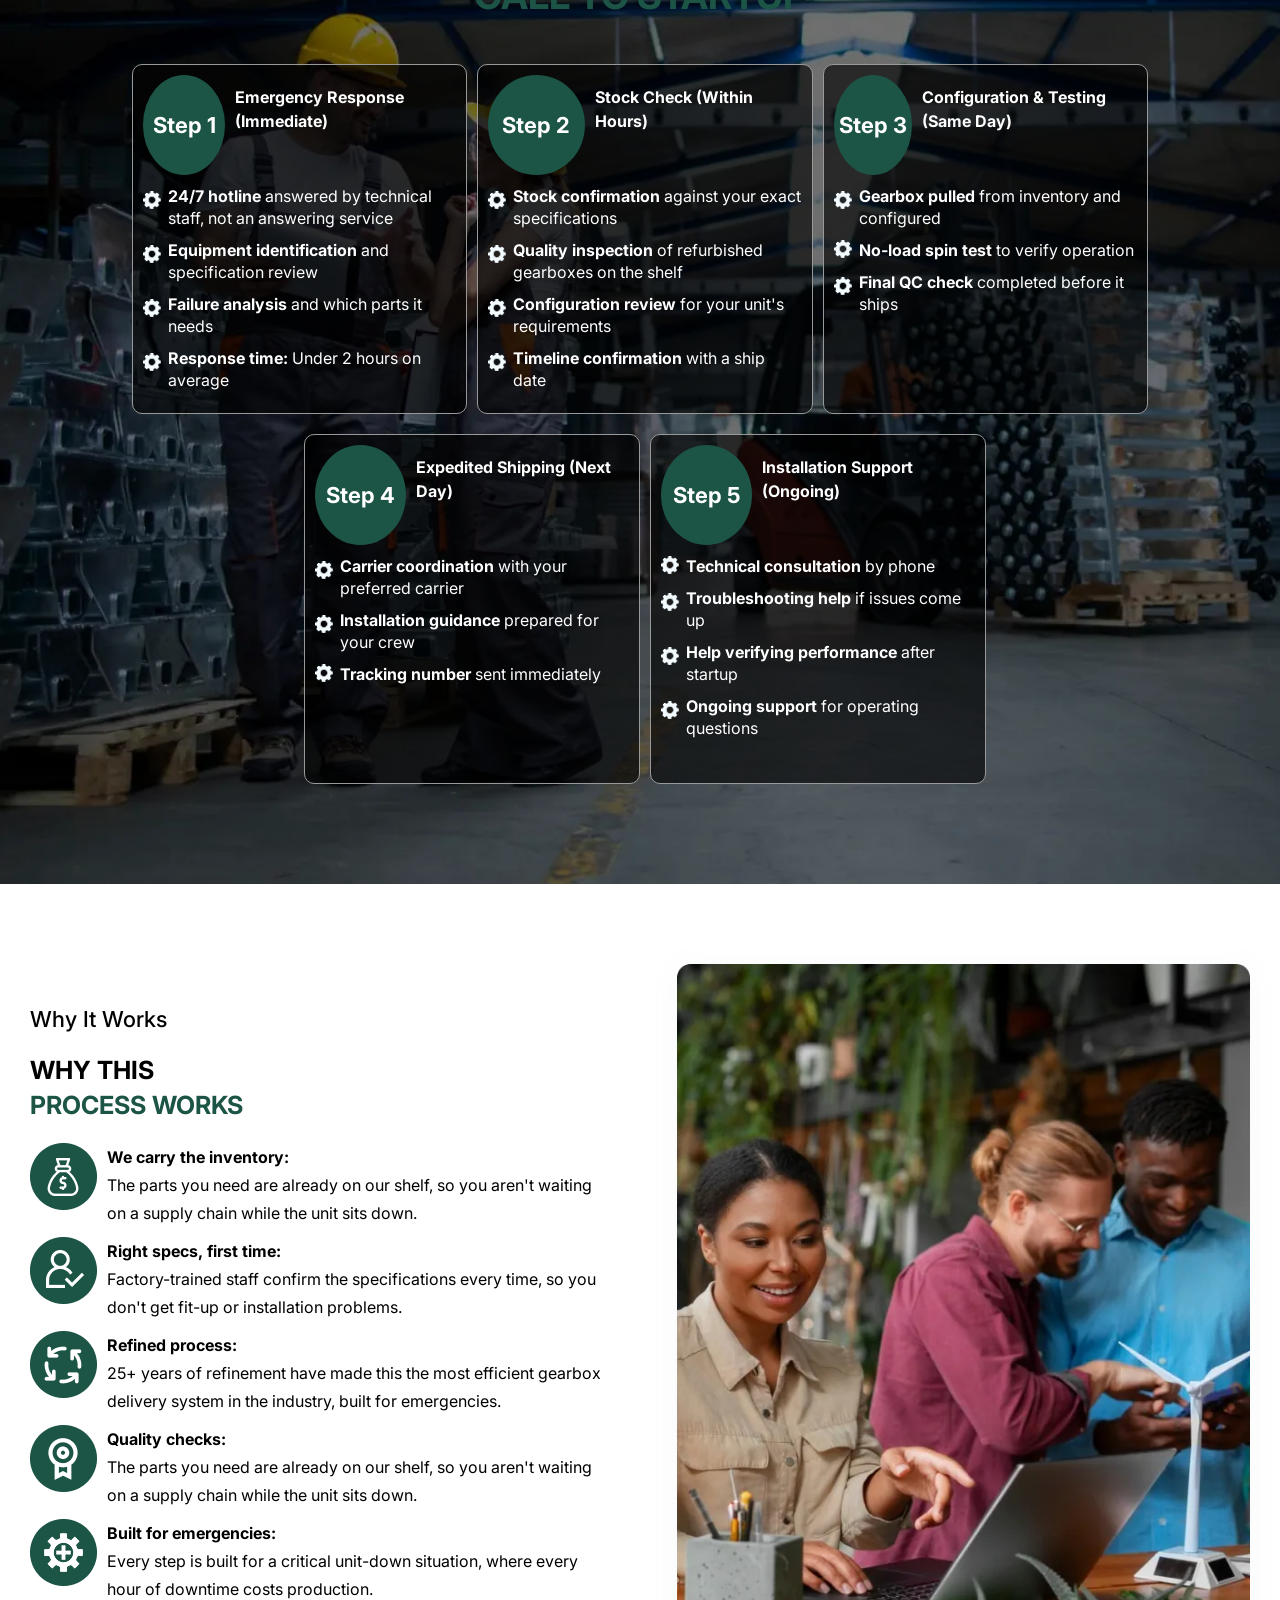
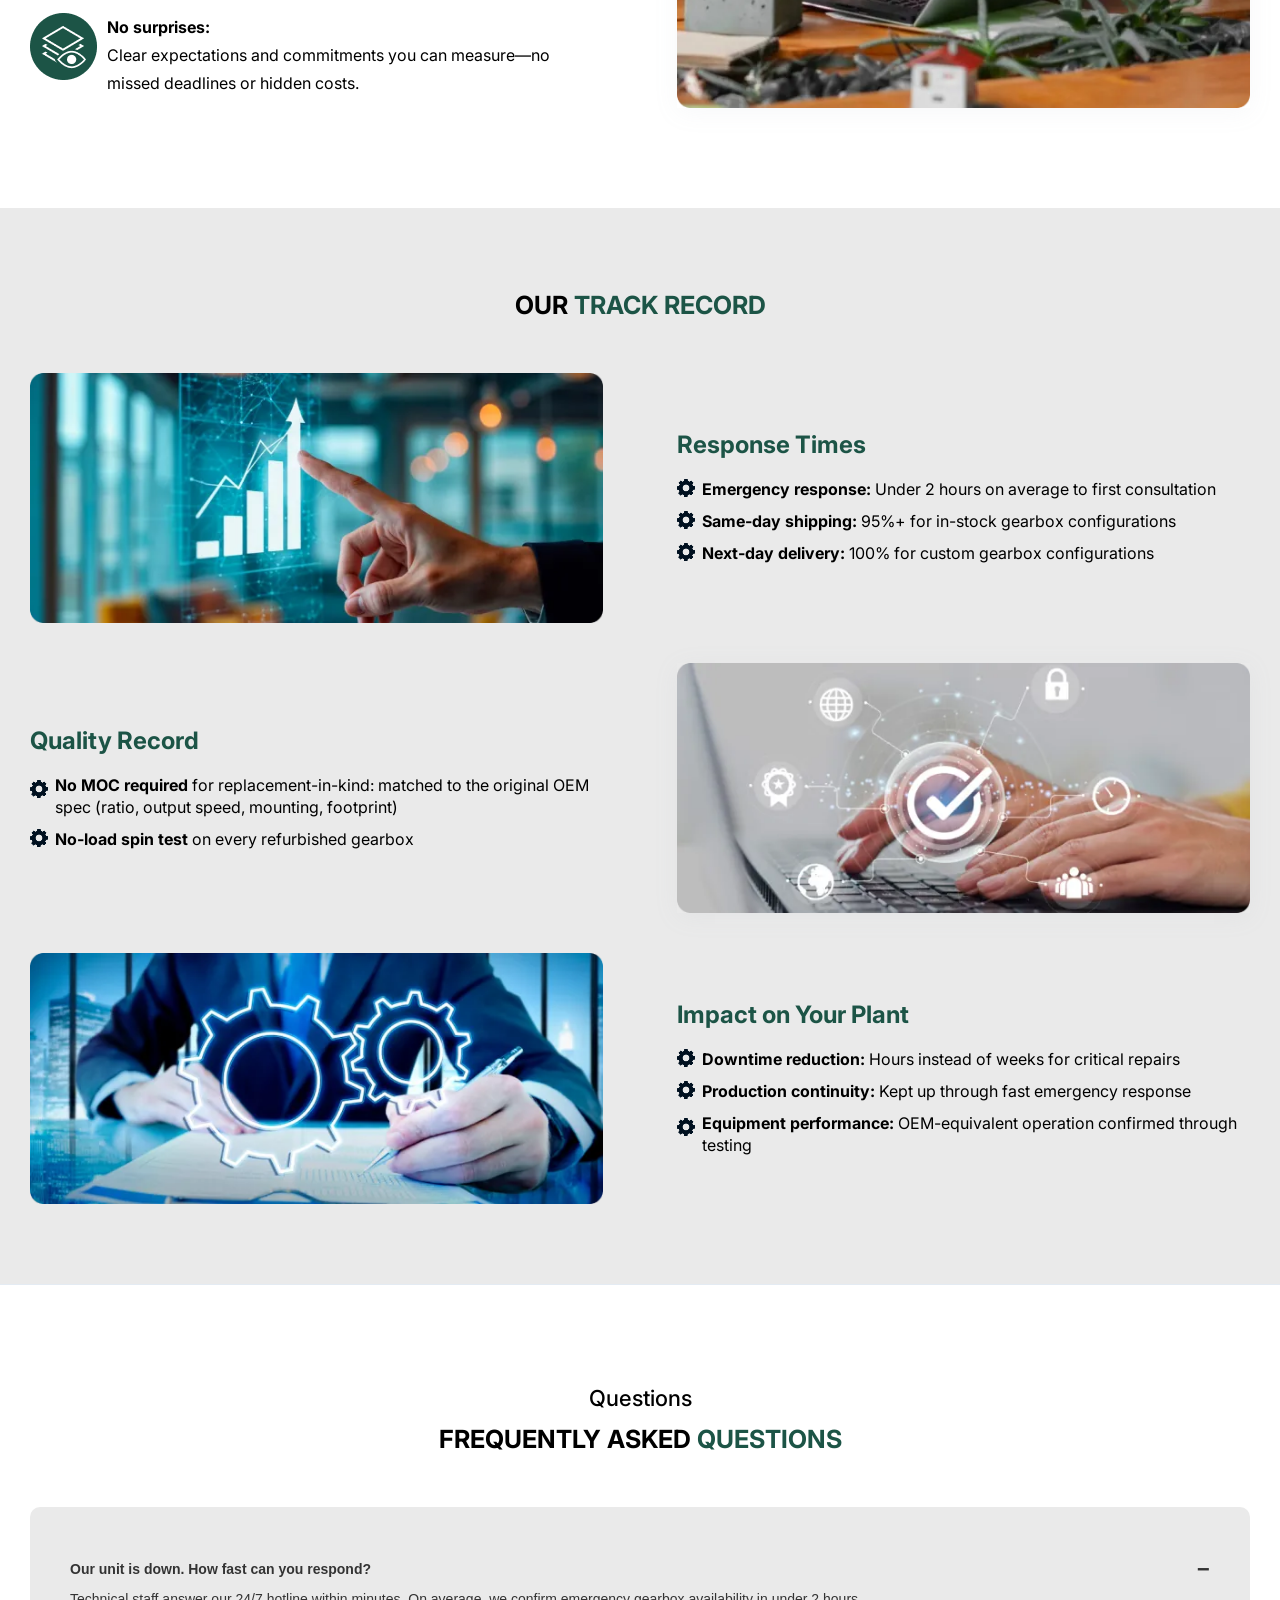
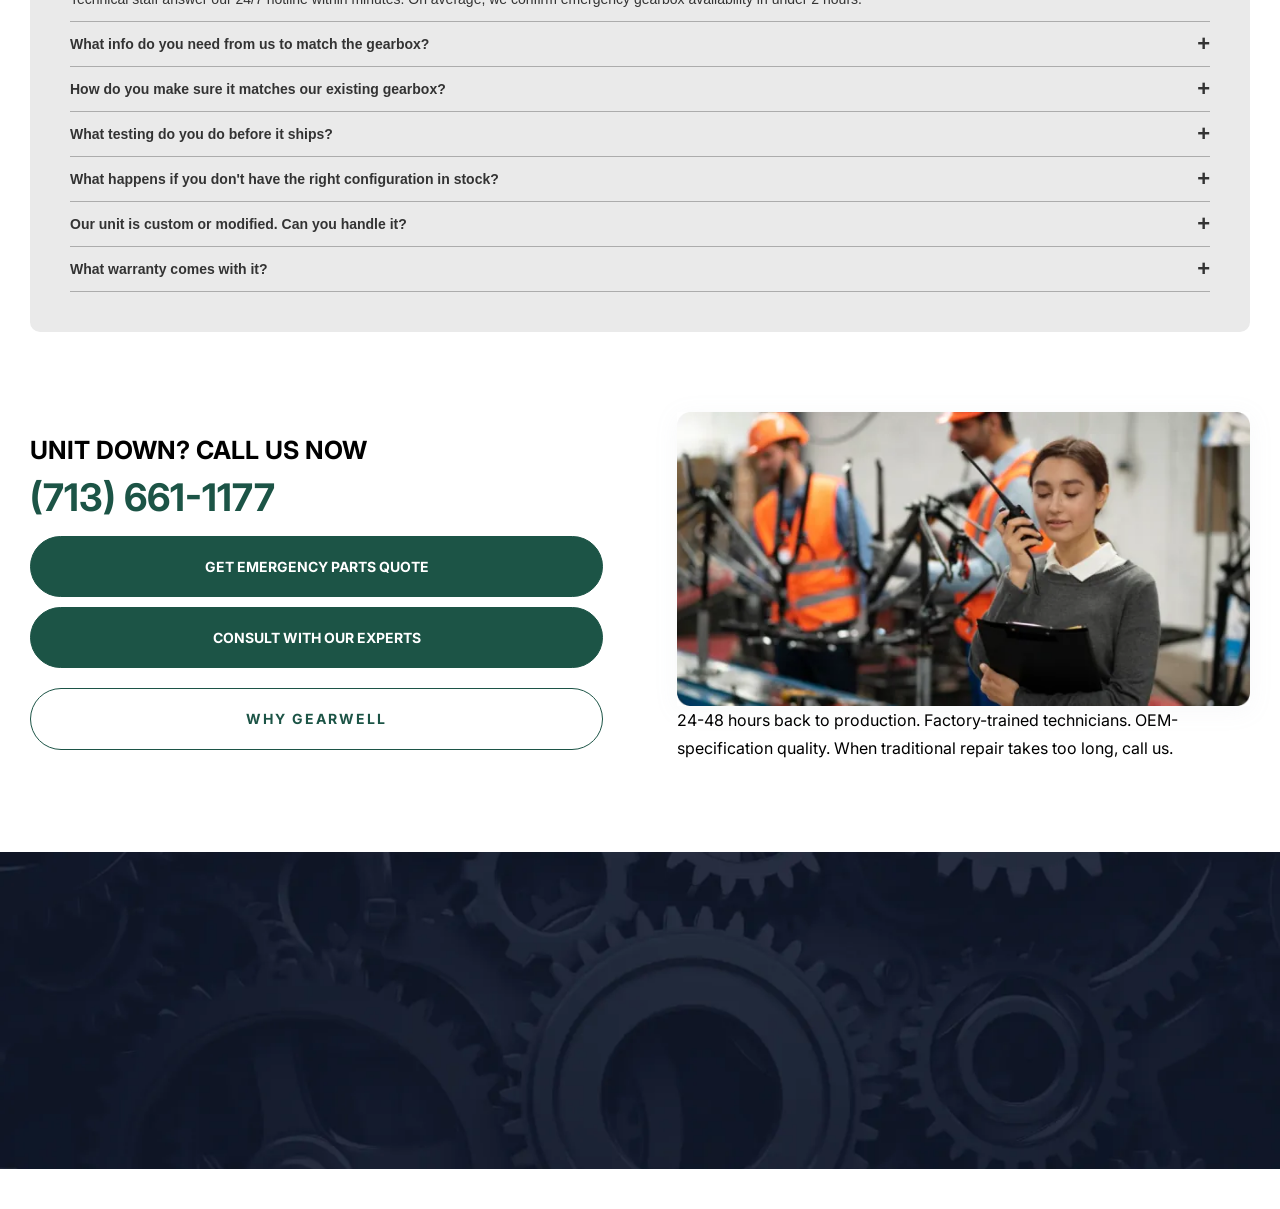
==== commit 3358dc37: "Initial SEO pass - Canonical URLs, Open Graph/Twitter tags and a shared og:image - Organization, Web" ====
--- a/our-process/index.html
+++ b/our-process/index.html
@@ -191,7 +191,7 @@
     
         margin: 0!important;
     }
-    </style></head><body><div class="section-header"><div data-animation="default" data-collapse="medium" data-duration="400" data-easing="ease" data-easing2="ease" role="banner" class="container-navbar w-nav"><div class="container-regular"><div class="navbar-wrapper"><a href="#" class="navbar-brand w-nav-brand"><img src="/images/6971af7d9f6d87b6bb3548bd_logo-1.png" loading="lazy" alt="" class="image-13"/></a><div class="div-block-22"><div class="div-block-2"><p class="paragraph-2">24/7 Emergency Parts:  </p><p class="paragraph-3"><a href="tel:(713)661-1177" class="link-2">(713) 661-1177</a></p></div><div class="menu-button w-nav-button"><div class="icon w-icon-nav-menu"></div></div><nav role="navigation" class="nav-menu-wrapper w-nav-menu"><ul role="list" class="nav-menu w-list-unstyled"><li><a href="/" class="nav-link">Home</a></li><li><a href="/parts-repair" class="nav-link">Parts &amp; Repair</a></li><li><a href="/why-gearwell" class="nav-link">Why Gearwell</a></li><li><a href="/our-process" aria-current="page" class="nav-link w--current">Our Process</a></li><li><a href="#" class="nav-link1">Contact</a></li></ul></nav></div></div></div></div></div><section class="section-banner"><div class="w-layout-blockcontainer container-full w-container"><h1 class="heading-style-h1">Our process</h1></div></section><section class="section-instantrepair"><div class="container-full"><div class="div-flex"><div class="div-split"><img src="/images/6985c861711a1957a61fcfe8_Mask-group---2026-02-06T162357.436.png" loading="lazy" alt="" class="image-left"/></div><div class="div-split"><h2 class="heading-style-h2 heading-weight-bold heading-transform-capitalization heading-font heading-color-black">The Gearwell Instant Repair Program <br/>‍<strong class="text-color-green">Days Instead of Weeks</strong></h2><p class="text-size-small max-width-large text-color-primary">Standard gearbox repair takes 8-12 weeks; we ship factory-specification units in 24 hours. We keep pre-repaired gearboxes on the shelf, configure one to your exact specifications, and ship it next day. You swap it in right away, then send us your failed unit for repair—and pay only for the repairs it actually needs.<br/><br/>That turns weeks of downtime into hours of planned maintenance.</p></div></div></div></section><section class="section-repairprogram"><div class="container-full"><h3 class="heading-style-h4 text-align-center">The Program</h3><h2 class="heading-style-h2 heading-weight-bold heading-transform-capitalization heading-font heading-color-black text-align-center">How Our Instant Gearbox <br/>‍<strong class="text-color-green">Repair Program Works</strong></h2><p class="text-size-small max-width-large text-color-primary text-align-center"><strong class="text-color-green">The short version:</strong> You don&#x27;t wait for your own gearbox to be repaired. When your unit goes down, we configure a pre-repaired, refurbished gearbox to your output speed and ship it within 24 hours. Once it&#x27;s installed, you send us the failed unit; we repair it to factory specifications, add it to our inventory, and charge you only for the repairs it actually required.</p><div class="spacer-small"></div><div class="container-full"><div class="spacer-small"></div><div class="div-flex"><div class="div-split"><img src="/images/6985c9cd9b76f043ec5e4b50_Mask-group---2026-02-06T162949.519.png" loading="lazy" sizes="(max-width: 630px) 100vw, 630px" srcset="/images/6985c9cd9b76f043ec5e4b50_Mask-group---2026-02-06T162949.519-p-500.png 500w, /images/6985c9cd9b76f043ec5e4b50_Mask-group---2026-02-06T162949.519.png 630w" alt="" class="image-left"/></div><div class="div-split"><h3 class="heading-style-h3">Program Components</h3><div class="list w-richtext"><ul role="list" class="list-icon-black"><li class="list-item"><strong>6,000+ Lightnin parts </strong>in stock, across 1,000+ part types</li><li class="list-item"><strong>Pre-repaired gearboxes</strong> ready to match and configure to your specs</li><li class="list-item"><strong>Next-day shipping </strong>for configured units</li><li><strong>24/7 emergency response</strong> when a critical unit goes down</li><li><strong>Factory-trained technicians</strong> do all configuration and testing</li></ul></div></div></div><div class="spacer-small"></div><div class="div-flex"><div class="div-split"><h3 class="heading-style-h3">What We Keep in Stock</h3><div class="list w-richtext"><ul role="list" class="list-icon-black"><li class="list-item"><strong>Complete coverage </strong>for all Lightnin 70 Series gearboxes</li><li class="list-item"><strong>Emergency stock levels </strong>set by what actually fails in the field</li><li><strong>Obsolete parts sourcing</strong> for older, legacy units</li><li><strong>Quality control testing</strong> - no-load spin test on every gearbox</li></ul></div></div><div class="div-split"><img src="/images/6985838ab36ba42b6c9b5895_Mask-group---2026-02-06T112931.207.png" loading="lazy" sizes="(max-width: 630px) 100vw, 630px" srcset="/images/6985838ab36ba42b6c9b5895_Mask-group---2026-02-06T112931.207-p-500.png 500w, /images/6985838ab36ba42b6c9b5895_Mask-group---2026-02-06T112931.207.png 630w" alt="" class="image-right"/></div></div><div class="spacer-small"></div></div></div></section><section class="section-process"><div class="w-layout-blockcontainer container-full w-container"><h3 class="heading-style-h4 text-align-center">Process</h3><h2 class="heading-style-h2 heading-weight-bold heading-transform-capitalization heading-font heading-color-black text-align-center">Traditional Repair vs<br/>‍<strong class="text-color-green">Instant Repair</strong></h2><div class="spacer-small"></div><div class="code-table w-embed"><table>
+    </style><link rel="canonical" href="https://www.gearwell.com/our-process/"/><meta content="https://www.gearwell.com/our-process/" property="og:url"/><meta content="website" property="og:type"/><meta content="Gearwell" property="og:site_name"/><meta content="https://www.gearwell.com/images/og-gearwell.jpg" property="og:image"/><meta content="summary_large_image" name="twitter:card"/><meta content="https://www.gearwell.com/images/og-gearwell.jpg" name="twitter:image"/><script type="application/ld+json">{"@context": "https://schema.org", "@graph": [{"@type": "Organization", "@id": "https://www.gearwell.com/#org", "name": "Gearwell", "url": "https://www.gearwell.com/", "logo": "https://www.gearwell.com/images/6971af7d9f6d87b6bb3548bd_logo-1.png", "email": "hello@gearwell.com", "telephone": "+1-713-661-1177", "description": "Lightnin mixer gearbox parts and repair for chemical processing plants. 6,000+ parts in stock, factory-trained technicians, same-day shipping on stock parts.", "areaServed": "US", "contactPoint": {"@type": "ContactPoint", "telephone": "+1-713-661-1177", "contactType": "emergency parts", "hoursAvailable": "Mo-Su 00:00-23:59", "areaServed": "US"}}, {"@type": "WebPage", "@id": "https://www.gearwell.com/our-process/", "url": "https://www.gearwell.com/our-process/", "name": "Instant Repair Process | Lightnin Parts | Factory-Trained Service", "description": "See how Gearwell's Instant Repair Program delivers Lightnin gearboxes in days, not weeks. Factory-trained technicians ensure quality.", "isPartOf": {"@id": "https://www.gearwell.com/#website"}, "about": {"@id": "https://www.gearwell.com/#org"}}, {"@type": "FAQPage", "mainEntity": [{"@type": "Question", "name": "Our unit is down. How fast can you respond?", "acceptedAnswer": {"@type": "Answer", "text": "Technical staff answer our 24/7 hotline within minutes. On average, we confirm emergency gearbox availability in under 2 hours."}}, {"@type": "Question", "name": "What info do you need from us to match the gearbox?", "acceptedAnswer": {"@type": "Answer", "text": "The nameplate data, the output speed you need, or your existing part numbers. If you don't have those, our technicians can often work out the spec from photos or drawings."}}, {"@type": "Question", "name": "How do you make sure it matches our existing gearbox?", "acceptedAnswer": {"@type": "Answer", "text": "Former Lightnin technicians check every spec before the gearbox is configured. Every gearbox gets a no-load spin test before it ships."}}, {"@type": "Question", "name": "What testing do you do before it ships?", "acceptedAnswer": {"@type": "Answer", "text": "Every refurbished gearbox gets a no-load spin test, a quality check and ratio confirmation. Full test documentation is available on request."}}, {"@type": "Question", "name": "What happens if you don't have the right configuration in stock?", "acceptedAnswer": {"@type": "Answer", "text": "We'll give you a real timeline for configuring or sourcing it. Our pre-repaired stock covers most common configurations."}}, {"@type": "Question", "name": "Our unit is custom or modified. Can you handle it?", "acceptedAnswer": {"@type": "Answer", "text": "Yes. In-house engineering and CAD let us work with non-standard configurations, and factory-trained technicians can adapt a standard gearbox to match your custom requirements."}}, {"@type": "Question", "name": "What warranty comes with it?", "acceptedAnswer": {"@type": "Answer", "text": "Every refurbished gearbox carries a full workmanship guarantee, with warranty coverage backed by factory-trained technical support."}}]}]}</script></head><body><div class="section-header"><div data-animation="default" data-collapse="medium" data-duration="400" data-easing="ease" data-easing2="ease" role="banner" class="container-navbar w-nav"><div class="container-regular"><div class="navbar-wrapper"><a href="#" class="navbar-brand w-nav-brand"><img src="/images/6971af7d9f6d87b6bb3548bd_logo-1.png" loading="lazy" alt="Gearwell" class="image-13"/></a><div class="div-block-22"><div class="div-block-2"><p class="paragraph-2">24/7 Emergency Parts:  </p><p class="paragraph-3"><a href="tel:(713)661-1177" class="link-2">(713) 661-1177</a></p></div><div class="menu-button w-nav-button"><div class="icon w-icon-nav-menu"></div></div><nav role="navigation" class="nav-menu-wrapper w-nav-menu"><ul role="list" class="nav-menu w-list-unstyled"><li><a href="/" class="nav-link">Home</a></li><li><a href="/parts-repair/" class="nav-link">Parts &amp; Repair</a></li><li><a href="/why-gearwell/" class="nav-link">Why Gearwell</a></li><li><a href="/our-process/" aria-current="page" class="nav-link w--current">Our Process</a></li><li><a href="#" class="nav-link1">Contact</a></li></ul></nav></div></div></div></div></div><section class="section-banner"><div class="w-layout-blockcontainer container-full w-container"><h2 class="heading-style-h1">Our process</h2></div></section><section class="section-instantrepair"><div class="container-full"><div class="div-flex"><div class="div-split"><img src="/images/6985c861711a1957a61fcfe8_Mask-group---2026-02-06T162357.436.webp" loading="lazy" alt="Technician working on a gearbox assembly" class="image-left"/></div><div class="div-split"><h1 class="heading-style-h2 heading-weight-bold heading-transform-capitalization heading-font heading-color-black">The Gearwell Instant Repair Program <br/>‍<strong class="text-color-green">Days Instead of Weeks</strong></h1><p class="text-size-small max-width-large text-color-primary">Standard gearbox repair takes 8-12 weeks; we ship factory-specification units in 24 hours. We keep pre-repaired gearboxes on the shelf, configure one to your exact specifications, and ship it next day. You swap it in right away, then send us your failed unit for repair—and pay only for the repairs it actually needs.<br/><br/>That turns weeks of downtime into hours of planned maintenance.</p></div></div></div></section><section class="section-repairprogram"><div class="container-full"><h3 class="heading-style-h4 text-align-center">The Program</h3><h2 class="heading-style-h2 heading-weight-bold heading-transform-capitalization heading-font heading-color-black text-align-center">How Our Instant Gearbox <br/>‍<strong class="text-color-green">Repair Program Works</strong></h2><p class="text-size-small max-width-large text-color-primary text-align-center"><strong class="text-color-green">The short version:</strong> You don&#x27;t wait for your own gearbox to be repaired. When your unit goes down, we configure a pre-repaired, refurbished gearbox to your output speed and ship it within 24 hours. Once it&#x27;s installed, you send us the failed unit; we repair it to factory specifications, add it to our inventory, and charge you only for the repairs it actually required.</p><div class="spacer-small"></div><div class="container-full"><div class="spacer-small"></div><div class="div-flex"><div class="div-split"><img src="/images/6985c9cd9b76f043ec5e4b50_Mask-group---2026-02-06T162949.519.webp" loading="lazy" sizes="(max-width: 630px) 100vw, 630px" srcset="/images/6985c9cd9b76f043ec5e4b50_Mask-group---2026-02-06T162949.519-p-500.webp 500w, /images/6985c9cd9b76f043ec5e4b50_Mask-group---2026-02-06T162949.519.webp 630w" alt="Technician holding a gearbox shaft with gears" class="image-left"/></div><div class="div-split"><h3 class="heading-style-h3">Program Components</h3><div class="list w-richtext"><ul role="list" class="list-icon-black"><li class="list-item"><strong>6,000+ Lightnin parts </strong>in stock, across 1,000+ part types</li><li class="list-item"><strong>Pre-repaired gearboxes</strong> ready to match and configure to your specs</li><li class="list-item"><strong>Next-day shipping </strong>for configured units</li><li><strong>24/7 emergency response</strong> when a critical unit goes down</li><li><strong>Factory-trained technicians</strong> do all configuration and testing</li></ul></div></div></div><div class="spacer-small"></div><div class="div-flex"><div class="div-split"><h3 class="heading-style-h3">What We Keep in Stock</h3><div class="list w-richtext"><ul role="list" class="list-icon-black"><li class="list-item"><strong>Complete coverage </strong>for all Lightnin 70 Series gearboxes</li><li class="list-item"><strong>Emergency stock levels </strong>set by what actually fails in the field</li><li><strong>Obsolete parts sourcing</strong> for older, legacy units</li><li><strong>Quality control testing</strong> - no-load spin test on every gearbox</li></ul></div></div><div class="div-split"><img src="/images/6985838ab36ba42b6c9b5895_Mask-group---2026-02-06T112931.207.webp" loading="lazy" sizes="(max-width: 630px) 100vw, 630px" srcset="/images/6985838ab36ba42b6c9b5895_Mask-group---2026-02-06T112931.207-p-500.webp 500w, /images/6985838ab36ba42b6c9b5895_Mask-group---2026-02-06T112931.207.webp 630w" alt="Rows of large gears and shafts in a workshop" class="image-right"/></div></div><div class="spacer-small"></div></div></div></section><section class="section-process"><div class="w-layout-blockcontainer container-full w-container"><h3 class="heading-style-h4 text-align-center">Process</h3><h2 class="heading-style-h2 heading-weight-bold heading-transform-capitalization heading-font heading-color-black text-align-center">Traditional Repair vs<br/>‍<strong class="text-color-green">Instant Repair</strong></h2><div class="spacer-small"></div><div class="code-table w-embed"><table>
   <tr>
     <th>The Old Way - Traditional OEM Repair</th>
     <th>Our Way - Gearwell Instant Repair</th>
@@ -231,7 +231,7 @@
     <td><b>Total downtime:</b> 8-12 weeks of lost production</td>
     <td><b>Total downtime:</b> 24-48 hours back to full production</td>
   </tr>
-</table></div></div></section><section class="section-benefits"><div class="w-layout-blockcontainer container-small w-container"><h4 class="heading-style-h3 text-align-center">What Changes for Your Plant</h4><div class="spacer-tiny"></div><div class="columns-3 w-row"><div class="column-3 w-col w-col-4"><div class="card height-240 background-grey"><div class="card-icon"><img src="/images/6984221577676d4e450abd69_speed-grader-svgrepo-com-1.png" loading="lazy" alt="" class="image-5"/></div><h4 class="card-title">Speed</h4><div class="card-content">Days instead of weeks</div></div></div><div class="w-col w-col-4"><div class="card height-240 background-grey"><div class="card-icon"><img src="/images/6984228131189a7f31241a09_Vector-12-.png" loading="lazy" alt="" class="image-7"/></div><h4 class="card-title">Availability</h4><div class="card-content">24/7 response vs. business hours only</div></div></div><div class="w-col w-col-4"><div class="card height-240 background-grey"><div class="card-icon"><img src="/images/698422b8e5f5be0f979a881d_user-expert-svgrepo-com-1.png" loading="lazy" alt="" class="image-9"/></div><h4 class="card-title">Expertise</h4><div class="card-content">Factory-trained technicians vs. generic repair shops</div></div></div></div><div class="w-row"><div class="column-3 w-col w-col-4"><div class="card height-240 background-grey"><div class="card-icon"><img src="/images/69842633c731eebbb3b5f7d5_quality-svgrepo-com-1.png" loading="lazy" alt="" class="image-10"/></div><h4 class="card-title">Quality</h4><div class="card-content">Tested and verified before it ships, not built to order</div></div></div><div class="w-col w-col-4"><div class="card height-240 background-grey"><div class="card-icon"><img src="/images/698426530b66edca7a52d0ee_cost-svgrepo-com-1.png" loading="lazy" alt="" class="image-11"/></div><h4 class="card-title">Cost</h4><div class="card-content">Pay for a repair, not a new gearbox</div></div></div><div class="w-col w-col-4"><div class="card height-240 background-grey"><div class="card-icon"><img src="/images/69842668156610a99b698de6_compress-point-svgrepo-com-1.png" loading="lazy" alt="" class="image-12"/></div><h4 class="card-title">Efficiency</h4><div class="card-content">Single crane operation vs. multiple mobilizations</div></div></div></div></div></section><section class="section-expertise"><div class="container-4"><h4 class="heading-style-h4">Expertise</h4><h2 class="heading-style-h2 heading-weight-bold heading-transform-capitalization heading-font heading-color-black">Factory-Trained <strong class="text-color-green">Technicians</strong></h2><p class="text-size-small max-width-large text-color-primary"><strong>Lightnin specialists:</strong> Our senior technicians trained directly at Lightnin facilities on the same equipment you run. They know the design specs, the common failure modes and the right repair procedures, because they&#x27;ve worked on these units for decades.</p><div class="spacer-tiny"></div><div class="div-flex"><div class="div-split"><img src="/images/698d802e7e9ff7dd629b3c06_Mask-group---2026-02-12T125419.121.png" loading="lazy" alt="" class="image-expertise"/></div><div class="div-split"><div class="columns w-row"><div class="column w-col w-col-6"><div class="card-grey"><div class="card-content"><strong>Former Lightnin factory</strong> technicians on staff</div></div></div><div class="column-2 w-col w-col-6"><div class="card-grey"><div class="card-content"><strong>Direct OEM training</strong> and ongoing technical training</div></div></div></div><div class="columns w-row"><div class="column w-col w-col-6"><div class="card-grey height-100"><div class="card-content"><strong>Access to Lightnin engineering support </strong>network for hard technical problems</div></div></div><div class="column-2 w-col w-col-6"><div class="card-grey height-100"><div class="card-content"><strong>Deep knowledge </strong>of every Lightnin mixer model, including legacy units</div></div></div></div><p class="heading-style-h3"><strong>Technical Capabilities</strong></p><div class="list w-richtext"><ul role="list" class="list-icon-black"><li class="list-item"><strong>In-house CAD design and engineering </strong>for custom applications</li><li class="list-item"><strong>Specialized testing equipment </strong>built specifically for Lightnin drives</li><li class="list-item"><strong>Custom specs </strong>when a standard configuration won&#x27;t fit</li><li class="list-item"><strong>Problem diagnosis and engineering fixes </strong>for complex failures</li><li class="list-item"><strong>Installation planning and support </strong>from first call to startup</li></ul></div><p class="text-size-small max-width-large text-color-primary"><strong>Staying current: </strong>Regular OEM training updates, hands-on time with new equipment, and ongoing work on test methods keep our technicians current as designs change.</p></div></div></div></section><section class="section-step"><div class="w-layout-blockcontainer container-full w-container"><h3 class="heading-style-h4 text-align-center text-color-white">Steps</h3><h2 class="heading-style-h2 heading-weight-bold heading-transform-capitalization heading-font text-align-center">Our 5-Step Process, <br/>‍<strong class="text-color-green">Call to Startup</strong></h2><div class="spacer-small"></div><div class="div-large"><div class="cards w-row"><div class="column-3 w-col w-col-4"><div class="card height-350 padding-medium background-transparent"><div class="div-flex gap-small"><div class="card-name"><div class="card-step">Step 1</div></div><div class="div-block-17"><h4 class="card-title text-color-white text-align-left">Emergency Response (Immediate)</h4></div></div><div class="list w-richtext"><ul role="list" class="list-icon white"><li class="list-item"><strong>24/7 hotline </strong>answered by technical staff, not an answering service</li><li class="list-item-2"><strong>Equipment identification </strong>and specification review</li><li class="list-item-3"><strong>Failure analysis </strong>and which parts it needs</li><li class="list-item-4"><strong>Response time: </strong>Under 2 hours on average</li></ul></div></div></div><div class="column-3 w-col w-col-4"><div class="card height-350 padding-medium background-transparent"><div class="div-flex gap-small"><div class="card-name"><div class="card-step">Step 2</div></div><div class="div-block-17"><h4 class="card-title text-color-white text-align-left">Stock Check (Within Hours)</h4></div></div><div class="list w-richtext"><ul role="list" class="list-icon white"><li class="list-item"><strong>Stock confirmation </strong>against your exact specifications</li><li class="list-item"><strong>Quality inspection </strong>of refurbished gearboxes on the shelf</li><li class="list-item"><strong>Configuration review </strong>for your unit&#x27;s requirements</li><li class="list-item"><strong>Timeline confirmation </strong>with a ship date</li></ul></div></div></div><div class="w-col w-col-4"><div class="card height-350 padding-medium background-transparent"><div class="div-flex gap-small"><div class="card-name"><div class="card-step">Step 3</div></div><div class="div-block-17"><h4 class="card-title text-color-white text-align-left">Configuration &amp; Testing (Same Day)</h4></div></div><div class="list w-richtext"><ul role="list" class="list-icon white"><li class="list-item"><strong>Gearbox pulled </strong>from inventory and configured</li><li class="list-item"><strong>No-load spin test</strong> to verify operation</li><li class="list-item"><strong>Final QC check</strong> completed before it ships</li></ul></div></div></div></div><div class="cards w-row"><div class="column-3 w-col w-col-4"><div class="card height-350 padding-medium background-transparent"><div class="div-flex gap-small"><div class="card-name"><div class="card-step">Step 4</div></div><div class="div-block-17"><h4 class="card-title text-color-white text-align-left">Expedited Shipping (Next Day)</h4></div></div><div class="list w-richtext"><ul role="list" class="list-icon white"><li class="list-item"><strong>Carrier coordination </strong>with your preferred carrier</li><li class="list-item"><strong>Installation guidance </strong>prepared for your crew</li><li class="list-item"><strong>Tracking number </strong>sent immediately</li></ul></div></div></div><div class="column-3 w-col w-col-4"><div class="card height-350 padding-medium background-transparent"><div class="div-flex gap-small"><div class="card-name"><div class="card-step">Step 5</div></div><div class="div-block-17"><h4 class="card-title text-color-white text-align-left">Installation Support (Ongoing)</h4></div></div><div class="list w-richtext"><ul role="list" class="list-icon white"><li class="list-item"><strong>Technical consultation </strong>by phone</li><li class="list-item"><strong>Troubleshooting help </strong>if issues come up</li><li class="list-item"><strong>Help verifying performance </strong>after startup</li><li class="list-item"><strong>Ongoing support </strong>for operating questions</li></ul></div></div></div><div class="column-7 w-col w-col-4"><div class="div-block-10-copy"><div class="div-block-16"><div class="card-name"><div class="card-step">Step 3</div></div><div class="div-block-17"><h4 class="heading-91">Configuration &amp; Testing (Same Day)</h4></div></div><div class="w-richtext"><ul role="list" class="list-icon white"><li class="list-item"><strong>Gearbox pulled </strong>from inventory and configured</li><li class="list-item-2"><strong>No-load spin test</strong> to verify operation</li><li class="list-item-3"><strong>Final QC check</strong> completed before it ships</li></ul></div></div></div></div></div></div></section><section class="section-innovation"><div class="container-full"><div class="div-flex"><div class="div-split gap-small"><h4 class="heading-style-h4">Why It Works</h4><h2 class="heading-style-h2 heading-weight-bold heading-transform-capitalization heading-font heading-color-black">Why This<br/>‍<strong class="text-color-green">Process Works</strong></h2><div class="div-flex gap-small"><img src="/images/698466fcbb0b79c9cb3ae29e_Group-391-3-.png" loading="lazy" alt="" class="image-left"/><div class="div-vertical"><div class="text-size-small max-width-large text-color-primary"><strong>We carry the inventory:</strong> <br/>The parts you need are already on our shelf, so you aren&#x27;t waiting on a supply chain while the unit sits down.</div></div></div><div class="div-flex gap-small"><img src="/images/6984681c8eee693e3675b381_Group-391-4-.png" loading="lazy" alt="" class="image-left"/><div class="div-vertical"><div class="text-size-small max-width-large text-color-primary"><strong>Right specs, first time:</strong><br/>Factory-trained staff confirm the specifications every time, so you don&#x27;t get fit-up or installation problems.</div></div></div><div class="div-flex gap-small"><img src="/images/6984689096c48a2df396807b_Group-391-5-.png" loading="lazy" alt="" class="image-left"/><div class="div-vertical"><div class="text-size-small max-width-large text-color-primary"><strong>Refined process:<br/></strong>25+ years of refinement have made this the most efficient gearbox delivery system in the industry, built for emergencies.</div></div></div><div class="div-flex gap-small"><img src="/images/69846aa838c2bc06d49d3b2c_Group-391-6-.png" loading="lazy" alt="" class="image-left"/><div class="div-vertical"><div class="text-size-small max-width-large text-color-primary"><strong>Quality checks:</strong> <br/>The parts you need are already on our shelf, so you aren&#x27;t waiting on a supply chain while the unit sits down.</div></div></div><div class="div-flex gap-small"><img src="/images/69846b1df6b321a117ce6acf_Group-391-8-.png" loading="lazy" alt="" class="image-left"/><div class="div-vertical"><div class="text-size-small max-width-large text-color-primary"><strong>Built for emergencies:</strong><br/>Every step is built for a critical unit-down situation, where every hour of downtime costs production.</div></div></div><div class="div-flex gap-small"><img src="/images/69846b75ae1cf6eb4216d059_Group-391-10-.png" loading="lazy" alt="" class="image-left"/><div class="div-vertical"><div class="text-size-small max-width-large text-color-primary"><strong>No surprises:<br/></strong>Clear expectations and commitments you can measure—no missed deadlines or hidden costs.</div></div></div></div><div class="div-split"><img src="/images/6985ce48c625cbf76cb83b3d_Mask-group---2026-02-06T164916.229.png" loading="lazy" alt="" class="image-innovation"/></div></div></div></section><section class="section-metrics"><div class="container-full"><h2 class="heading-style-h2 heading-weight-bold heading-transform-capitalization heading-font heading-color-black text-align-center">Our <strong class="text-color-green">Track Record</strong></h2><div class="spacer-small"></div><div class="div-flex"><div class="div-split"><img src="/images/6985ce79362cb2066a336f7a_Mask-group---2026-02-06T165010.275.png" loading="lazy" sizes="(max-width: 630px) 100vw, 630px" srcset="/images/6985ce79362cb2066a336f7a_Mask-group---2026-02-06T165010.275-p-500.png 500w, /images/6985ce79362cb2066a336f7a_Mask-group---2026-02-06T165010.275.png 630w" alt="" class="image-left"/></div><div class="div-split"><h3 class="heading-style-h3">Response Times</h3><div class="list w-richtext"><ul role="list" class="list-icon-black"><li class="list-item"><strong>Emergency response: </strong>Under 2 hours on average to first consultation</li><li class="list-item"><strong>Same-day shipping: </strong>95%+ for in-stock gearbox configurations</li><li class="list-item"><strong>Next-day delivery: </strong>100% for custom gearbox configurations</li></ul></div></div></div><div class="spacer-small"></div><div class="div-flex"><div class="div-split"><h3 class="heading-style-h3">Quality Record</h3><div class="list w-richtext"><ul role="list" class="list-icon-black"><li class="list-item"><strong>No MOC required </strong>for replacement-in-kind: matched to the original OEM spec (ratio, output speed, mounting, footprint)</li><li class="list-item"><strong>No-load spin test </strong>on every refurbished gearbox</li></ul></div></div><div class="div-split"><img src="/images/6985ced10b6472897ca73a17_Mask-group---2026-02-06T165132.846.png" loading="lazy" sizes="(max-width: 630px) 100vw, 630px" srcset="/images/6985ced10b6472897ca73a17_Mask-group---2026-02-06T165132.846-p-500.png 500w, /images/6985ced10b6472897ca73a17_Mask-group---2026-02-06T165132.846.png 630w" alt="" class="image-right"/></div></div><div class="spacer-small"></div><div class="div-flex"><div class="div-split"><img src="/images/6985cef155fb0e17affa543d_Mask-group---2026-02-06T165211.128.png" loading="lazy" sizes="(max-width: 630px) 100vw, 630px" srcset="/images/6985cef155fb0e17affa543d_Mask-group---2026-02-06T165211.128-p-500.png 500w, /images/6985cef155fb0e17affa543d_Mask-group---2026-02-06T165211.128.png 630w" alt="" class="image-left"/></div><div class="div-split"><h3 class="heading-style-h3">Impact on Your Plant</h3><div class="list w-richtext"><ul role="list" class="list-icon-black"><li class="list-item"><strong>Downtime reduction: </strong>Hours instead of weeks for critical repairs</li><li class="list-item"><strong>Production continuity: </strong>Kept up through fast emergency response</li><li class="list-item"><strong>Equipment performance:</strong> OEM-equivalent operation confirmed through testing</li></ul></div></div></div></div></section><section class="section-faq"><div class="container-full"><h3 class="heading-style-h4 text-align-center">Questions</h3><h2 class="heading-style-h2 heading-weight-bold heading-transform-capitalization heading-font heading-color-black text-align-center">Frequently Asked <strong class="text-color-green">Questions</strong></h2><div class="spacer-small"></div><div class="div-faq"><div class="w-embed w-script"><div class="accordion-item active">
+</table></div></div></section><section class="section-benefits"><div class="w-layout-blockcontainer container-small w-container"><h4 class="heading-style-h3 text-align-center">What Changes for Your Plant</h4><div class="spacer-tiny"></div><div class="columns-3 w-row"><div class="column-3 w-col w-col-4"><div class="card height-240 background-grey"><div class="card-icon"><img src="/images/6984221577676d4e450abd69_speed-grader-svgrepo-com-1.png" loading="lazy" alt="" class="image-5"/></div><h4 class="card-title">Speed</h4><div class="card-content">Days instead of weeks</div></div></div><div class="w-col w-col-4"><div class="card height-240 background-grey"><div class="card-icon"><img src="/images/6984228131189a7f31241a09_Vector-12-.png" loading="lazy" alt="" class="image-7"/></div><h4 class="card-title">Availability</h4><div class="card-content">24/7 response vs. business hours only</div></div></div><div class="w-col w-col-4"><div class="card height-240 background-grey"><div class="card-icon"><img src="/images/698422b8e5f5be0f979a881d_user-expert-svgrepo-com-1.png" loading="lazy" alt="" class="image-9"/></div><h4 class="card-title">Expertise</h4><div class="card-content">Factory-trained technicians vs. generic repair shops</div></div></div></div><div class="w-row"><div class="column-3 w-col w-col-4"><div class="card height-240 background-grey"><div class="card-icon"><img src="/images/69842633c731eebbb3b5f7d5_quality-svgrepo-com-1.png" loading="lazy" alt="" class="image-10"/></div><h4 class="card-title">Quality</h4><div class="card-content">Tested and verified before it ships, not built to order</div></div></div><div class="w-col w-col-4"><div class="card height-240 background-grey"><div class="card-icon"><img src="/images/698426530b66edca7a52d0ee_cost-svgrepo-com-1.png" loading="lazy" alt="" class="image-11"/></div><h4 class="card-title">Cost</h4><div class="card-content">Pay for a repair, not a new gearbox</div></div></div><div class="w-col w-col-4"><div class="card height-240 background-grey"><div class="card-icon"><img src="/images/69842668156610a99b698de6_compress-point-svgrepo-com-1.png" loading="lazy" alt="" class="image-12"/></div><h4 class="card-title">Efficiency</h4><div class="card-content">Single crane operation vs. multiple mobilizations</div></div></div></div></div></section><section class="section-expertise"><div class="container-4"><h4 class="heading-style-h4">Expertise</h4><h2 class="heading-style-h2 heading-weight-bold heading-transform-capitalization heading-font heading-color-black">Factory-Trained <strong class="text-color-green">Technicians</strong></h2><p class="text-size-small max-width-large text-color-primary"><strong>Lightnin specialists:</strong> Our senior technicians trained directly at Lightnin facilities on the same equipment you run. They know the design specs, the common failure modes and the right repair procedures, because they&#x27;ve worked on these units for decades.</p><div class="spacer-tiny"></div><div class="div-flex"><div class="div-split"><img src="/images/698d802e7e9ff7dd629b3c06_Mask-group---2026-02-12T125419.121.webp" loading="lazy" alt="Two technicians in hard hats working on gearbox components" class="image-expertise"/></div><div class="div-split"><div class="columns w-row"><div class="column w-col w-col-6"><div class="card-grey"><div class="card-content"><strong>Former Lightnin factory</strong> technicians on staff</div></div></div><div class="column-2 w-col w-col-6"><div class="card-grey"><div class="card-content"><strong>Direct OEM training</strong> and ongoing technical training</div></div></div></div><div class="columns w-row"><div class="column w-col w-col-6"><div class="card-grey height-100"><div class="card-content"><strong>Access to Lightnin engineering support </strong>network for hard technical problems</div></div></div><div class="column-2 w-col w-col-6"><div class="card-grey height-100"><div class="card-content"><strong>Deep knowledge </strong>of every Lightnin mixer model, including legacy units</div></div></div></div><p class="heading-style-h3"><strong>Technical Capabilities</strong></p><div class="list w-richtext"><ul role="list" class="list-icon-black"><li class="list-item"><strong>In-house CAD design and engineering </strong>for custom applications</li><li class="list-item"><strong>Specialized testing equipment </strong>built specifically for Lightnin drives</li><li class="list-item"><strong>Custom specs </strong>when a standard configuration won&#x27;t fit</li><li class="list-item"><strong>Problem diagnosis and engineering fixes </strong>for complex failures</li><li class="list-item"><strong>Installation planning and support </strong>from first call to startup</li></ul></div><p class="text-size-small max-width-large text-color-primary"><strong>Staying current: </strong>Regular OEM training updates, hands-on time with new equipment, and ongoing work on test methods keep our technicians current as designs change.</p></div></div></div></section><section class="section-step"><div class="w-layout-blockcontainer container-full w-container"><h3 class="heading-style-h4 text-align-center text-color-white">Steps</h3><h2 class="heading-style-h2 heading-weight-bold heading-transform-capitalization heading-font text-align-center">Our 5-Step Process, <br/>‍<strong class="text-color-green">Call to Startup</strong></h2><div class="spacer-small"></div><div class="div-large"><div class="cards w-row"><div class="column-3 w-col w-col-4"><div class="card height-350 padding-medium background-transparent"><div class="div-flex gap-small"><div class="card-name"><div class="card-step">Step 1</div></div><div class="div-block-17"><h4 class="card-title text-color-white text-align-left">Emergency Response (Immediate)</h4></div></div><div class="list w-richtext"><ul role="list" class="list-icon white"><li class="list-item"><strong>24/7 hotline </strong>answered by technical staff, not an answering service</li><li class="list-item-2"><strong>Equipment identification </strong>and specification review</li><li class="list-item-3"><strong>Failure analysis </strong>and which parts it needs</li><li class="list-item-4"><strong>Response time: </strong>Under 2 hours on average</li></ul></div></div></div><div class="column-3 w-col w-col-4"><div class="card height-350 padding-medium background-transparent"><div class="div-flex gap-small"><div class="card-name"><div class="card-step">Step 2</div></div><div class="div-block-17"><h4 class="card-title text-color-white text-align-left">Stock Check (Within Hours)</h4></div></div><div class="list w-richtext"><ul role="list" class="list-icon white"><li class="list-item"><strong>Stock confirmation </strong>against your exact specifications</li><li class="list-item"><strong>Quality inspection </strong>of refurbished gearboxes on the shelf</li><li class="list-item"><strong>Configuration review </strong>for your unit&#x27;s requirements</li><li class="list-item"><strong>Timeline confirmation </strong>with a ship date</li></ul></div></div></div><div class="w-col w-col-4"><div class="card height-350 padding-medium background-transparent"><div class="div-flex gap-small"><div class="card-name"><div class="card-step">Step 3</div></div><div class="div-block-17"><h4 class="card-title text-color-white text-align-left">Configuration &amp; Testing (Same Day)</h4></div></div><div class="list w-richtext"><ul role="list" class="list-icon white"><li class="list-item"><strong>Gearbox pulled </strong>from inventory and configured</li><li class="list-item"><strong>No-load spin test</strong> to verify operation</li><li class="list-item"><strong>Final QC check</strong> completed before it ships</li></ul></div></div></div></div><div class="cards w-row"><div class="column-3 w-col w-col-4"><div class="card height-350 padding-medium background-transparent"><div class="div-flex gap-small"><div class="card-name"><div class="card-step">Step 4</div></div><div class="div-block-17"><h4 class="card-title text-color-white text-align-left">Expedited Shipping (Next Day)</h4></div></div><div class="list w-richtext"><ul role="list" class="list-icon white"><li class="list-item"><strong>Carrier coordination </strong>with your preferred carrier</li><li class="list-item"><strong>Installation guidance </strong>prepared for your crew</li><li class="list-item"><strong>Tracking number </strong>sent immediately</li></ul></div></div></div><div class="column-3 w-col w-col-4"><div class="card height-350 padding-medium background-transparent"><div class="div-flex gap-small"><div class="card-name"><div class="card-step">Step 5</div></div><div class="div-block-17"><h4 class="card-title text-color-white text-align-left">Installation Support (Ongoing)</h4></div></div><div class="list w-richtext"><ul role="list" class="list-icon white"><li class="list-item"><strong>Technical consultation </strong>by phone</li><li class="list-item"><strong>Troubleshooting help </strong>if issues come up</li><li class="list-item"><strong>Help verifying performance </strong>after startup</li><li class="list-item"><strong>Ongoing support </strong>for operating questions</li></ul></div></div></div><div class="column-7 w-col w-col-4"><div class="div-block-10-copy"><div class="div-block-16"><div class="card-name"><div class="card-step">Step 3</div></div><div class="div-block-17"><h4 class="heading-91">Configuration &amp; Testing (Same Day)</h4></div></div><div class="w-richtext"><ul role="list" class="list-icon white"><li class="list-item"><strong>Gearbox pulled </strong>from inventory and configured</li><li class="list-item-2"><strong>No-load spin test</strong> to verify operation</li><li class="list-item-3"><strong>Final QC check</strong> completed before it ships</li></ul></div></div></div></div></div></div></section><section class="section-innovation"><div class="container-full"><div class="div-flex"><div class="div-split gap-small"><h4 class="heading-style-h4">Why It Works</h4><h2 class="heading-style-h2 heading-weight-bold heading-transform-capitalization heading-font heading-color-black">Why This<br/>‍<strong class="text-color-green">Process Works</strong></h2><div class="div-flex gap-small"><img src="/images/698466fcbb0b79c9cb3ae29e_Group-391-3-.png" loading="lazy" alt="" class="image-left"/><div class="div-vertical"><div class="text-size-small max-width-large text-color-primary"><strong>We carry the inventory:</strong> <br/>The parts you need are already on our shelf, so you aren&#x27;t waiting on a supply chain while the unit sits down.</div></div></div><div class="div-flex gap-small"><img src="/images/6984681c8eee693e3675b381_Group-391-4-.png" loading="lazy" alt="" class="image-left"/><div class="div-vertical"><div class="text-size-small max-width-large text-color-primary"><strong>Right specs, first time:</strong><br/>Factory-trained staff confirm the specifications every time, so you don&#x27;t get fit-up or installation problems.</div></div></div><div class="div-flex gap-small"><img src="/images/6984689096c48a2df396807b_Group-391-5-.png" loading="lazy" alt="" class="image-left"/><div class="div-vertical"><div class="text-size-small max-width-large text-color-primary"><strong>Refined process:<br/></strong>25+ years of refinement have made this the most efficient gearbox delivery system in the industry, built for emergencies.</div></div></div><div class="div-flex gap-small"><img src="/images/69846aa838c2bc06d49d3b2c_Group-391-6-.png" loading="lazy" alt="" class="image-left"/><div class="div-vertical"><div class="text-size-small max-width-large text-color-primary"><strong>Quality checks:</strong> <br/>The parts you need are already on our shelf, so you aren&#x27;t waiting on a supply chain while the unit sits down.</div></div></div><div class="div-flex gap-small"><img src="/images/69846b1df6b321a117ce6acf_Group-391-8-.png" loading="lazy" alt="" class="image-left"/><div class="div-vertical"><div class="text-size-small max-width-large text-color-primary"><strong>Built for emergencies:</strong><br/>Every step is built for a critical unit-down situation, where every hour of downtime costs production.</div></div></div><div class="div-flex gap-small"><img src="/images/69846b75ae1cf6eb4216d059_Group-391-10-.png" loading="lazy" alt="" class="image-left"/><div class="div-vertical"><div class="text-size-small max-width-large text-color-primary"><strong>No surprises:<br/></strong>Clear expectations and commitments you can measure—no missed deadlines or hidden costs.</div></div></div></div><div class="div-split"><img src="/images/6985ce48c625cbf76cb83b3d_Mask-group---2026-02-06T164916.229.webp" loading="lazy" alt="" class="image-innovation"/></div></div></div></section><section class="section-metrics"><div class="container-full"><h2 class="heading-style-h2 heading-weight-bold heading-transform-capitalization heading-font heading-color-black text-align-center">Our <strong class="text-color-green">Track Record</strong></h2><div class="spacer-small"></div><div class="div-flex"><div class="div-split"><img src="/images/6985ce79362cb2066a336f7a_Mask-group---2026-02-06T165010.275.webp" loading="lazy" sizes="(max-width: 630px) 100vw, 630px" srcset="/images/6985ce79362cb2066a336f7a_Mask-group---2026-02-06T165010.275-p-500.webp 500w, /images/6985ce79362cb2066a336f7a_Mask-group---2026-02-06T165010.275.webp 630w" alt="" class="image-left"/></div><div class="div-split"><h3 class="heading-style-h3">Response Times</h3><div class="list w-richtext"><ul role="list" class="list-icon-black"><li class="list-item"><strong>Emergency response: </strong>Under 2 hours on average to first consultation</li><li class="list-item"><strong>Same-day shipping: </strong>95%+ for in-stock gearbox configurations</li><li class="list-item"><strong>Next-day delivery: </strong>100% for custom gearbox configurations</li></ul></div></div></div><div class="spacer-small"></div><div class="div-flex"><div class="div-split"><h3 class="heading-style-h3">Quality Record</h3><div class="list w-richtext"><ul role="list" class="list-icon-black"><li class="list-item"><strong>No MOC required </strong>for replacement-in-kind: matched to the original OEM spec (ratio, output speed, mounting, footprint)</li><li class="list-item"><strong>No-load spin test </strong>on every refurbished gearbox</li></ul></div></div><div class="div-split"><img src="/images/6985ced10b6472897ca73a17_Mask-group---2026-02-06T165132.846.webp" loading="lazy" sizes="(max-width: 630px) 100vw, 630px" srcset="/images/6985ced10b6472897ca73a17_Mask-group---2026-02-06T165132.846-p-500.webp 500w, /images/6985ced10b6472897ca73a17_Mask-group---2026-02-06T165132.846.webp 630w" alt="" class="image-right"/></div></div><div class="spacer-small"></div><div class="div-flex"><div class="div-split"><img src="/images/6985cef155fb0e17affa543d_Mask-group---2026-02-06T165211.128.webp" loading="lazy" sizes="(max-width: 630px) 100vw, 630px" srcset="/images/6985cef155fb0e17affa543d_Mask-group---2026-02-06T165211.128-p-500.webp 500w, /images/6985cef155fb0e17affa543d_Mask-group---2026-02-06T165211.128.webp 630w" alt="" class="image-left"/></div><div class="div-split"><h3 class="heading-style-h3">Impact on Your Plant</h3><div class="list w-richtext"><ul role="list" class="list-icon-black"><li class="list-item"><strong>Downtime reduction: </strong>Hours instead of weeks for critical repairs</li><li class="list-item"><strong>Production continuity: </strong>Kept up through fast emergency response</li><li class="list-item"><strong>Equipment performance:</strong> OEM-equivalent operation confirmed through testing</li></ul></div></div></div></div></section><section class="section-faq"><div class="container-full"><h3 class="heading-style-h4 text-align-center">Questions</h3><h2 class="heading-style-h2 heading-weight-bold heading-transform-capitalization heading-font heading-color-black text-align-center">Frequently Asked <strong class="text-color-green">Questions</strong></h2><div class="spacer-small"></div><div class="div-faq"><div class="w-embed w-script"><div class="accordion-item active">
   <div class="accordion-title">
     <span>Our unit is down. How fast can you respond?</span>
     <span class="toggle-icon">−</span>
@@ -355,4 +355,4 @@
     icon.textContent = isActive ? '+' : '−';
   });
 });
-</script></div></div></div></section><section class="section-contact"><div class="container-full"><div class="div-flex"><div class="div-split"><h2 class="heading-style-h2 heading-weight-bold heading-transform-capitalization heading-font heading-color-black">Unit Down? <strong>Call Us Now</strong> </h2><p class="heading-style-h2"><strong class="text-color-green">(713) 661-1177</strong></p><a href="#" class="button-link button-width button-padding-small text-align-center w-button">Get Emergency Parts Quote</a><a href="#" class="button-link button-width button-padding-small text-align-center w-button"> Consult with Our Experts </a><a href="#" class="button-large w-button">Why Gearwell</a></div><div class="div-split"><img src="/images/698d80d3c1b4f18efc138665_Mask-group---2026-02-12T125657.889.png" loading="lazy" sizes="(max-width: 630px) 100vw, 630px" srcset="/images/698d80d3c1b4f18efc138665_Mask-group---2026-02-12T125657.889-p-500.png 500w, /images/698d80d3c1b4f18efc138665_Mask-group---2026-02-12T125657.889.png 630w" alt="" class="image-right"/><p class="text-size-small max-width-large text-color-primary">24-48 hours back to production. Factory-trained technicians. OEM-specification quality. When traditional repair takes too long, call us.</p></div></div></div></section><section class="section-footer"><div data-w-id="54fc4a2b-0a58-c2c3-1911-6f0c0dac542e" class="w-layout-blockcontainer container-full w-container"><div class="w-row"><div class="column-10 w-col w-col-6"><div class="div-small"><img src="/images/6971af7d9f6d87b6bb3548bd_logo-1.png" loading="lazy" alt="" class="image-logo"/><h5 class="heading-style-h5">Follow Us</h5><div class="div-social-icons"><img src="/images/6971fd3e679dc4435477c2f4_youtube.png" loading="lazy" alt="" class="image-icon"/><img src="/images/6971fdde615394d25b2bef2a_facebook.png" loading="lazy" alt="" class="image-icon"/><img src="/images/6972fc5e0268189c88d45d55_twitter.png" loading="lazy" alt="" class="image-icon"/><img src="/images/6972fca57a5091212b10971c_instagram.png" loading="lazy" alt="" class="image-icon"/><img src="/images/6972fcd18c04696397f1b4bf_linkedin.png" loading="lazy" alt="" class="image-icon"/></div><div class="div-copyright desktop"><p class="paragraph-size-small"> @ 2025 Gearwell</p><a href="https://sun-softwares.com/" target="_blank" class="link-image w-inline-block"><img src="/images/6972fd6a92c9ea4b2c225c73_sun_logo-1-4-.png" loading="lazy" alt="" class="image-icon"/></a></div></div></div><div class="column-11 w-col w-col-3"><h4 class="heading-style-h4 text-color-white"><strong>Quick Links</strong></h4><div class="div-block-6"><a href="/" class="link">Home</a><a href="/parts-repair" class="link">Parts &amp; Repair</a><a href="/why-gearwell" class="link">Why Gearwell</a><a href="/our-process" aria-current="page" class="link w--current">Our Process</a><a href="#" class="link">Resources</a><a href="#" class="link">Contact</a></div></div><div class="w-col w-col-3"><h4 class="heading-style-h4 text-color-white"><strong>Contact Us</strong></h4><div class="div-contact-info"><img src="/images/697301d5d04c0bf7f92420db_phone-2-4-.png" loading="lazy" alt="" class="image-icon"/><a href="tel:(713)661-1177" class="link-phone w-inline-block"><p class="paragraph-size-16">(713) 661-1177</p></a></div><div class="div-contact-info"><img src="/images/697302b4b2373d7e7e5b01bc_email-2.png" loading="lazy" alt=""/><a href="mailto:hello@gearwell.com" class="link-email w-inline-block"><p class="paragraph-size-16">hello@gearwell.com</p></a></div><div class="div-copyright mobile"><p class="paragraph-size-small"> @ 2025 Gearwell</p><a href="https://sun-softwares.com/" target="_blank" class="link-image w-inline-block"><img src="/images/6972fd6a92c9ea4b2c225c73_sun_logo-1-4-.png" loading="lazy" alt="" class="image-icon"/></a></div></div></div></div></section><script src="/js/site.js" defer></script></body></html>+</script></div></div></div></section><section class="section-contact"><div class="container-full"><div class="div-flex"><div class="div-split"><h2 class="heading-style-h2 heading-weight-bold heading-transform-capitalization heading-font heading-color-black">Unit Down? <strong>Call Us Now</strong> </h2><p class="heading-style-h2"><strong class="text-color-green">(713) 661-1177</strong></p><a href="#" class="button-link button-width button-padding-small text-align-center w-button">Get Emergency Parts Quote</a><a href="#" class="button-link button-width button-padding-small text-align-center w-button"> Consult with Our Experts </a><a href="#" class="button-large w-button">Why Gearwell</a></div><div class="div-split"><img src="/images/698d80d3c1b4f18efc138665_Mask-group---2026-02-12T125657.889.webp" loading="lazy" sizes="(max-width: 630px) 100vw, 630px" srcset="/images/698d80d3c1b4f18efc138665_Mask-group---2026-02-12T125657.889-p-500.webp 500w, /images/698d80d3c1b4f18efc138665_Mask-group---2026-02-12T125657.889.webp 630w" alt="Supervisor on a radio with technicians on the plant floor" class="image-right"/><p class="text-size-small max-width-large text-color-primary">24-48 hours back to production. Factory-trained technicians. OEM-specification quality. When traditional repair takes too long, call us.</p></div></div></div></section><section class="section-footer"><div data-w-id="54fc4a2b-0a58-c2c3-1911-6f0c0dac542e" class="w-layout-blockcontainer container-full w-container"><div class="w-row"><div class="column-10 w-col w-col-6"><div class="div-small"><img src="/images/6971af7d9f6d87b6bb3548bd_logo-1.png" loading="lazy" alt="Gearwell" class="image-logo"/><h5 class="heading-style-h5">Follow Us</h5><div class="div-social-icons"><img src="/images/6971fd3e679dc4435477c2f4_youtube.png" loading="lazy" alt="YouTube" class="image-icon"/><img src="/images/6971fdde615394d25b2bef2a_facebook.png" loading="lazy" alt="Facebook" class="image-icon"/><img src="/images/6972fc5e0268189c88d45d55_twitter.png" loading="lazy" alt="X (Twitter)" class="image-icon"/><img src="/images/6972fca57a5091212b10971c_instagram.png" loading="lazy" alt="Instagram" class="image-icon"/><img src="/images/6972fcd18c04696397f1b4bf_linkedin.png" loading="lazy" alt="LinkedIn" class="image-icon"/></div><div class="div-copyright desktop"><p class="paragraph-size-small"> @ 2025 Gearwell</p><a href="https://sun-softwares.com/" target="_blank" class="link-image w-inline-block"><img src="/images/6972fd6a92c9ea4b2c225c73_sun_logo-1-4-.png" loading="lazy" alt="Sun Softwares" class="image-icon"/></a></div></div></div><div class="column-11 w-col w-col-3"><h4 class="heading-style-h4 text-color-white"><strong>Quick Links</strong></h4><div class="div-block-6"><a href="/" class="link">Home</a><a href="/parts-repair/" class="link">Parts &amp; Repair</a><a href="/why-gearwell/" class="link">Why Gearwell</a><a href="/our-process/" aria-current="page" class="link w--current">Our Process</a><a href="#" class="link">Resources</a><a href="#" class="link">Contact</a></div></div><div class="w-col w-col-3"><h4 class="heading-style-h4 text-color-white"><strong>Contact Us</strong></h4><div class="div-contact-info"><img src="/images/697301d5d04c0bf7f92420db_phone-2-4-.png" loading="lazy" alt="" class="image-icon"/><a href="tel:(713)661-1177" class="link-phone w-inline-block"><p class="paragraph-size-16">(713) 661-1177</p></a></div><div class="div-contact-info"><img src="/images/697302b4b2373d7e7e5b01bc_email-2.png" loading="lazy" alt=""/><a href="mailto:hello@gearwell.com" class="link-email w-inline-block"><p class="paragraph-size-16">hello@gearwell.com</p></a></div><div class="div-copyright mobile"><p class="paragraph-size-small"> @ 2025 Gearwell</p><a href="https://sun-softwares.com/" target="_blank" class="link-image w-inline-block"><img src="/images/6972fd6a92c9ea4b2c225c73_sun_logo-1-4-.png" loading="lazy" alt="Sun Softwares" class="image-icon"/></a></div></div></div></div></section><script src="/js/site.js" defer></script></body></html>
--- a/css/gearwell.css
+++ b/css/gearwell.css
@@ -3030,7 +3030,7 @@
 }
 
 .section-works {
-  background-image: url("/images/6981d6b25d92f188f5a8ccd0_Mask-group---2026-02-03T163501.205.png");
+  background-image: url("/images/6981d6b25d92f188f5a8ccd0_Mask-group---2026-02-03T163501.205.webp");
   background-position: 0%;
   background-size: cover;
   padding: 80px 30px;
@@ -3281,7 +3281,7 @@
 }
 
 .section-banner {
-  background-image: url("/images/69830e0ba3b03ec6053ef166_Group-249-2-.png");
+  background-image: url("/images/69830e0ba3b03ec6053ef166_Group-249-2-.webp");
   background-position: 0 0;
   background-size: auto;
   justify-content: center;
@@ -3599,7 +3599,7 @@
 
 .hero-heading-center2 {
   background-color: #f5f7fa00;
-  background-image: url("/images/69859b1412f135d9374838da_Mask-group---2026-02-06T130954.142.png");
+  background-image: url("/images/69859b1412f135d9374838da_Mask-group---2026-02-06T130954.142.webp");
   background-position: 0 0;
   background-size: auto;
   border-bottom: 1px solid #e4ebf3;
@@ -3943,7 +3943,7 @@
 }
 
 .section-step {
-  background-image: url("/images/6981d6b25d92f188f5a8ccd0_Mask-group---2026-02-03T163501.205.png");
+  background-image: url("/images/6981d6b25d92f188f5a8ccd0_Mask-group---2026-02-03T163501.205.webp");
   background-position: 0%;
   background-size: cover;
   padding: 80px 30px;
@@ -4016,7 +4016,7 @@
 
 .section-repairprogramworks {
   background-color: #f5f7fa00;
-  background-image: url("/images/69859b1412f135d9374838da_Mask-group---2026-02-06T130954.142.png");
+  background-image: url("/images/69859b1412f135d9374838da_Mask-group---2026-02-06T130954.142.webp");
   background-position: 0 0;
   background-size: auto;
   border-bottom: 1px solid #e4ebf3;
@@ -4527,7 +4527,7 @@
   }
 
   .section-footer {
-    background-image: url("/images/6989a552a0412a8984134ab4_Mask-group-1.png");
+    background-image: url("/images/6989a552a0412a8984134ab4_Mask-group-1.webp");
     background-position: 50%;
     background-size: cover;
     padding-left: 20px;
